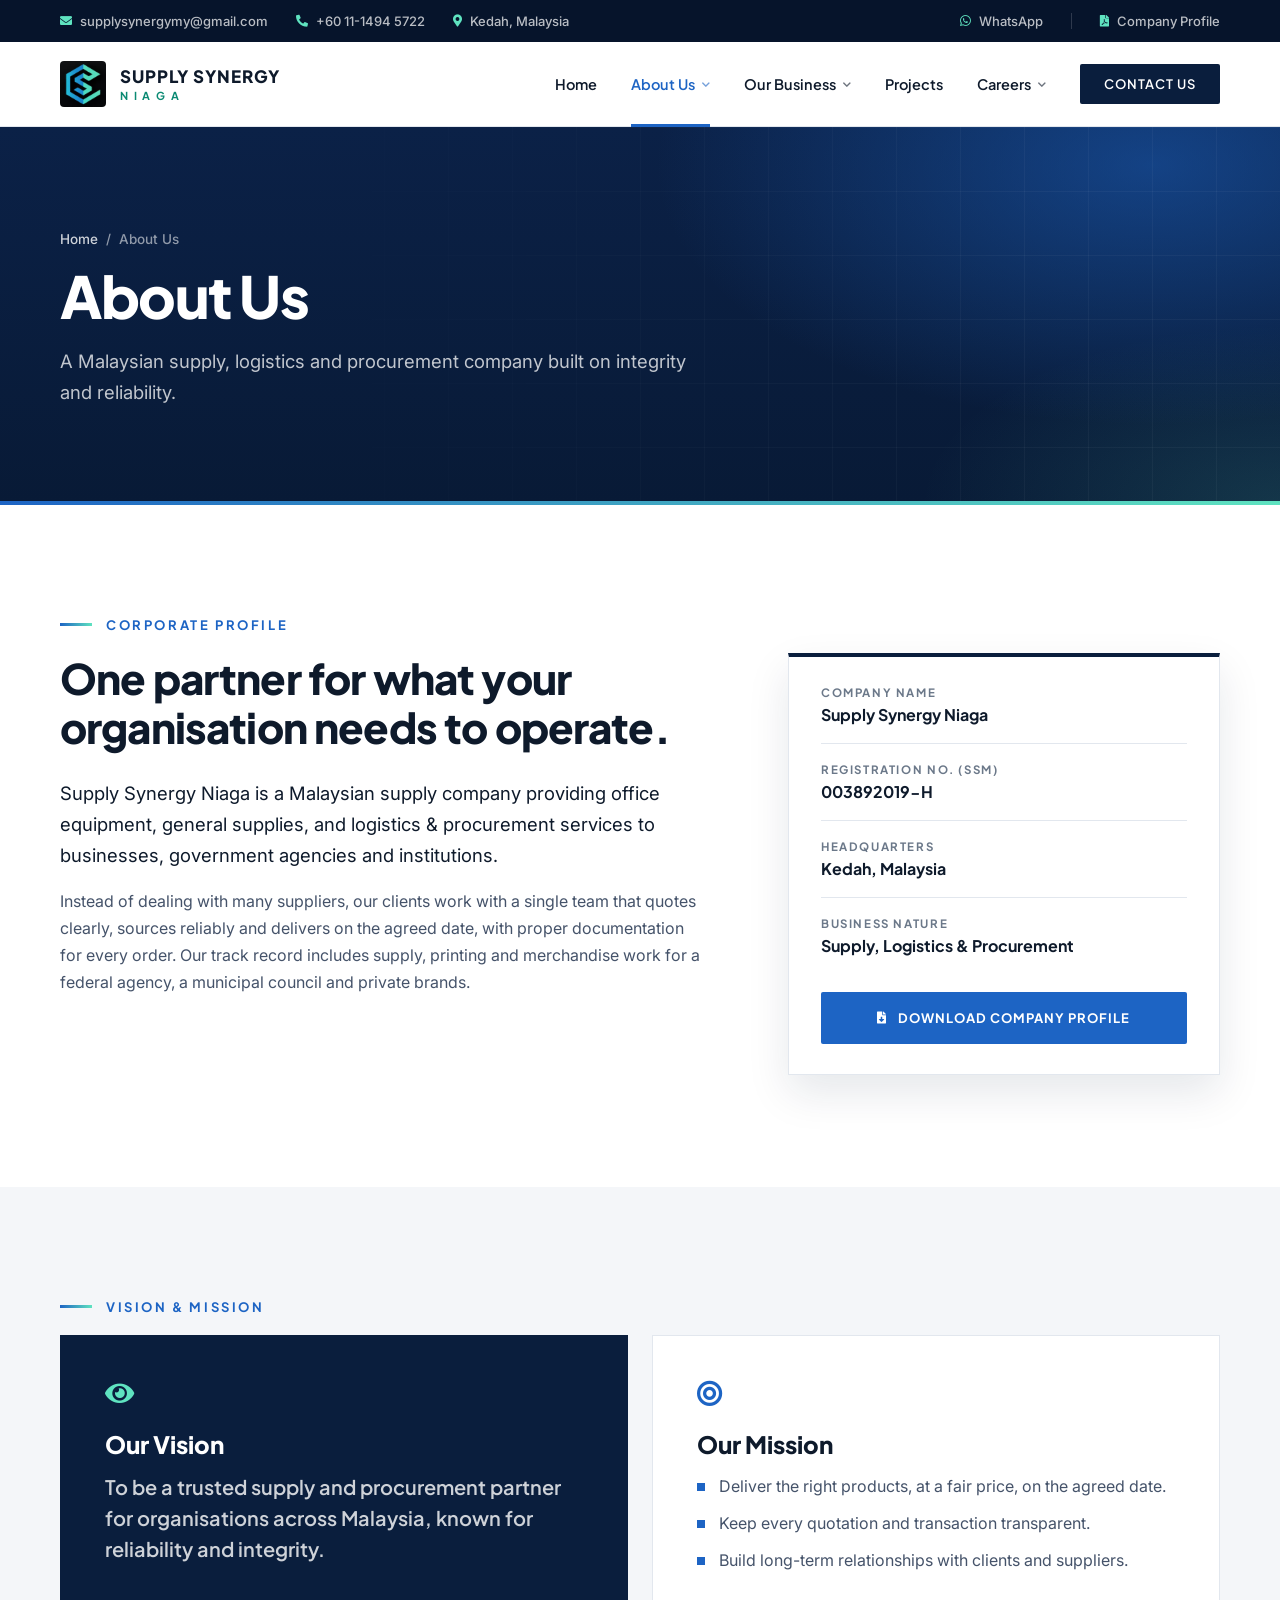
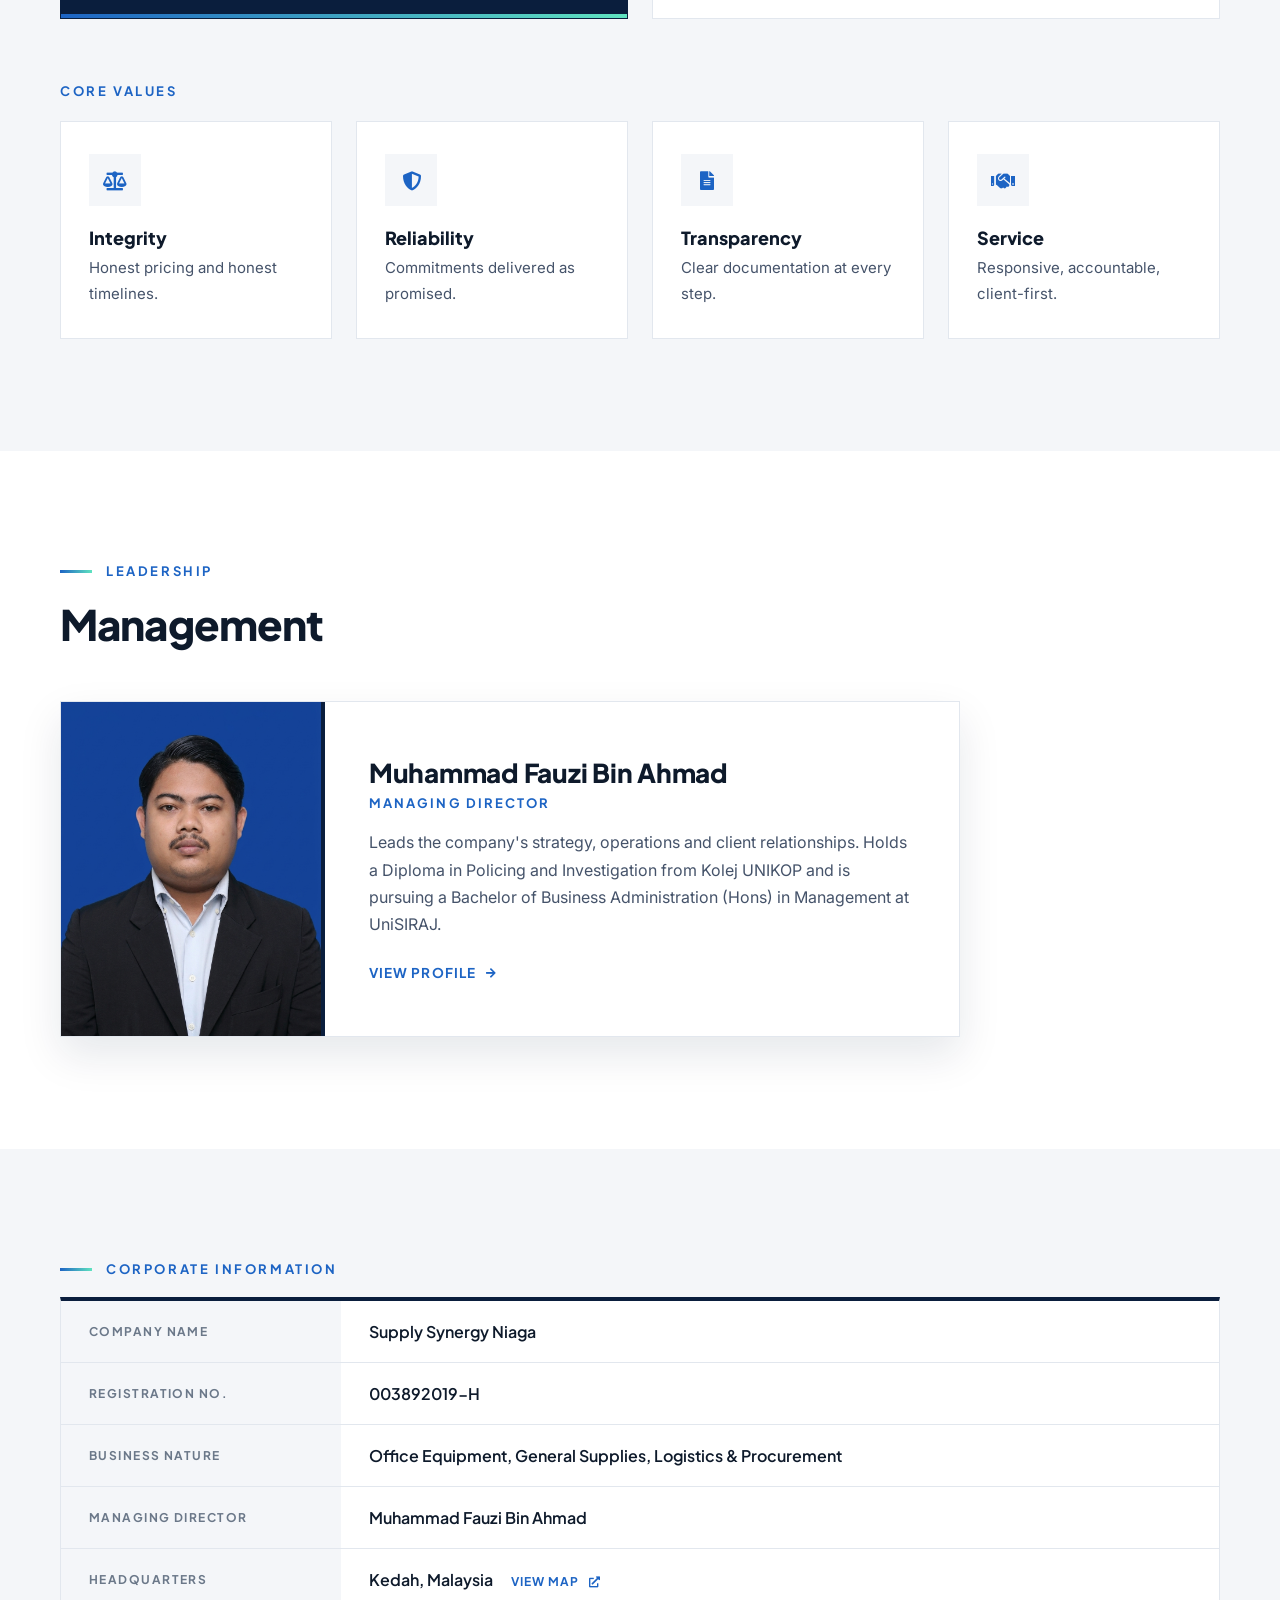
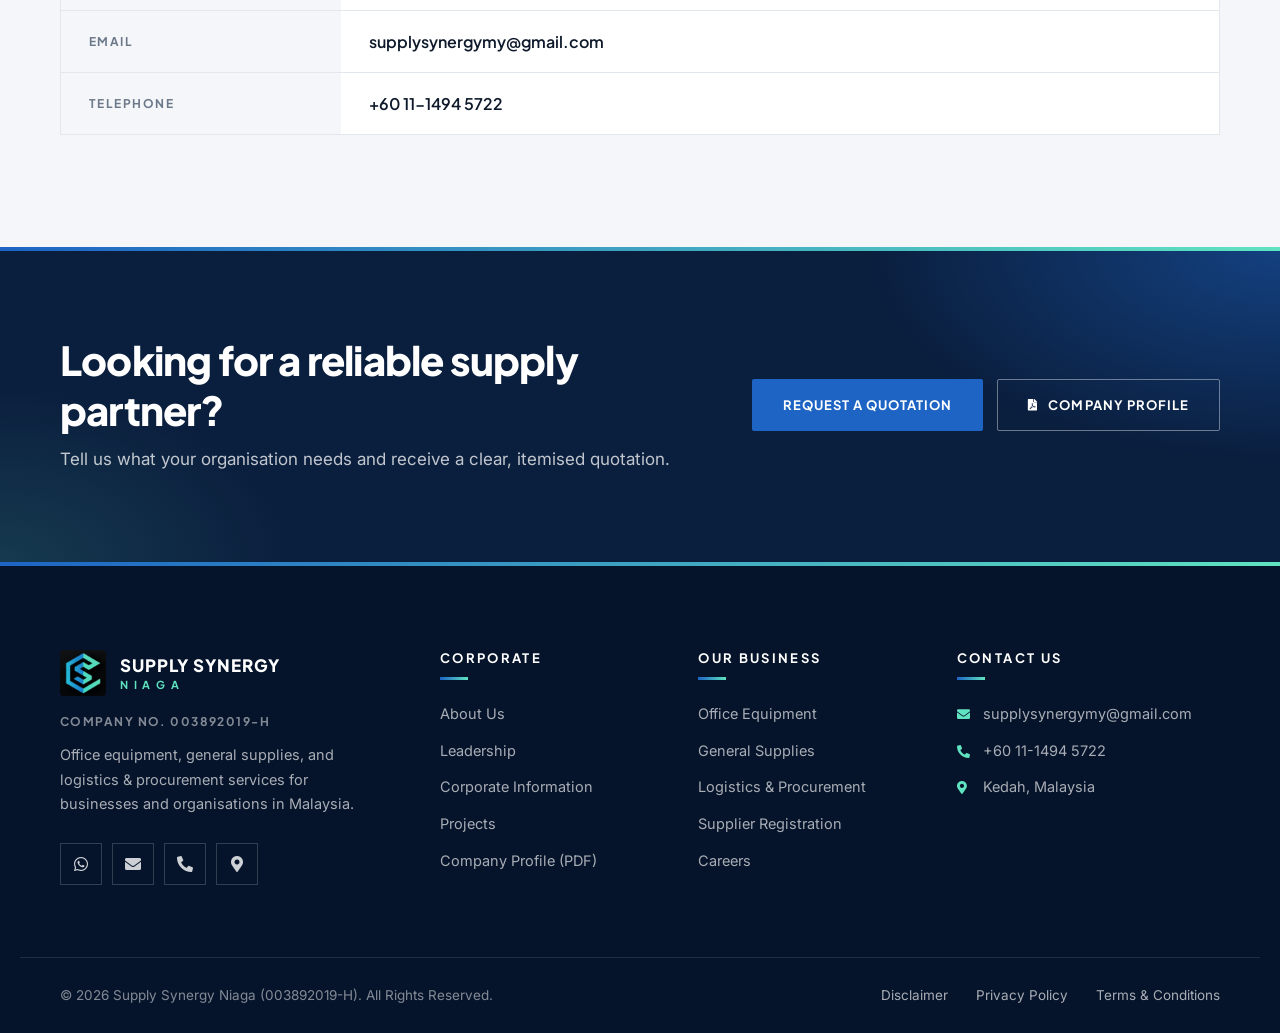
==== about.html @ 92035ee7 "Redesign website with corporate light theme" ====
<!DOCTYPE html>
<html lang="en">
<head>
    <meta charset="UTF-8">
    <meta name="viewport" content="width=device-width, initial-scale=1.0">
    <title>About Us — Supply Synergy Niaga</title>
    <meta name="description" content="Corporate profile, vision, mission, leadership and corporate information of Supply Synergy Niaga (003892019-H).">
    <link rel="preconnect" href="https://fonts.googleapis.com">
    <link rel="preconnect" href="https://fonts.gstatic.com" crossorigin>
    <link href="https://fonts.googleapis.com/css2?family=Plus+Jakarta+Sans:wght@500;600;700;800&family=Inter:wght@400;500;600&display=swap" rel="stylesheet">
    <link rel="stylesheet" href="https://cdnjs.cloudflare.com/ajax/libs/font-awesome/5.15.3/css/all.min.css">
    <link rel="stylesheet" href="style.css">
    <link rel="icon" type="image/png" href="image/sc-icon.png">
    <link rel="apple-touch-icon" href="image/sc-icon.png">
</head>
<body>

<!-- ═════════ TOP BAR ═════════ -->
<div class="topbar">
    <div class="wrap topbar-inner">
        <div class="tb-left">
            <a href="mailto:supplysynergymy@gmail.com"><i class="fas fa-envelope"></i>supplysynergymy@gmail.com</a>
            <a href="tel:+601114945722"><i class="fas fa-phone-alt"></i>+60 11-1494 5722</a>
            <span><i class="fas fa-map-marker-alt"></i>Kedah, Malaysia</span>
        </div>
        <div class="tb-right">
            <a href="https://wa.me/601114945722" target="_blank" rel="noopener"><i class="fab fa-whatsapp"></i>WhatsApp</a>
            <a href="company-profile.pdf" target="_blank"><i class="fas fa-file-pdf"></i>Company Profile</a>
        </div>
    </div>
</div>

<!-- ═════════ HEADER ═════════ -->
<header class="header" id="header">
    <span class="progress" id="progress" aria-hidden="true"></span>
    <div class="wrap header-inner">
        <a href="index.html" class="brand">
            <span class="biz-mark" aria-hidden="true"></span>
            <span class="brand-name">Supply Synergy <span class="biz-accent">Niaga</span></span>
        </a>
        <nav class="nav" id="nav">
            <a href="index.html" class="top">Home</a>
            <div class="dd">
                <a href="about.html" class="top current" aria-current="page">About Us <i class="fas fa-chevron-down dd-caret"></i></a>
                <div class="dd-menu">
                    <a href="about.html#profile">Corporate Profile</a>
                    <a href="about.html#vision">Vision &amp; Mission</a>
                    <a href="about.html#leadership">Leadership</a>
                    <a href="about.html#corporate-info">Corporate Information</a>
                </div>
            </div>
            <div class="dd">
                <a href="services.html" class="top">Our Business <i class="fas fa-chevron-down dd-caret"></i></a>
                <div class="dd-menu">
                    <a href="services.html#office-equipment">Office Equipment</a>
                    <a href="services.html#general-supplies">General Supplies</a>
                    <a href="services.html#logistics-procurement">Logistics &amp; Procurement</a>
                    <a href="services.html#industries">Industries We Serve</a>
                </div>
            </div>
            <a href="projects.html" class="top">Projects</a>
            <div class="dd">
                <a href="careers.html" class="top">Careers <i class="fas fa-chevron-down dd-caret"></i></a>
                <div class="dd-menu">
                    <a href="careers.html#careers">Join Our Team</a>
                    <a href="careers.html#suppliers">Supplier Registration</a>
                    <a href="careers.html#partnership">Business Partnership</a>
                </div>
            </div>
            <a href="contact.html" class="nav-cta">Contact Us</a>
            <span class="nav-indicator" id="navIndicator" aria-hidden="true"></span>
        </nav>
        <button class="menu" id="menu" aria-label="Open menu" aria-expanded="false">
            <span></span><span></span><span></span>
        </button>
    </div>
</header>
<main>
<section class="page-hero">
    <div class="wrap">
        <p class="crumbs"><a href="index.html">Home</a> &nbsp;/&nbsp; About Us</p>
        <h1>About Us</h1>
        <p class="ph-sub">A Malaysian supply, logistics and procurement company built on integrity and reliability.</p>
    </div>
</section>

<section class="section" id="profile">
    <div class="wrap">
        <div class="sec-head"><span class="sec-idx">01</span><span class="sec-name">Corporate Profile</span><span class="sec-line"></span></div>
        <div class="biz-about">
            <div>
                <h2 class="sec-title">One partner for what your organisation needs to operate.</h2>
                <p class="lead">Supply Synergy Niaga is a Malaysian supply company providing office equipment, general supplies, and logistics &amp; procurement services to businesses, government agencies and institutions.</p>
                <p>Instead of dealing with many suppliers, our clients work with a single team that quotes clearly, sources reliably and delivers on the agreed date, with proper documentation for every order. Our track record includes supply, printing and merchandise work for a federal agency, a municipal council and private brands.</p>
            </div>
            <aside class="biz-facts">
                <div><small>Company Name</small><strong>Supply Synergy Niaga</strong></div>
                <div><small>Registration No. (SSM)</small><strong>003892019-H</strong></div>
                <div><small>Headquarters</small><strong>Kedah, Malaysia</strong></div>
                <div><small>Business Nature</small><strong>Supply, Logistics &amp; Procurement</strong></div>
                <div><a href="company-profile.pdf" target="_blank" class="btn btn-primary biz-pdf"><i class="fas fa-file-download"></i> Download Company Profile</a></div>
            </aside>
        </div>
    </div>
</section>

<section class="section section-alt" id="vision">
    <div class="wrap">
        <div class="sec-head"><span class="sec-idx">02</span><span class="sec-name">Vision &amp; Mission</span><span class="sec-line"></span></div>
        <div class="vm" style="margin-top:0">
            <div class="vm-card vm-vision">
                <i class="fas fa-eye"></i>
                <h3>Our Vision</h3>
                <p>To be a trusted supply and procurement partner for organisations across Malaysia, known for reliability and integrity.</p>
            </div>
            <div class="vm-card">
                <i class="fas fa-bullseye"></i>
                <h3>Our Mission</h3>
                <ul>
                    <li>Deliver the right products, at a fair price, on the agreed date.</li>
                    <li>Keep every quotation and transaction transparent.</li>
                    <li>Build long-term relationships with clients and suppliers.</li>
                </ul>
            </div>
        </div>
        <p class="sub-head">Core Values</p>
        <div class="values">
            <div class="value"><i class="fas fa-balance-scale"></i><div><strong>Integrity</strong><span>Honest pricing and honest timelines.</span></div></div>
            <div class="value"><i class="fas fa-shield-alt"></i><div><strong>Reliability</strong><span>Commitments delivered as promised.</span></div></div>
            <div class="value"><i class="fas fa-file-alt"></i><div><strong>Transparency</strong><span>Clear documentation at every step.</span></div></div>
            <div class="value"><i class="fas fa-handshake"></i><div><strong>Service</strong><span>Responsive, accountable, client-first.</span></div></div>
        </div>
    </div>
</section>

<section class="section" id="leadership">
    <div class="wrap">
        <div class="sec-head"><span class="sec-idx">03</span><span class="sec-name">Leadership</span><span class="sec-line"></span></div>
        <h2 class="sec-title">Management</h2>
        <div class="leaders">
            <article class="leader">
                <div class="leader-photo"><img src="image/F.jpg" alt="Muhammad Fauzi Bin Ahmad"></div>
                <div class="leader-body">
                    <h3>Muhammad Fauzi Bin Ahmad</h3>
                    <p class="leader-role">Managing Director</p>
                    <p>Leads the company's strategy, operations and client relationships. Holds a Diploma in Policing and Investigation from Kolej UNIKOP and is pursuing a Bachelor of Business Administration (Hons) in Management at UniSIRAJ.</p>
                    <a href="../Portfolio%20Fauzi/index.html" class="text-link">View profile <i class="fas fa-arrow-right"></i></a>
                </div>
            </article>
        </div>
    </div>
</section>

<section class="section section-alt" id="corporate-info">
    <div class="wrap">
        <div class="sec-head"><span class="sec-idx">04</span><span class="sec-name">Corporate Information</span><span class="sec-line"></span></div>
        <div class="info-table">
            <div><span>Company Name</span><strong>Supply Synergy Niaga</strong></div>
            <div><span>Registration No.</span><strong>003892019-H</strong></div>
            <div><span>Business Nature</span><strong>Office Equipment, General Supplies, Logistics &amp; Procurement</strong></div>
            <div><span>Managing Director</span><strong>Muhammad Fauzi Bin Ahmad</strong></div>
            <div><span>Headquarters</span><strong>Kedah, Malaysia &nbsp;<a href="https://maps.app.goo.gl/RT6RMcLfSnPnwhN46" target="_blank" rel="noopener" class="text-link">View map <i class="fas fa-external-link-alt"></i></a></strong></div>
            <div><span>Email</span><strong><a href="mailto:supplysynergymy@gmail.com">supplysynergymy@gmail.com</a></strong></div>
            <div><span>Telephone</span><strong><a href="tel:+601114945722">+60 11-1494 5722</a></strong></div>
        </div>
    </div>
</section>

<section class="cta-band">
    <div class="wrap cta-inner">
        <div>
            <h2>Looking for a reliable supply partner?</h2>
            <p>Tell us what your organisation needs and receive a clear, itemised quotation.</p>
        </div>
        <div class="cta-actions">
            <a href="contact.html" class="btn btn-primary">Request a Quotation</a>
            <a href="company-profile.pdf" target="_blank" class="btn btn-outline"><i class="fas fa-file-pdf"></i> Company Profile</a>
        </div>
    </div>
</section>

</main>

<!-- ═════════ FOOTER ═════════ -->
<footer class="biz-footer">
    <div class="wrap bf-grid">
        <div class="bf-brand">
            <a href="index.html" class="brand">
                <span class="biz-mark" aria-hidden="true"></span>
                <span class="brand-name">Supply Synergy <span class="biz-accent">Niaga</span></span>
            </a>
            <p class="bf-reg">Company No. 003892019-H</p>
            <p>Office equipment, general supplies, and logistics &amp; procurement services for businesses and organisations in Malaysia.</p>
            <div class="bf-social">
                <a href="https://wa.me/601114945722" target="_blank" rel="noopener" aria-label="WhatsApp"><i class="fab fa-whatsapp"></i></a>
                <a href="mailto:supplysynergymy@gmail.com" aria-label="Email"><i class="fas fa-envelope"></i></a>
                <a href="tel:+601114945722" aria-label="Phone"><i class="fas fa-phone-alt"></i></a>
                <a href="https://maps.app.goo.gl/RT6RMcLfSnPnwhN46" target="_blank" rel="noopener" aria-label="Location"><i class="fas fa-map-marker-alt"></i></a>
            </div>
        </div>
        <div>
            <h4>Corporate</h4>
            <ul>
                <li><a href="about.html">About Us</a></li>
                <li><a href="about.html#leadership">Leadership</a></li>
                <li><a href="about.html#corporate-info">Corporate Information</a></li>
                <li><a href="projects.html">Projects</a></li>
                <li><a href="company-profile.pdf" target="_blank">Company Profile (PDF)</a></li>
            </ul>
        </div>
        <div>
            <h4>Our Business</h4>
            <ul>
                <li><a href="services.html#office-equipment">Office Equipment</a></li>
                <li><a href="services.html#general-supplies">General Supplies</a></li>
                <li><a href="services.html#logistics-procurement">Logistics &amp; Procurement</a></li>
                <li><a href="careers.html#suppliers">Supplier Registration</a></li>
                <li><a href="careers.html">Careers</a></li>
            </ul>
        </div>
        <div>
            <h4>Contact Us</h4>
            <ul class="bf-contact">
                <li><i class="fas fa-envelope"></i><a href="mailto:supplysynergymy@gmail.com">supplysynergymy@gmail.com</a></li>
                <li><i class="fas fa-phone-alt"></i><a href="tel:+601114945722">+60 11-1494 5722</a></li>
                <li><i class="fas fa-map-marker-alt"></i><a href="https://maps.app.goo.gl/RT6RMcLfSnPnwhN46" target="_blank" rel="noopener">Kedah, Malaysia</a></li>
            </ul>
        </div>
    </div>
    <div class="wrap bf-bottom">
        <span>&copy; 2026 Supply Synergy Niaga (003892019-H). All Rights Reserved.</span>
        <nav class="bf-legal" aria-label="Legal">
            <a href="disclaimer.html">Disclaimer</a>
            <a href="privacy-policy.html">Privacy Policy</a>
            <a href="terms.html">Terms &amp; Conditions</a>
        </nav>
    </div>
</footer>

<script src="script.js"></script>
</body>
</html>
---- style.css ----
/* Supply Synergy Niaga — corporate website
   Light corporate theme: white and deep navy, with the logo's blue and teal as accents. */

:root {
    --navy:    #0a1e3d;
    --navy-2:  #0f2a52;
    --navy-3:  #06142b;
    --blue:    #1d64c4;
    --blue-dk: #154f9e;
    --teal:    #0b8a73;
    --mint:    #5fe3c0;

    --ink:     #0e1a2b;
    --text:    #45536a;
    --muted:   #6b7889;
    --line:    #e2e7ee;
    --line-2:  #cfd7e2;
    --bg:      #ffffff;
    --bg-alt:  #f4f6f9;

    --bar: linear-gradient(90deg, var(--blue), var(--mint));
    --head: 'Plus Jakarta Sans', Arial, sans-serif;
    --body: 'Inter', Arial, sans-serif;
    --r: 4px;
    --shadow: 0 18px 40px rgba(10, 30, 61, .10);
    --ease: cubic-bezier(.2,.7,.2,1);
    --hh: 84px;
}

*, *::before, *::after { margin: 0; padding: 0; box-sizing: border-box; }
html { scroll-behavior: smooth; scroll-padding-top: calc(var(--hh) + 16px); }
body {
    background: var(--bg);
    color: var(--text);
    font: 400 16px/1.7 var(--body);
    -webkit-font-smoothing: antialiased;
    overflow-x: hidden;
}
a { color: inherit; text-decoration: none; }
img { display: block; max-width: 100%; }
ul, ol { list-style: none; }
h1, h2, h3, h4 { font-family: var(--head); color: var(--ink); line-height: 1.25; }

.wrap { max-width: 1240px; margin: 0 auto; padding: 0 40px; }

/* ═════════ BUTTONS ═════════ */
.btn {
    display: inline-flex; align-items: center; justify-content: center; gap: 10px;
    height: 52px; padding: 0 30px;
    border-radius: 2px; border: 1px solid transparent;
    font: 700 13px var(--head); letter-spacing: .08em; text-transform: uppercase;
    cursor: pointer;
    transition: background .2s, color .2s, border-color .2s;
}
.btn i { font-size: 12px; }
.btn-primary { background: var(--blue); color: #fff; }
.btn-primary:hover { background: var(--blue-dk); }
.btn-outline { border-color: var(--line-2); color: var(--ink); background: transparent; }
.btn-outline:hover { border-color: var(--navy); background: var(--navy); color: #fff; }
.hero .btn-outline, .cta-band .btn-outline {
    color: #fff; border-color: rgba(255,255,255,.4);
}
.hero .btn-outline:hover, .cta-band .btn-outline:hover { background: #fff; color: var(--navy); border-color: #fff; }

/* ═════════ TOP BAR ═════════ */
.topbar { background: var(--navy-3); font: 500 13px var(--body); color: rgba(255,255,255,.72); }
.topbar-inner { height: 42px; display: flex; align-items: center; justify-content: space-between; gap: 20px; }
.tb-left, .tb-right { display: flex; align-items: center; gap: 28px; }
.topbar a, .topbar span { display: inline-flex; align-items: center; gap: 8px; white-space: nowrap; transition: color .2s; }
.topbar i { color: var(--mint); font-size: 12px; }
.topbar a:hover { color: #fff; }
.tb-right a + a { padding-left: 28px; border-left: 1px solid rgba(255,255,255,.16); }

/* ═════════ HEADER ═════════ */
.header {
    position: sticky; top: 0; z-index: 50;
    background: #fff;
    border-bottom: 1px solid var(--line);
    transition: box-shadow .3s;
}
.header.ruled { box-shadow: 0 8px 30px rgba(10,30,61,.08); }
.progress { display: none; }
.header-inner { height: var(--hh); display: flex; align-items: center; justify-content: space-between; gap: 24px; }

.brand { display: flex; align-items: center; gap: 14px; }
.biz-mark {
    width: 46px; height: 46px; flex-shrink: 0; border-radius: 4px;
    background: #0b0d10 url('image/sc-icon.png') center / cover no-repeat;
}
.brand-name {
    display: flex; flex-direction: column;
    font: 800 17px/1.1 var(--head); letter-spacing: .06em; text-transform: uppercase; color: var(--ink);
}
.biz-accent {
    margin-top: 5px;
    font: 700 11px/1 var(--head); letter-spacing: .52em; color: var(--teal);
}

.nav { position: relative; align-self: stretch; display: flex; align-items: center; gap: 34px; }
.nav a { font: 600 14.5px var(--head); color: var(--ink); transition: color .2s; }
.nav a:hover, .nav a.active, .nav a.top.current { color: var(--blue); }
.nav a.nav-cta {
    padding: 12px 24px; border-radius: 2px;
    background: var(--navy); color: #fff;
    font-size: 13px; letter-spacing: .08em; text-transform: uppercase;
    transition: background .2s;
}
.nav a.nav-cta:hover { background: var(--blue); color: #fff; }
.nav-indicator {
    position: absolute; left: 0; bottom: -1px; height: 3px; width: 0;
    background: var(--blue);
    transition: transform .4s var(--ease), width .4s var(--ease), opacity .3s;
    opacity: 0;
}
.nav-indicator.show { opacity: 1; }

/* dropdowns */
.dd { position: relative; align-self: stretch; display: flex; align-items: center; }
.dd > a { display: inline-flex; align-items: center; gap: 7px; }
.dd-caret { font-size: 9px; opacity: .6; transition: transform .25s; }
.dd:hover .dd-caret, .dd:focus-within .dd-caret { transform: rotate(180deg); }
.dd-menu {
    position: absolute; top: 100%; left: -22px; min-width: 260px;
    padding: 10px 0;
    background: #fff; border: 1px solid var(--line); border-top: 3px solid var(--blue);
    box-shadow: var(--shadow);
    opacity: 0; visibility: hidden; transform: translateY(6px);
    transition: opacity .2s, transform .2s, visibility .2s;
    z-index: 60;
}
.dd:hover .dd-menu, .dd:focus-within .dd-menu { opacity: 1; visibility: visible; transform: none; }
.dd-menu a {
    display: block; padding: 11px 22px;
    font: 500 14px var(--body); color: var(--text); white-space: nowrap;
    border-left: 3px solid transparent;
    transition: background .2s, color .2s, border-color .2s;
}
.dd-menu a:hover { background: var(--bg-alt); color: var(--blue); border-left-color: var(--blue); }

.menu { display: none; width: 44px; height: 44px; background: none; border: 0; cursor: pointer; position: relative; }
.menu span { position: absolute; left: 10px; right: 10px; height: 2px; background: var(--ink); transition: transform .25s, opacity .25s, top .25s; }
.menu span:nth-child(1) { top: 15px; }
.menu span:nth-child(2) { top: 21px; }
.menu span:nth-child(3) { top: 27px; }
.menu[aria-expanded="true"] span:nth-child(1) { top: 21px; transform: rotate(45deg); }
.menu[aria-expanded="true"] span:nth-child(2) { opacity: 0; }
.menu[aria-expanded="true"] span:nth-child(3) { top: 21px; transform: rotate(-45deg); }

/* ═════════ HOME HERO ═════════ */
.hero {
    position: relative; overflow: hidden;
    padding: 120px 0 190px;
    background: var(--navy); color: #fff;
}
.hero-bg { position: absolute; inset: 0; pointer-events: none; }
.hero-bg::before {          /* light falling across the navy */
    content: ''; position: absolute; inset: 0;
    background:
        radial-gradient(900px 520px at 88% 18%, rgba(29,100,196,.55), transparent 62%),
        radial-gradient(700px 420px at 100% 100%, rgba(95,227,192,.16), transparent 60%),
        linear-gradient(180deg, #0b2147 0%, #081a36 100%);
}
.hero-bg::after {           /* fine grid */
    content: ''; position: absolute; inset: 0;
    background:
        linear-gradient(rgba(255,255,255,.045) 1px, transparent 1px) 0 0 / 64px 64px,
        linear-gradient(90deg, rgba(255,255,255,.045) 1px, transparent 1px) 0 0 / 64px 64px;
    -webkit-mask-image: linear-gradient(90deg, transparent 0%, #000 45%, #000 100%);
            mask-image: linear-gradient(90deg, transparent 0%, #000 45%, #000 100%);
}
.hero-hex { position: absolute; right: -120px; top: 50%; width: 640px; transform: translateY(-50%); opacity: .5; }
.hero-hex polygon { fill: none; vector-effect: non-scaling-stroke; }
.hero-streak {              /* diagonal accent lines, as in the logo banner */
    position: absolute; width: 1px; height: 520px;
    background: linear-gradient(180deg, transparent, var(--mint), transparent);
    transform: rotate(45deg); opacity: .55;
}
.hero-streak.s1 { left: 6%; top: -160px; }
.hero-streak.s2 { left: 9%; top: -200px; background: linear-gradient(180deg, transparent, #3d8be0, transparent); }

.hero-inner {
    position: relative; z-index: 2;
    display: grid; grid-template-columns: minmax(0, 1.3fr) minmax(0, .9fr); gap: 72px; align-items: center;
}
.hero-eyebrow {
    display: flex; align-items: center; gap: 14px;
    font: 700 13px var(--head); letter-spacing: .24em; text-transform: uppercase; color: var(--mint);
}
.hero-eyebrow::before { content: ''; width: 44px; height: 3px; background: var(--bar); }
.hero h1 {
    margin-top: 26px; color: #fff;
    font-size: clamp(40px, 5vw, 66px); font-weight: 800;
    line-height: 1.06; letter-spacing: -.025em;
}
.hero h1 span { color: var(--mint); }
.hero-lead { margin-top: 26px; max-width: 580px; font-size: 18.5px; line-height: 1.7; color: rgba(255,255,255,.78); }
.home-actions { display: flex; flex-wrap: wrap; gap: 14px; margin-top: 42px; }

.hero-panel {
    background: rgba(255,255,255,.06);
    border: 1px solid rgba(255,255,255,.14);
    backdrop-filter: blur(10px); -webkit-backdrop-filter: blur(10px);
    border-top: 3px solid var(--mint);
}
.hp-title {
    padding: 22px 28px; border-bottom: 1px solid rgba(255,255,255,.12);
    font: 700 12px var(--head); letter-spacing: .2em; text-transform: uppercase; color: rgba(255,255,255,.7);
}
.hp-item {
    display: grid; grid-template-columns: 48px minmax(0, 1fr) auto; gap: 18px; align-items: center;
    padding: 22px 28px;
    transition: background .25s;
}
.hp-item + .hp-item { border-top: 1px solid rgba(255,255,255,.1); }
.hp-item:hover { background: rgba(255,255,255,.06); }
.hp-icon { width: 48px; height: 48px; display: grid; place-items: center; background: rgba(95,227,192,.12); color: var(--mint); font-size: 18px; }
.hp-item strong { display: block; font: 700 16.5px var(--head); color: #fff; }
.hp-item small { display: block; margin-top: 2px; font-size: 13.5px; line-height: 1.5; color: rgba(255,255,255,.62); }
.hp-item > i { color: rgba(255,255,255,.45); font-size: 13px; transition: transform .25s, color .25s; }
.hp-item:hover > i { transform: translateX(4px); color: var(--mint); }

.hero-text > *, .hero-panel { opacity: 0; animation: rise .9s var(--ease) forwards; }
.hero-text > :nth-child(1) { animation-delay: .1s; }
.hero-text > :nth-child(2) { animation-delay: .2s; }
.hero-text > :nth-child(3) { animation-delay: .3s; }
.hero-text > :nth-child(4) { animation-delay: .4s; }
.hero-panel { animation-delay: .45s; }
@keyframes rise { from { opacity: 0; transform: translateY(22px); } to { opacity: 1; transform: none; } }

/* key facts, overlapping the hero */
.keyfacts { position: relative; z-index: 3; margin-top: -96px; }
.kf {
    display: grid; grid-template-columns: repeat(4, minmax(0, 1fr));
    background: #fff; box-shadow: 0 24px 60px rgba(10,30,61,.14);
    position: relative;
}
.kf::before { content: ''; position: absolute; left: 0; right: 0; top: 0; height: 4px; background: var(--bar); }
.kf div { padding: 36px 34px 32px; }
.kf div + div { border-left: 1px solid var(--line); }
.kf dt { display: flex; align-items: center; gap: 10px; font: 700 11.5px var(--head); letter-spacing: .16em; text-transform: uppercase; color: var(--muted); }
.kf dt i { font-size: 15px; color: var(--blue); }
.kf dd { margin-top: 10px; font: 800 20px/1.35 var(--head); color: var(--navy); }

/* ═════════ SECTIONS ═════════ */
.section { padding: 112px 0; }
.section-alt { background: var(--bg-alt); }

.sec-head { display: flex; align-items: center; gap: 14px; margin-bottom: 20px; }
.sec-idx, .sec-line { display: none; }
.sec-name, .eyebrow-sm {
    display: inline-flex; align-items: center; gap: 14px;
    font: 700 13px var(--head); letter-spacing: .2em; text-transform: uppercase; color: var(--blue);
}
.sec-name::before, .eyebrow-sm::before { content: ''; width: 32px; height: 3px; background: var(--bar); }
.sec-title {
    max-width: 800px;
    font-size: clamp(28px, 3.4vw, 42px); font-weight: 800; line-height: 1.18; letter-spacing: -.02em;
    margin-bottom: 52px;
}
.sec-sub { margin-top: -34px; margin-bottom: 52px; max-width: 700px; font-size: 17px; color: var(--text); }
.sec-row { display: flex; align-items: flex-end; justify-content: space-between; gap: 24px; margin-bottom: 52px; }
.sec-row .sec-title { margin-bottom: 0; }
.sec-row .text-link { white-space: nowrap; margin-top: 0; }
.center { text-align: center; }
.center .sec-head { justify-content: center; }
.center .sec-title, .center .sec-sub { margin-left: auto; margin-right: auto; }

.lead { font-size: 18.5px; line-height: 1.7; color: var(--ink); }
.text-link {
    display: inline-flex; align-items: center; gap: 10px; margin-top: 26px;
    font: 700 13.5px var(--head); letter-spacing: .08em; text-transform: uppercase; color: var(--blue);
}
.text-link i { font-size: 11px; transition: transform .25s; }
.text-link:hover i { transform: translateX(4px); }

/* ── home: who we are ── */
.intro { display: grid; grid-template-columns: minmax(0, 1.15fr) minmax(0, 1fr); gap: 80px; align-items: start; }
.intro .sec-title { margin-bottom: 26px; }
.intro p + p { margin-top: 16px; }
.pillars { display: grid; gap: 0; border-top: 1px solid var(--line); }
.pillar { display: grid; grid-template-columns: 56px minmax(0, 1fr); gap: 20px; padding: 26px 0; border-bottom: 1px solid var(--line); }
.pillar i {
    width: 56px; height: 56px; display: grid; place-items: center;
    background: var(--bg-alt); color: var(--blue); font-size: 20px;
    transition: background .25s, color .25s;
}
.pillar:hover i { background: var(--navy); color: var(--mint); }
.pillar strong { display: block; font: 700 18px var(--head); color: var(--ink); }
.pillar span { display: block; margin-top: 4px; font-size: 15px; }

/* ── home: business segments ── */
.segments { display: grid; grid-template-columns: repeat(3, minmax(0, 1fr)); gap: 24px; }
.segment {
    position: relative; display: flex; flex-direction: column;
    padding: 44px 38px 38px; background: #fff; border: 1px solid var(--line);
    transition: transform .3s var(--ease), box-shadow .3s, border-color .3s;
}
.segment::after {
    content: ''; position: absolute; left: -1px; right: -1px; bottom: -1px; height: 4px;
    background: var(--bar); transform: scaleX(0); transform-origin: left; transition: transform .4s var(--ease);
}
.segment:hover { transform: translateY(-6px); box-shadow: var(--shadow); border-color: transparent; }
.segment:hover::after { transform: scaleX(1); }
.seg-num { position: absolute; top: 34px; right: 36px; font: 800 44px var(--head); color: #e9eef5; line-height: 1; }
.segment > i {
    width: 64px; height: 64px; display: grid; place-items: center;
    background: var(--navy); color: var(--mint); font-size: 24px;
}
.segment h3 { margin-top: 30px; font-size: 22px; font-weight: 800; }
.segment p { margin-top: 12px; font-size: 15.5px; flex: 1; }
.seg-more {
    margin-top: 28px; padding-top: 22px; border-top: 1px solid var(--line);
    display: flex; align-items: center; justify-content: space-between;
    font: 700 13px var(--head); letter-spacing: .08em; text-transform: uppercase; color: var(--blue);
}
.seg-more i { font-size: 11px; transition: transform .25s; }
.segment:hover .seg-more i { transform: translateX(4px); }

/* ── partners strip ── */
.trusted { padding: 72px 0; background: #fff; border-top: 1px solid var(--line); border-bottom: 1px solid var(--line); }
.trusted-label {
    text-align: center;
    font: 700 13px var(--head); letter-spacing: .2em; text-transform: uppercase; color: var(--blue);
}
.trusted-label span {
    display: block; margin-top: 10px;
    font: 700 clamp(22px, 2.4vw, 28px)/1.3 var(--head); letter-spacing: -.01em; text-transform: none; color: var(--ink);
}
.marquee {
    margin-top: 40px; overflow: hidden;
    -webkit-mask-image: linear-gradient(90deg, transparent, #000 6%, #000 94%, transparent);
            mask-image: linear-gradient(90deg, transparent, #000 6%, #000 94%, transparent);
}
.marquee-track { display: flex; width: max-content; animation: marquee 44s linear infinite; }
.marquee:hover .marquee-track { animation-play-state: paused; }
.marquee-track li {
    flex: 0 0 220px; height: 104px; margin-right: 20px;
    background: #fff; border: 1px solid var(--line);
    display: grid; place-items: center; padding: 14px 26px;
}
.marquee-track img {
    max-width: 100%; max-height: 70px; object-fit: contain;
    filter: grayscale(1); opacity: .7; transition: filter .3s, opacity .3s;
}
.marquee-track li:hover img { filter: none; opacity: 1; }
@keyframes marquee { to { transform: translateX(-50%); } }

/* ── projects ── */
.projects { display: grid; grid-template-columns: repeat(4, minmax(0, 1fr)); gap: 24px; }
.project {
    display: flex; flex-direction: column;
    background: #fff; border: 1px solid var(--line);
    transition: transform .3s var(--ease), box-shadow .3s;
}
.project:hover { transform: translateY(-6px); box-shadow: var(--shadow); }
.project-img { position: relative; aspect-ratio: 16 / 10; overflow: hidden; background: #fff; border-bottom: 1px solid var(--line); }
.project-logo img {
    position: absolute; inset: 22px 30px; width: calc(100% - 60px); height: calc(100% - 44px);
    object-fit: contain; transition: transform .5s var(--ease);
}
.project:hover .project-logo img { transform: scale(1.05); }
.project-body { padding: 28px 28px 32px; flex: 1; }
.project-tag {
    display: inline-block; padding: 5px 10px;
    background: #e9f1fb; color: var(--blue);
    font: 700 11px var(--head); letter-spacing: .14em; text-transform: uppercase;
}
.project-body h3 { margin-top: 16px; font-size: 19px; font-weight: 800; }
.project-body p { margin-top: 10px; font-size: 15px; }
.project-body .project-client { margin-top: 8px; font: 600 13.5px/1.5 var(--head); color: var(--ink); }

/* ── process ── */
.process { margin-top: 64px; }
.process-title { font: 700 13px var(--head); letter-spacing: .2em; text-transform: uppercase; color: var(--blue); }
.process ol { margin-top: 30px; display: grid; grid-template-columns: repeat(5, minmax(0, 1fr)); counter-reset: step; border-top: 2px solid var(--line-2); }
.process li { counter-increment: step; position: relative; padding: 38px 20px 0 0; }
.process li::before {
    content: counter(step, decimal-leading-zero);
    position: absolute; top: -21px; left: 0;
    width: 40px; height: 40px;
    display: grid; place-items: center;
    background: var(--navy); color: #fff;
    font: 700 13px var(--head);
}
.process li:hover::before { background: var(--blue); }
.process b { display: block; font: 800 17px var(--head); color: var(--ink); }
.process span { display: block; margin-top: 4px; font-size: 14.5px; }
.process-on-home { margin-top: 0; }

/* ── call-to-action band ── */
.cta-band {
    position: relative; overflow: hidden;
    padding: 88px 0;
    background:
        radial-gradient(700px 360px at 100% 0%, rgba(29,100,196,.5), transparent 60%),
        radial-gradient(500px 300px at 0% 100%, rgba(95,227,192,.14), transparent 60%),
        var(--navy);
}
.cta-band::before { content: ''; position: absolute; left: 0; right: 0; top: 0; height: 4px; background: var(--bar); }
.cta-inner { position: relative; display: flex; align-items: center; justify-content: space-between; gap: 48px; }
.cta-inner h2 { color: #fff; font-size: clamp(28px, 3.2vw, 40px); font-weight: 800; letter-spacing: -.02em; }
.cta-inner p { margin-top: 10px; color: rgba(255,255,255,.75); font-size: 17px; }
.cta-actions { display: flex; gap: 14px; flex-wrap: wrap; flex-shrink: 0; }

/* ═════════ INNER PAGE BANNER ═════════ */
.page-hero {
    position: relative; overflow: hidden;
    padding: 104px 0 96px;
    background:
        radial-gradient(800px 420px at 90% 10%, rgba(29,100,196,.5), transparent 62%),
        radial-gradient(600px 300px at 100% 100%, rgba(95,227,192,.14), transparent 60%),
        linear-gradient(180deg, #0b2147, #081a36);
}
.page-hero::before {
    content: ''; position: absolute; inset: 0;
    background:
        linear-gradient(rgba(255,255,255,.04) 1px, transparent 1px) 0 0 / 64px 64px,
        linear-gradient(90deg, rgba(255,255,255,.04) 1px, transparent 1px) 0 0 / 64px 64px;
    -webkit-mask-image: linear-gradient(90deg, transparent 20%, #000 80%);
            mask-image: linear-gradient(90deg, transparent 20%, #000 80%);
}
.page-hero::after { content: ''; position: absolute; left: 0; right: 0; bottom: 0; height: 4px; background: var(--bar); }
.ph-bg { display: none; }
.page-hero .wrap { position: relative; z-index: 1; }
.crumbs { font: 500 13.5px var(--body); color: rgba(255,255,255,.55); }
.crumbs a { color: rgba(255,255,255,.8); transition: color .2s; }
.crumbs a:hover { color: var(--mint); }
.page-hero h1 { margin-top: 18px; color: #fff; font-size: clamp(36px, 4.8vw, 58px); font-weight: 800; letter-spacing: -.025em; line-height: 1.08; }
.page-hero .ph-sub { margin-top: 18px; max-width: 660px; font-size: 18.5px; color: rgba(255,255,255,.75); }

/* ═════════ ABOUT ═════════ */
.biz-about { display: grid; grid-template-columns: minmax(0, 1.5fr) minmax(0, 1fr); gap: 80px; align-items: start; }
.biz-about .sec-title { margin-bottom: 26px; }
.biz-about p + p { margin-top: 16px; }
.biz-facts { background: #fff; border: 1px solid var(--line); border-top: 4px solid var(--navy); padding: 10px 32px 30px; box-shadow: var(--shadow); }
.biz-facts div { padding: 18px 0; }
.biz-facts div + div { border-top: 1px solid var(--line); }
.biz-facts div:last-child { border-top: 0; padding-bottom: 0; }
.biz-facts small { display: block; font: 700 11.5px var(--head); letter-spacing: .14em; text-transform: uppercase; color: var(--muted); }
.biz-facts strong { display: block; margin-top: 4px; font: 700 16px var(--head); color: var(--ink); overflow-wrap: anywhere; }
.biz-pdf { width: 100%; }

.vm { display: grid; grid-template-columns: 1fr 1fr; gap: 24px; }
.vm-card { padding: 44px 44px; background: #fff; border: 1px solid var(--line); }
.vm-card > i { font-size: 26px; color: var(--blue); }
.vm-card h3 { margin-top: 18px; font-size: 24px; font-weight: 800; }
.vm-card p { margin-top: 12px; font-size: 17px; line-height: 1.7; }
.vm-card ul { margin-top: 14px; display: grid; gap: 10px; }
.vm-card li { position: relative; padding-left: 22px; font-size: 16px; }
.vm-card li::before { content: ''; position: absolute; left: 0; top: 10px; width: 8px; height: 8px; background: var(--blue); }
.vm-card.vm-vision { background: var(--navy); border-color: var(--navy); position: relative; overflow: hidden; }
.vm-card.vm-vision::after { content: ''; position: absolute; left: 0; right: 0; bottom: 0; height: 4px; background: var(--bar); }
.vm-vision > i { color: var(--mint); }
.vm-vision h3 { color: #fff; }
.vm-vision p { color: rgba(255,255,255,.8); font: 600 20px/1.55 var(--head); }

.sub-head { margin: 64px 0 22px; font: 700 13px var(--head); letter-spacing: .2em; text-transform: uppercase; color: var(--blue); }
.values { display: grid; grid-template-columns: repeat(4, minmax(0, 1fr)); gap: 24px; }
.value { padding: 32px 28px; background: #fff; border: 1px solid var(--line); transition: box-shadow .3s, transform .3s var(--ease); }
.value:hover { box-shadow: var(--shadow); transform: translateY(-4px); }
.value i { width: 52px; height: 52px; display: grid; place-items: center; background: var(--bg-alt); color: var(--blue); font-size: 19px; }
.value strong { display: block; margin-top: 20px; font: 800 18px var(--head); color: var(--ink); }
.value span { display: block; margin-top: 6px; font-size: 15px; }

.leaders { display: grid; grid-template-columns: minmax(0, 900px); }
.leader { display: grid; grid-template-columns: 260px minmax(0, 1fr); background: #fff; border: 1px solid var(--line); box-shadow: var(--shadow); }
.leader-photo { aspect-ratio: 35 / 45; overflow: hidden; background: var(--bg-alt); }
.leader-photo img { width: 100%; height: 100%; object-fit: cover; object-position: center top; }
.leader-body { padding: 40px 44px; display: flex; flex-direction: column; justify-content: center; border-left: 4px solid var(--navy); }
.leader-body h3 { font-size: 26px; font-weight: 800; letter-spacing: -.01em; }
.leader-role { margin-top: 6px; font: 700 13px var(--head); letter-spacing: .16em; text-transform: uppercase; color: var(--blue); }
.leader-body > p:not(.leader-role) { margin-top: 18px; font-size: 16px; }
.leader-body .text-link { align-self: flex-start; }

.info-table { background: #fff; border: 1px solid var(--line); border-top: 4px solid var(--navy); }
.info-table div { display: grid; grid-template-columns: 280px minmax(0, 1fr); border-bottom: 1px solid var(--line); }
.info-table div:last-child { border-bottom: 0; }
.info-table span { padding: 20px 28px; background: var(--bg-alt); font: 700 12px var(--head); letter-spacing: .12em; text-transform: uppercase; color: var(--muted); display: flex; align-items: center; }
.info-table strong { padding: 20px 28px; font: 600 16px var(--head); color: var(--ink); overflow-wrap: anywhere; }
.info-table strong a:hover { color: var(--blue); }
.info-table .text-link { margin: 0 0 0 12px; font-size: 12px; }

/* ═════════ SERVICES ═════════ */
.svc-detail { display: grid; grid-template-columns: 420px minmax(0, 1fr); gap: 80px; align-items: center; }
#general-supplies .svc-detail { grid-template-columns: minmax(0, 1fr) 420px; }
#general-supplies .svc-visual { order: 2; }
.svc-visual {
    position: relative; aspect-ratio: 1 / 1; overflow: hidden;
    display: grid; place-items: center;
    background:
        radial-gradient(circle at 75% 20%, rgba(29,100,196,.6), transparent 60%),
        radial-gradient(circle at 20% 90%, rgba(95,227,192,.22), transparent 55%),
        var(--navy);
}
.svc-visual::before {
    content: ''; position: absolute; inset: 0;
    background:
        linear-gradient(rgba(255,255,255,.05) 1px, transparent 1px) 0 0 / 48px 48px,
        linear-gradient(90deg, rgba(255,255,255,.05) 1px, transparent 1px) 0 0 / 48px 48px;
}
.svc-visual::after { content: ''; position: absolute; left: 0; right: 0; bottom: 0; height: 4px; background: var(--bar); }
.svc-visual i { position: relative; font-size: 104px; color: var(--mint); }
.svc-visual span { position: absolute; top: 26px; left: 32px; font: 800 56px var(--head); color: rgba(255,255,255,.14); }
.svc-detail .eyebrow-sm { margin-bottom: 16px; }
.svc-detail .sec-title { margin-bottom: 18px !important; }
.svc-detail p + p { margin-top: 14px; }

.scope { margin-top: 26px; display: grid; gap: 10px; }
.scope.two { grid-template-columns: 1fr 1fr; gap: 12px 28px; }
.scope li {
    position: relative; padding: 14px 16px 14px 46px;
    background: var(--bg-alt); font: 600 15px var(--head); color: var(--ink);
}
.section-alt .scope li { background: #fff; }
.scope li::before {
    content: '\f00c'; font-family: 'Font Awesome 5 Free'; font-weight: 900;
    position: absolute; left: 18px; top: 15px; font-size: 12px; color: var(--teal);
}

.industries { display: grid; grid-template-columns: repeat(4, minmax(0, 1fr)); gap: 24px; }
.industries div { padding: 34px 30px; background: #fff; border: 1px solid var(--line); transition: box-shadow .3s, transform .3s var(--ease); }
.industries div:hover { box-shadow: var(--shadow); transform: translateY(-4px); }
.industries i { font-size: 26px; color: var(--blue); }
.industries h3 { margin-top: 20px; font-size: 18px; font-weight: 800; }
.industries p { margin-top: 8px; font-size: 15px; }

/* ═════════ PROJECTS: PARTNER LOGOS ═════════ */
.logo-grid { display: grid; grid-template-columns: repeat(auto-fit, minmax(200px, 1fr)); gap: 24px; }
.logo-grid div {
    height: 150px; background: #fff; border: 1px solid var(--line);
    display: grid; place-items: center; padding: 22px 30px;
    transition: box-shadow .3s, transform .3s var(--ease);
}
.logo-grid div:hover { box-shadow: var(--shadow); transform: translateY(-4px); }
.logo-grid img { max-width: 100%; max-height: 100px; object-fit: contain; }

/* ═════════ CAREERS ═════════ */
.join { display: grid; grid-template-columns: repeat(3, minmax(0, 1fr)); gap: 24px; }
.join-card {
    position: relative; display: flex; flex-direction: column;
    padding: 44px 38px 38px; background: #fff; border: 1px solid var(--line);
    scroll-margin-top: 120px;
    transition: transform .3s var(--ease), box-shadow .3s;
}
.join-card::after {
    content: ''; position: absolute; left: -1px; right: -1px; bottom: -1px; height: 4px;
    background: var(--bar); transform: scaleX(0); transform-origin: left; transition: transform .4s var(--ease);
}
.join-card:hover { transform: translateY(-6px); box-shadow: var(--shadow); }
.join-card:hover::after, .join-card:target::after { transform: scaleX(1); }
.join-icon { width: 64px; height: 64px; display: grid; place-items: center; background: var(--navy); color: var(--mint); font-size: 23px; }
.join-card h3 { margin-top: 28px; font-size: 22px; font-weight: 800; }
.join-card p { margin-top: 12px; font-size: 15.5px; flex: 1; }
.join-link {
    margin-top: 28px; padding-top: 22px; border-top: 1px solid var(--line);
    display: flex; align-items: center; justify-content: space-between;
    font: 700 13px var(--head); letter-spacing: .08em; text-transform: uppercase; color: var(--blue);
}
.join-link i { font-size: 11px; transition: transform .25s; }
.join-link:hover i { transform: translateX(4px); }

.apply { display: grid; grid-template-columns: repeat(3, minmax(0, 1fr)); gap: 24px; margin-top: 8px; }
.apply div { padding: 34px 32px; background: #fff; border: 1px solid var(--line); border-top: 4px solid var(--navy); }
.apply b { font: 800 40px/1 var(--head); color: #dbe4f0; }
.apply h3 { margin-top: 18px; font-size: 19px; font-weight: 800; }
.apply p { margin-top: 8px; font-size: 15px; }
.apply a, .fine a { color: var(--blue); font-weight: 600; }
.fine { margin-top: 28px; font-size: 14px; color: var(--muted); }

/* ═════════ CONTACT ═════════ */
.contact-box {
    display: grid; grid-template-columns: minmax(0, 1fr) minmax(0, 1.35fr);
    background: #fff; border: 1px solid var(--line); box-shadow: var(--shadow);
}
.contact-info {
    position: relative; overflow: hidden;
    padding: 56px 48px;
    background:
        radial-gradient(500px 300px at 100% 0%, rgba(29,100,196,.5), transparent 60%),
        var(--navy);
    color: #fff;
}
.contact-info::after { content: ''; position: absolute; left: 0; right: 0; bottom: 0; height: 4px; background: var(--bar); }
.contact-info h2 { color: #fff; font-size: clamp(28px, 3vw, 36px); font-weight: 800; line-height: 1.2; letter-spacing: -.02em; }
.contact-info > p { margin-top: 14px; color: rgba(255,255,255,.75); }
.contact-list { margin-top: 40px; display: grid; gap: 24px; }
.contact-list li { display: flex; align-items: center; gap: 18px; }
.ci { width: 50px; height: 50px; flex-shrink: 0; display: grid; place-items: center; background: rgba(255,255,255,.08); border: 1px solid rgba(255,255,255,.14); color: var(--mint); font-size: 17px; }
.contact-list small { display: block; font: 700 11px var(--head); letter-spacing: .16em; text-transform: uppercase; color: rgba(255,255,255,.55); }
.contact-list a, .contact-list div > span { font-weight: 600; overflow-wrap: anywhere; }
.contact-list a:hover { color: var(--mint); }

.contact-form { padding: 56px 52px; display: grid; gap: 20px; }
.form-title { font: 800 24px var(--head); color: var(--ink); margin-bottom: 4px; }
.form-row { display: grid; grid-template-columns: repeat(2, minmax(0, 1fr)); gap: 20px; }
.contact-form label { display: grid; gap: 8px; font: 700 12px var(--head); letter-spacing: .1em; text-transform: uppercase; color: var(--ink); }
.contact-form input, .contact-form textarea, .contact-form select {
    width: 100%;
    background: #fff; border: 1px solid var(--line-2); border-radius: 2px;
    padding: 14px 16px;
    font: 400 15px var(--body); color: var(--ink);
    text-transform: none; letter-spacing: 0;
    outline: none; transition: border-color .2s, box-shadow .2s;
}
.contact-form select {
    background: #fff url("data:image/svg+xml,%3Csvg xmlns='http://www.w3.org/2000/svg' width='12' height='8'%3E%3Cpath d='M1 1l5 5 5-5' fill='none' stroke='%231d64c4' stroke-width='1.6'/%3E%3C/svg%3E") no-repeat right 16px center;
    appearance: none; -webkit-appearance: none; cursor: pointer;
}
.contact-form textarea { resize: vertical; min-height: 140px; }
.contact-form textarea::placeholder { color: #9aa5b4; }
.contact-form input:focus, .contact-form textarea:focus, .contact-form select:focus { border-color: var(--blue); box-shadow: 0 0 0 3px rgba(29,100,196,.14); }
.contact-form label.consent {
    display: flex; align-items: flex-start; gap: 12px;
    font: 400 14px/1.6 var(--body); letter-spacing: 0; text-transform: none; color: var(--text);
    cursor: pointer;
}
.contact-form label.consent input { width: 18px; height: 18px; flex-shrink: 0; margin-top: 2px; padding: 0; accent-color: var(--blue); cursor: pointer; }
.contact-form label.consent a { color: var(--blue); text-decoration: underline; }
.contact-form .btn { justify-self: start; margin-top: 6px; }
.hp { position: absolute; left: -9999px; }

.location {
    margin-top: 32px;
    display: grid; grid-template-columns: minmax(0, 1fr) minmax(0, 1.5fr);
    background: #fff; border: 1px solid var(--line);
}
.loc-info { padding: 48px 44px; display: flex; flex-direction: column; align-items: flex-start; }
.loc-info h3 { margin-top: 16px; font-size: 26px; font-weight: 800; line-height: 1.3; letter-spacing: -.01em; }
.loc-info ul { margin: 28px 0 32px; display: grid; gap: 18px; }
.loc-info li { display: flex; gap: 16px; align-items: flex-start; }
.loc-info li i { width: 42px; height: 42px; flex-shrink: 0; display: grid; place-items: center; background: var(--bg-alt); color: var(--blue); font-size: 15px; }
.loc-info li span { font-weight: 600; font-size: 15px; color: var(--ink); overflow-wrap: anywhere; }
.loc-info li small { display: block; font: 700 11px var(--head); letter-spacing: .14em; text-transform: uppercase; color: var(--muted); }
.map { position: relative; min-height: 420px; background: var(--bg-alt); }
.map iframe { position: absolute; inset: 0; width: 100%; height: 100%; border: 0; }

/* ═════════ LEGAL ═════════ */
.legal { padding: 80px 0 112px; }
.legal-grid { display: grid; grid-template-columns: 260px minmax(0, 1fr); gap: 72px; align-items: start; }
.legal-nav { position: sticky; top: calc(var(--hh) + 32px); display: grid; border: 1px solid var(--line); }
.legal-nav a { padding: 16px 20px; font: 600 14.5px var(--head); color: var(--text); border-left: 3px solid transparent; transition: background .2s, color .2s; }
.legal-nav a + a { border-top: 1px solid var(--line); }
.legal-nav a:hover { color: var(--blue); background: var(--bg-alt); }
.legal-nav a.current { color: var(--navy); background: var(--bg-alt); border-left-color: var(--blue); }
.legal-body { max-width: 780px; }
.legal-body h2 { margin-top: 44px; font-size: 22px; font-weight: 800; }
.legal-body h2:first-child { margin-top: 0; }
.legal-body p, .legal-body li { font-size: 16px; }
.legal-body p { margin-top: 12px; }
.legal-body ul { margin-top: 12px; display: grid; gap: 8px; }
.legal-body li { position: relative; padding-left: 22px; }
.legal-body li::before { content: ''; position: absolute; left: 0; top: 11px; width: 7px; height: 7px; background: var(--blue); }
.legal-body a { color: var(--blue); font-weight: 600; }
.legal-body strong { color: var(--ink); }
.legal-note { margin-top: 48px; padding: 20px 24px; border-left: 4px solid var(--blue); background: var(--bg-alt); font-size: 14.5px; }

/* ═════════ FOOTER ═════════ */
.biz-footer { position: relative; background: var(--navy-3); color: rgba(255,255,255,.65); padding: 88px 0 0; }
.biz-footer::before { content: ''; position: absolute; left: 0; right: 0; top: 0; height: 4px; background: var(--bar); }
.bf-grid { display: grid; grid-template-columns: 1.6fr 1fr 1fr 1.3fr; gap: 56px; }
.biz-footer .brand-name { color: #fff; }
.biz-footer .biz-accent { color: var(--mint); }
.bf-reg { margin-top: 18px; font: 700 12px var(--head); letter-spacing: .12em; text-transform: uppercase; color: rgba(255,255,255,.5); }
.bf-brand p:not(.bf-reg) { margin-top: 14px; font-size: 14.5px; max-width: 340px; }
.bf-social { display: flex; gap: 10px; margin-top: 26px; }
.bf-social a {
    width: 42px; height: 42px; display: grid; place-items: center;
    border: 1px solid rgba(255,255,255,.18); color: rgba(255,255,255,.8);
    transition: background .25s, color .25s, border-color .25s;
}
.bf-social a:hover { background: var(--blue); border-color: var(--blue); color: #fff; }
.biz-footer h4 {
    position: relative; padding-bottom: 14px; margin-bottom: 22px;
    font: 700 13px var(--head); letter-spacing: .18em; text-transform: uppercase; color: #fff;
}
.biz-footer h4::after { content: ''; position: absolute; left: 0; bottom: 0; width: 28px; height: 3px; background: var(--bar); }
.biz-footer ul { display: grid; gap: 12px; }
.biz-footer li { font-size: 14.5px; }
.biz-footer li a { transition: color .2s; }
.biz-footer li a:hover { color: #fff; }
.bf-contact li { display: flex; gap: 12px; align-items: baseline; overflow-wrap: anywhere; }
.bf-contact i { color: var(--mint); font-size: 13px; width: 14px; }
.bf-bottom {
    margin-top: 72px; padding-top: 26px; padding-bottom: 26px;
    border-top: 1px solid rgba(255,255,255,.1);
    display: flex; justify-content: space-between; gap: 16px; flex-wrap: wrap;
    font-size: 13.5px; color: rgba(255,255,255,.5);
}
.bf-legal { display: flex; gap: 28px; flex-wrap: wrap; }
.bf-legal a { color: rgba(255,255,255,.65); transition: color .2s; }
.bf-legal a:hover { color: #fff; }

/* ═════════ SCROLL REVEAL ═════════ */
.reveal { opacity: 0; transform: translateY(26px); transition: opacity .8s ease, transform .8s var(--ease); }
.reveal.in { opacity: 1; transform: none; }

/* ═════════ RESPONSIVE ═════════ */
@media (max-width: 1180px) {
    .nav { gap: 24px; }
    .nav a { font-size: 14px; }
    .tb-left span { display: none; }
    .projects { grid-template-columns: repeat(2, minmax(0, 1fr)); }
    .values, .industries { grid-template-columns: repeat(2, minmax(0, 1fr)); }
    .kf { grid-template-columns: repeat(2, minmax(0, 1fr)); }
    .kf div:nth-child(3) { border-left: 0; }
    .kf div:nth-child(n+3) { border-top: 1px solid var(--line); }
    .bf-grid { grid-template-columns: 1fr 1fr; }
    .svc-detail { grid-template-columns: 340px minmax(0, 1fr); gap: 56px; }
    #general-supplies .svc-detail { grid-template-columns: minmax(0, 1fr) 340px; }
}

@media (max-width: 960px) {
    :root { --hh: 70px; }
    .wrap { padding: 0 24px; }
    .topbar { display: none; }
    .menu { display: block; }
    .nav {
        position: fixed; top: var(--hh); left: 0; right: 0; bottom: 0;
        flex-direction: column; align-items: stretch; gap: 0;
        padding: 8px 24px 32px; background: #fff; overflow-y: auto;
        opacity: 0; pointer-events: none; transition: opacity .2s;
    }
    .nav.open { opacity: 1; pointer-events: auto; }
    .nav > a, .dd > a { padding: 18px 0; border-bottom: 1px solid var(--line); font-size: 17px; }
    .dd { display: block; }
    .dd > a { display: flex; width: 100%; justify-content: space-between; }
    .dd-caret { display: none; }
    .dd-menu { position: static; opacity: 1; visibility: visible; transform: none; min-width: 0; padding: 4px 0 10px; border: 0; box-shadow: none; }
    .dd-menu a { padding: 10px 16px; font-size: 15px; }
    .nav a.nav-cta { margin-top: 24px; text-align: center; padding: 16px; border-bottom: 0; }
    .nav-indicator { display: none; }

    .hero { padding: 72px 0 150px; }
    .hero-inner { grid-template-columns: 1fr; gap: 48px; }
    .hero-hex { width: 420px; right: -160px; top: 30%; }
    .section { padding: 84px 0; }
    .intro, .biz-about, .svc-detail, #general-supplies .svc-detail { grid-template-columns: 1fr; gap: 40px; }
    #general-supplies .svc-visual { order: 0; }
    .svc-visual { max-width: 320px; }
    .segments, .join, .vm, .apply { grid-template-columns: 1fr; }
    .segments, .join { max-width: 600px; }
    .sec-row { flex-direction: column; align-items: flex-start; }
    .cta-inner { flex-direction: column; align-items: flex-start; }
    .process ol { grid-template-columns: 1fr; border-top: 0; border-left: 2px solid var(--line-2); margin-left: 20px; }
    .process li { padding: 0 0 30px 40px; }
    .process li::before { top: 0; left: -21px; }
    .leader { grid-template-columns: 200px minmax(0, 1fr); }
    .leader-body { padding: 30px; }
    .info-table div { grid-template-columns: 1fr; }
    .info-table span { padding-bottom: 6px; background: none; }
    .info-table strong { padding-top: 0; }
    .contact-box, .location { grid-template-columns: 1fr; }
    .map { min-height: 320px; }
    .legal-grid { grid-template-columns: 1fr; gap: 32px; }
    .legal-nav { position: static; grid-auto-flow: column; overflow-x: auto; }
    .legal-nav a { white-space: nowrap; border-left: 0; border-bottom: 3px solid transparent; }
    .legal-nav a + a { border-top: 0; border-left: 1px solid var(--line); }
    .legal-nav a.current { border-bottom-color: var(--blue); }
    .page-hero { padding: 72px 0 64px; }
}

@media (max-width: 600px) {
    .wrap { padding: 0 16px; }
    .brand { gap: 10px; }
    .biz-mark { width: 40px; height: 40px; }
    .brand-name { font-size: 14.5px; }
    .biz-accent { font-size: 10px; letter-spacing: .45em; }
    .hero h1 { font-size: 38px; }
    .hero-lead { font-size: 17px; }
    .home-actions .btn, .cta-actions .btn { flex: 1 1 100%; }
    .hp-item { padding: 18px 20px; grid-template-columns: 42px minmax(0, 1fr) auto; gap: 14px; }
    .hp-icon { width: 42px; height: 42px; }
    .hp-title { padding: 18px 20px; }
    .kf { grid-template-columns: 1fr; }
    .kf div { padding: 24px 22px; }
    .kf div + div { border-left: 0; border-top: 1px solid var(--line); }
    .projects, .values, .industries, .logo-grid { grid-template-columns: 1fr; }
    .segment, .join-card { padding: 34px 26px 28px; }
    .scope.two { grid-template-columns: 1fr; }
    .vm-card { padding: 32px 26px; }
    .leader { grid-template-columns: 1fr; }
    .leader-photo { aspect-ratio: 4 / 4; }
    .leader-body { border-left: 0; border-top: 4px solid var(--navy); }
    .contact-info, .contact-form, .loc-info { padding: 34px 20px; }
    .form-row { grid-template-columns: 1fr; }
    .contact-form .btn { justify-self: stretch; }
    .marquee-track li { flex-basis: 170px; height: 88px; }
    .bf-grid { grid-template-columns: 1fr; gap: 40px; }
    .bf-bottom { flex-direction: column; }
}

@media (prefers-reduced-motion: reduce) {
    html { scroll-behavior: auto; }
    .hero-text > *, .hero-panel { opacity: 1; animation: none; }
    .marquee-track { animation: none; flex-wrap: wrap; width: auto; justify-content: center; }
    .marquee-track li[aria-hidden="true"] { display: none; }
    .reveal { opacity: 1; transform: none; transition: none; }
    .nav-indicator { transition: none; }
}
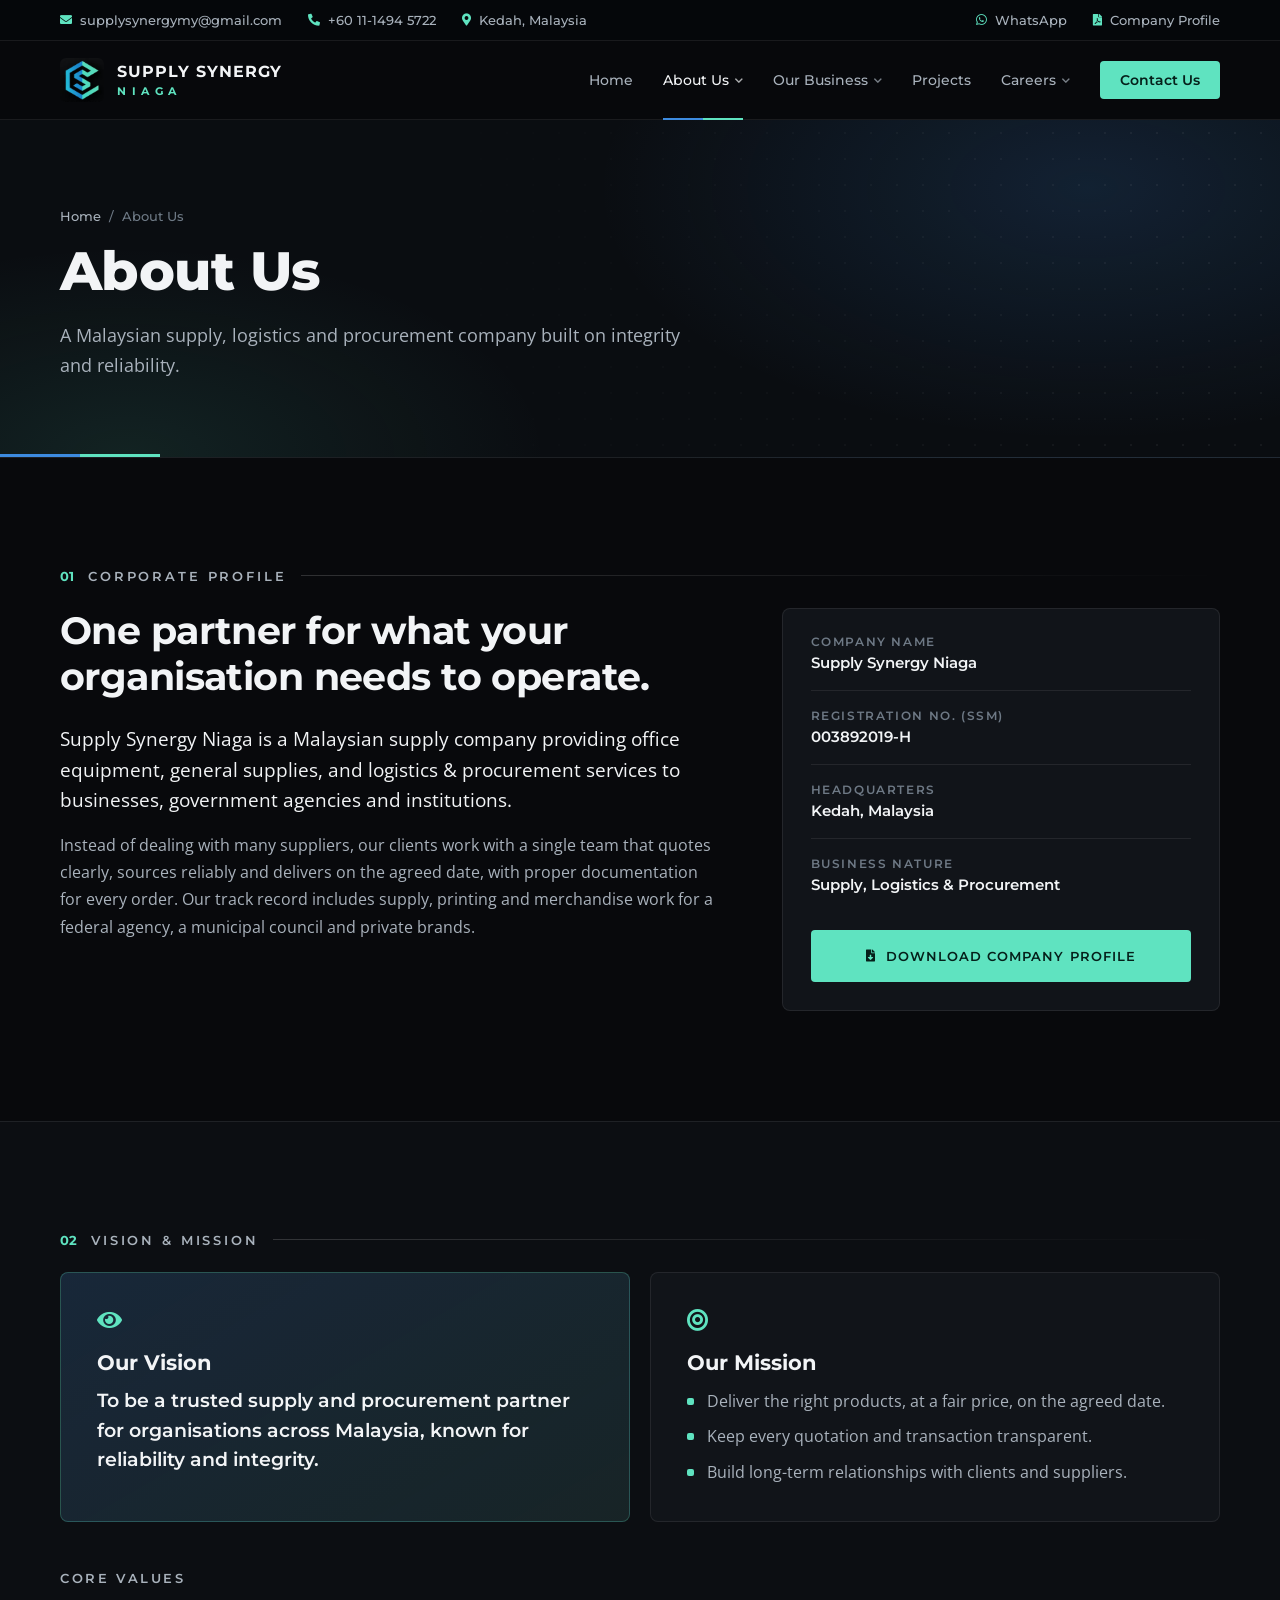
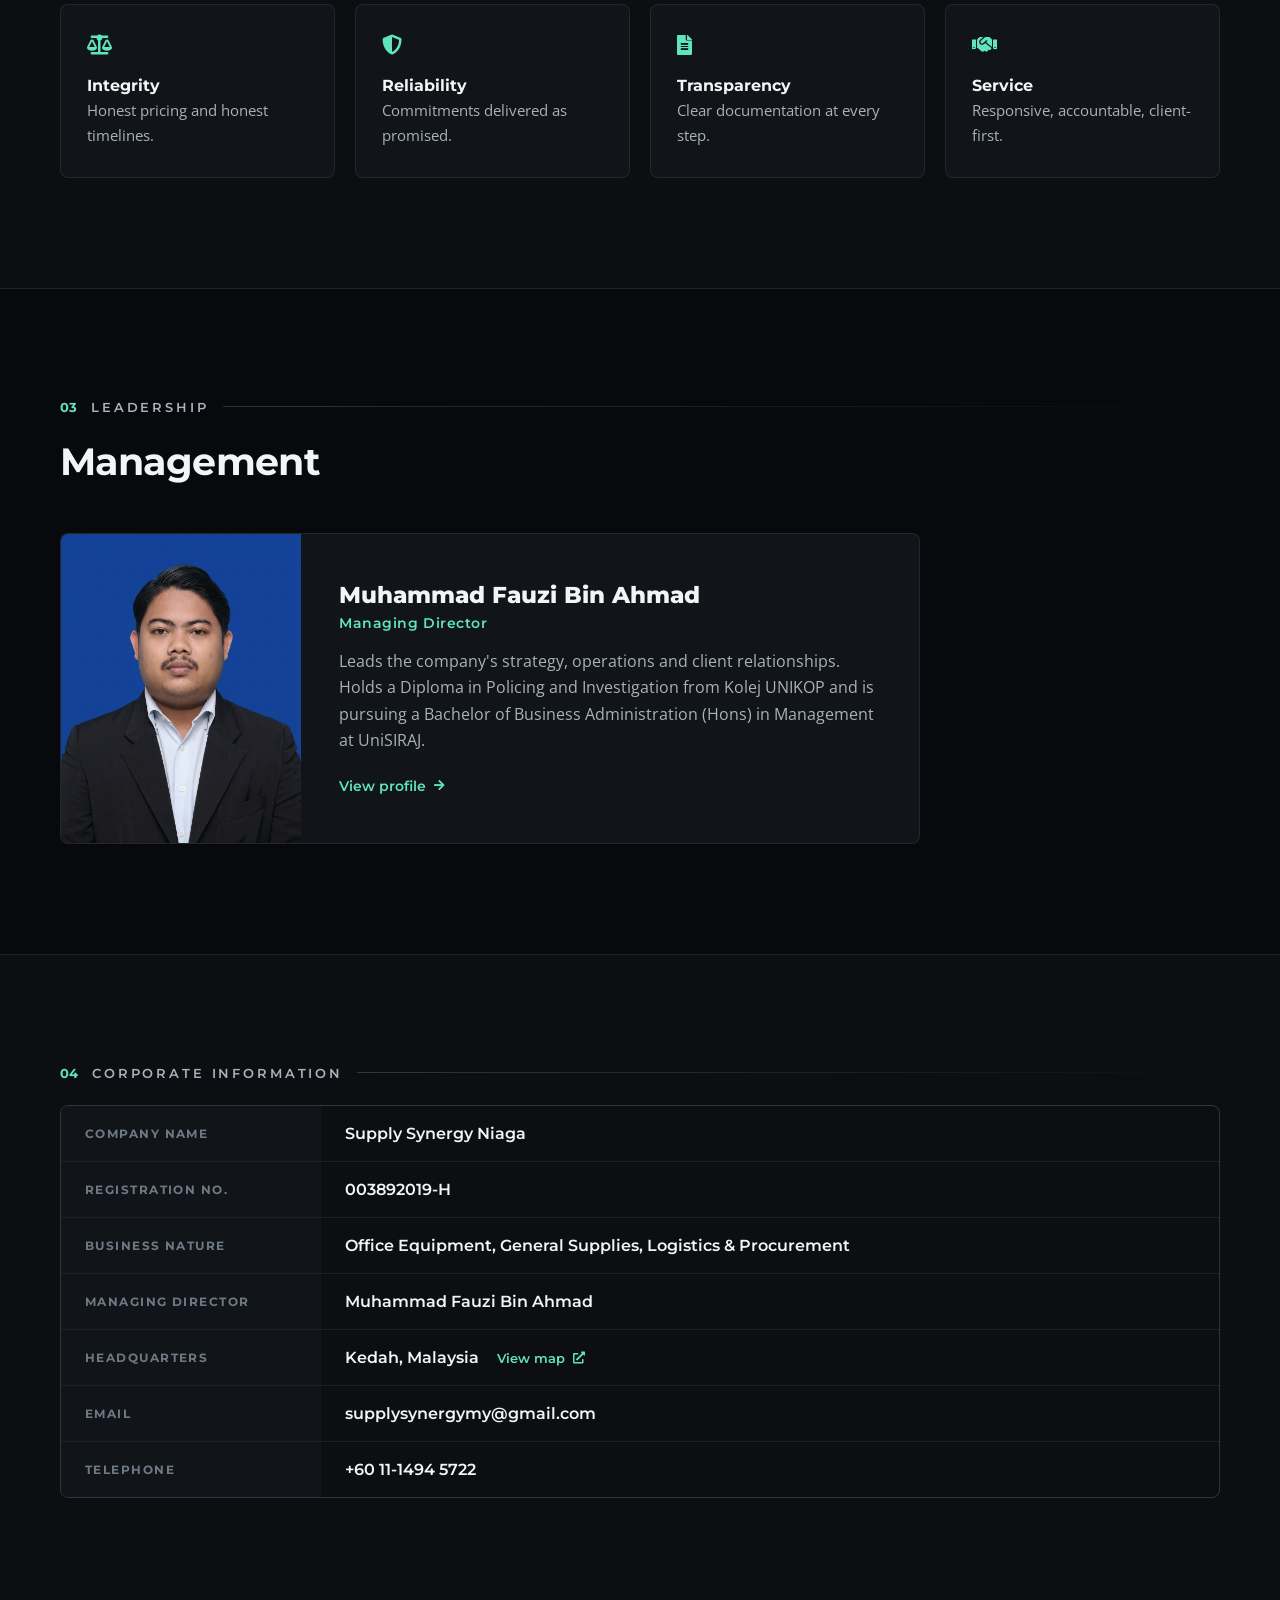
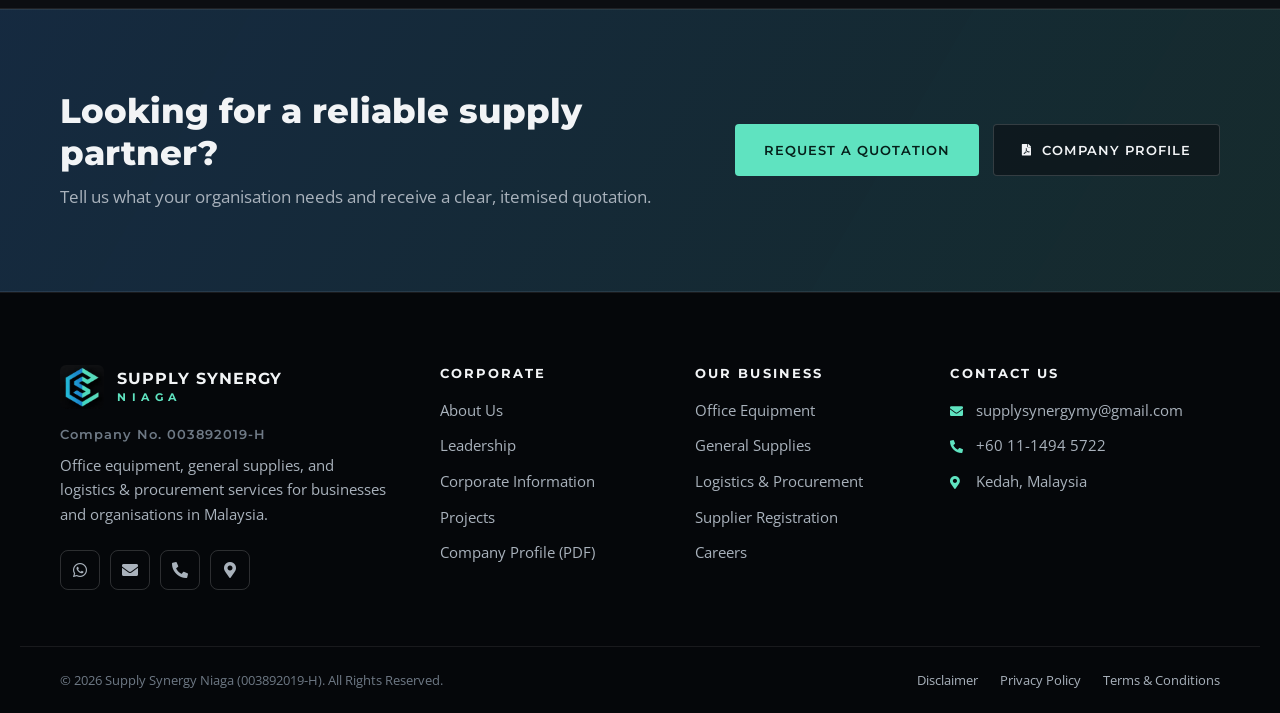
==== commit 73d92b21: "Dark corporate theme with moving government and private partner rows" ====
--- a/about.html
+++ b/about.html
@@ -7,7 +7,7 @@
     <meta name="description" content="Corporate profile, vision, mission, leadership and corporate information of Supply Synergy Niaga (003892019-H).">
     <link rel="preconnect" href="https://fonts.googleapis.com">
     <link rel="preconnect" href="https://fonts.gstatic.com" crossorigin>
-    <link href="https://fonts.googleapis.com/css2?family=Plus+Jakarta+Sans:wght@500;600;700;800&family=Inter:wght@400;500;600&display=swap" rel="stylesheet">
+    <link href="https://fonts.googleapis.com/css2?family=Montserrat:wght@500;600;700;800&family=Open+Sans:wght@400;500;600&display=swap" rel="stylesheet">
     <link rel="stylesheet" href="https://cdnjs.cloudflare.com/ajax/libs/font-awesome/5.15.3/css/all.min.css">
     <link rel="stylesheet" href="style.css">
     <link rel="icon" type="image/png" href="image/sc-icon.png">
--- a/style.css
+++ b/style.css
@@ -1,37 +1,34 @@
 /* Supply Synergy Niaga — corporate website
-   Light corporate theme: white and deep navy, with the logo's blue and teal as accents. */
+   Dark theme: colours and heading font follow the Supply Synergy Niaga logo. */
 
 :root {
-    --navy:    #0a1e3d;
-    --navy-2:  #0f2a52;
-    --navy-3:  #06142b;
-    --blue:    #1d64c4;
-    --blue-dk: #154f9e;
-    --teal:    #0b8a73;
-    --mint:    #5fe3c0;
-
-    --ink:     #0e1a2b;
-    --text:    #45536a;
-    --muted:   #6b7889;
-    --line:    #e2e7ee;
-    --line-2:  #cfd7e2;
-    --bg:      #ffffff;
-    --bg-alt:  #f4f6f9;
-
-    --bar: linear-gradient(90deg, var(--blue), var(--mint));
-    --head: 'Plus Jakarta Sans', Arial, sans-serif;
-    --body: 'Inter', Arial, sans-serif;
-    --r: 4px;
-    --shadow: 0 18px 40px rgba(10, 30, 61, .10);
+    --bg:     #08090c;
+    --bg-2:   #0c0e12;
+    --card:   #111419;
+    --card-2: #161a20;
+    --line:   rgba(255,255,255,.08);
+    --line-2: rgba(255,255,255,.16);
+
+    --text:   #f2f4f6;
+    --text-2: #a9b2bc;
+    --muted:  #6e7985;
+
+    --blue:   #3d8be0;
+    --mint:   #5fe3c0;
+    --bar: linear-gradient(90deg, var(--blue) 50%, var(--mint) 50%);
+
+    --head: 'Montserrat', Arial, sans-serif;
+    --body: 'Open Sans', Arial, sans-serif;
+    --r: 8px;
     --ease: cubic-bezier(.2,.7,.2,1);
-    --hh: 84px;
+    --hh: 78px;
 }
 
 *, *::before, *::after { margin: 0; padding: 0; box-sizing: border-box; }
 html { scroll-behavior: smooth; scroll-padding-top: calc(var(--hh) + 16px); }
 body {
     background: var(--bg);
-    color: var(--text);
+    color: var(--text-2);
     font: 400 16px/1.7 var(--body);
     -webkit-font-smoothing: antialiased;
     overflow-x: hidden;
@@ -39,656 +36,556 @@
 a { color: inherit; text-decoration: none; }
 img { display: block; max-width: 100%; }
 ul, ol { list-style: none; }
-h1, h2, h3, h4 { font-family: var(--head); color: var(--ink); line-height: 1.25; }
+h1, h2, h3, h4 { font-family: var(--head); color: var(--text); line-height: 1.25; }
 
 .wrap { max-width: 1240px; margin: 0 auto; padding: 0 40px; }
 
 /* ═════════ BUTTONS ═════════ */
 .btn {
     display: inline-flex; align-items: center; justify-content: center; gap: 10px;
-    height: 52px; padding: 0 30px;
-    border-radius: 2px; border: 1px solid transparent;
-    font: 700 13px var(--head); letter-spacing: .08em; text-transform: uppercase;
+    height: 52px; padding: 0 28px;
+    border-radius: 4px; border: 1px solid transparent;
+    font: 600 13px var(--head); letter-spacing: .08em; text-transform: uppercase;
     cursor: pointer;
     transition: background .2s, color .2s, border-color .2s;
 }
 .btn i { font-size: 12px; }
-.btn-primary { background: var(--blue); color: #fff; }
-.btn-primary:hover { background: var(--blue-dk); }
-.btn-outline { border-color: var(--line-2); color: var(--ink); background: transparent; }
-.btn-outline:hover { border-color: var(--navy); background: var(--navy); color: #fff; }
-.hero .btn-outline, .cta-band .btn-outline {
-    color: #fff; border-color: rgba(255,255,255,.4);
-}
-.hero .btn-outline:hover, .cta-band .btn-outline:hover { background: #fff; color: var(--navy); border-color: #fff; }
+.btn-primary { background: var(--mint); color: #05201a; }
+.btn-primary:hover { background: #84ecd0; }
+.btn-outline { border-color: var(--line-2); color: var(--text); background: rgba(8,9,12,.5); }
+.btn-outline:hover { border-color: var(--mint); color: var(--mint); }
 
 /* ═════════ TOP BAR ═════════ */
-.topbar { background: var(--navy-3); font: 500 13px var(--body); color: rgba(255,255,255,.72); }
-.topbar-inner { height: 42px; display: flex; align-items: center; justify-content: space-between; gap: 20px; }
-.tb-left, .tb-right { display: flex; align-items: center; gap: 28px; }
+.topbar { background: #05070a; border-bottom: 1px solid var(--line); font: 500 13px var(--head); color: var(--text-2); }
+.topbar-inner { height: 40px; display: flex; align-items: center; justify-content: space-between; gap: 20px; }
+.tb-left, .tb-right { display: flex; align-items: center; gap: 26px; }
 .topbar a, .topbar span { display: inline-flex; align-items: center; gap: 8px; white-space: nowrap; transition: color .2s; }
 .topbar i { color: var(--mint); font-size: 12px; }
-.topbar a:hover { color: #fff; }
-.tb-right a + a { padding-left: 28px; border-left: 1px solid rgba(255,255,255,.16); }
+.topbar a:hover { color: var(--text); }
 
 /* ═════════ HEADER ═════════ */
 .header {
     position: sticky; top: 0; z-index: 50;
-    background: #fff;
+    background: rgba(8,9,12,.92);
+    backdrop-filter: blur(12px); -webkit-backdrop-filter: blur(12px);
     border-bottom: 1px solid var(--line);
     transition: box-shadow .3s;
 }
-.header.ruled { box-shadow: 0 8px 30px rgba(10,30,61,.08); }
-.progress { display: none; }
+.header.ruled { box-shadow: 0 10px 30px rgba(0,0,0,.45); }
+.progress {
+    position: absolute; left: 0; bottom: -1px; height: 2px; width: 100%;
+    background: linear-gradient(90deg, var(--blue), var(--mint));
+    transform-origin: 0 50%; transform: scaleX(0);
+}
 .header-inner { height: var(--hh); display: flex; align-items: center; justify-content: space-between; gap: 24px; }
 
-.brand { display: flex; align-items: center; gap: 14px; }
+.brand { display: flex; align-items: center; gap: 13px; }
 .biz-mark {
-    width: 46px; height: 46px; flex-shrink: 0; border-radius: 4px;
+    width: 44px; height: 44px; flex-shrink: 0; border-radius: 6px;
     background: #0b0d10 url('image/sc-icon.png') center / cover no-repeat;
 }
 .brand-name {
     display: flex; flex-direction: column;
-    font: 800 17px/1.1 var(--head); letter-spacing: .06em; text-transform: uppercase; color: var(--ink);
-}
-.biz-accent {
-    margin-top: 5px;
-    font: 700 11px/1 var(--head); letter-spacing: .52em; color: var(--teal);
-}
-
-.nav { position: relative; align-self: stretch; display: flex; align-items: center; gap: 34px; }
-.nav a { font: 600 14.5px var(--head); color: var(--ink); transition: color .2s; }
-.nav a:hover, .nav a.active, .nav a.top.current { color: var(--blue); }
-.nav a.nav-cta {
-    padding: 12px 24px; border-radius: 2px;
-    background: var(--navy); color: #fff;
-    font-size: 13px; letter-spacing: .08em; text-transform: uppercase;
-    transition: background .2s;
-}
-.nav a.nav-cta:hover { background: var(--blue); color: #fff; }
+    font: 700 16px/1.1 var(--head); letter-spacing: .06em; text-transform: uppercase; color: var(--text);
+}
+.biz-accent { margin-top: 5px; font: 700 11px/1 var(--head); letter-spacing: .5em; color: var(--mint); }
+
+.nav { position: relative; align-self: stretch; display: flex; align-items: center; gap: 30px; }
+.nav a { font: 500 14px var(--head); color: var(--text-2); transition: color .2s; }
+.nav a:hover, .nav a.active, .nav a.top.current { color: var(--text); }
+.nav a.nav-cta { padding: 10px 20px; border-radius: 4px; background: var(--mint); color: #05201a; font-weight: 600; }
+.nav a.nav-cta:hover { background: #84ecd0; color: #05201a; }
 .nav-indicator {
-    position: absolute; left: 0; bottom: -1px; height: 3px; width: 0;
-    background: var(--blue);
+    position: absolute; left: 0; bottom: -1px; height: 2px; width: 0;
+    background: var(--bar);
     transition: transform .4s var(--ease), width .4s var(--ease), opacity .3s;
     opacity: 0;
 }
 .nav-indicator.show { opacity: 1; }
 
-/* dropdowns */
 .dd { position: relative; align-self: stretch; display: flex; align-items: center; }
-.dd > a { display: inline-flex; align-items: center; gap: 7px; }
-.dd-caret { font-size: 9px; opacity: .6; transition: transform .25s; }
+.dd > a { display: inline-flex; align-items: center; gap: 6px; }
+.dd-caret { font-size: 9px; opacity: .7; transition: transform .25s; }
 .dd:hover .dd-caret, .dd:focus-within .dd-caret { transform: rotate(180deg); }
 .dd-menu {
-    position: absolute; top: 100%; left: -22px; min-width: 260px;
-    padding: 10px 0;
-    background: #fff; border: 1px solid var(--line); border-top: 3px solid var(--blue);
-    box-shadow: var(--shadow);
+    position: absolute; top: 100%; left: -18px; min-width: 250px;
+    padding: 8px;
+    background: #0f1318; border: 1px solid var(--line-2); border-radius: 0 0 8px 8px;
+    box-shadow: 0 24px 60px rgba(0,0,0,.55);
     opacity: 0; visibility: hidden; transform: translateY(6px);
     transition: opacity .2s, transform .2s, visibility .2s;
     z-index: 60;
 }
 .dd:hover .dd-menu, .dd:focus-within .dd-menu { opacity: 1; visibility: visible; transform: none; }
-.dd-menu a {
-    display: block; padding: 11px 22px;
-    font: 500 14px var(--body); color: var(--text); white-space: nowrap;
-    border-left: 3px solid transparent;
-    transition: background .2s, color .2s, border-color .2s;
-}
-.dd-menu a:hover { background: var(--bg-alt); color: var(--blue); border-left-color: var(--blue); }
-
-.menu { display: none; width: 44px; height: 44px; background: none; border: 0; cursor: pointer; position: relative; }
-.menu span { position: absolute; left: 10px; right: 10px; height: 2px; background: var(--ink); transition: transform .25s, opacity .25s, top .25s; }
-.menu span:nth-child(1) { top: 15px; }
-.menu span:nth-child(2) { top: 21px; }
-.menu span:nth-child(3) { top: 27px; }
-.menu[aria-expanded="true"] span:nth-child(1) { top: 21px; transform: rotate(45deg); }
+.dd-menu a { display: block; padding: 10px 14px; border-radius: 4px; font: 500 14px var(--head); color: var(--text-2); white-space: nowrap; }
+.dd-menu a:hover { background: rgba(95,227,192,.08); color: var(--mint); }
+
+.menu { display: none; width: 40px; height: 40px; background: none; border: 0; cursor: pointer; position: relative; }
+.menu span { position: absolute; left: 9px; right: 9px; height: 2px; border-radius: 2px; background: var(--text); transition: transform .25s, opacity .25s, top .25s; }
+.menu span:nth-child(1) { top: 13px; }
+.menu span:nth-child(2) { top: 19px; }
+.menu span:nth-child(3) { top: 25px; }
+.menu[aria-expanded="true"] span:nth-child(1) { top: 19px; transform: rotate(45deg); }
 .menu[aria-expanded="true"] span:nth-child(2) { opacity: 0; }
-.menu[aria-expanded="true"] span:nth-child(3) { top: 21px; transform: rotate(-45deg); }
+.menu[aria-expanded="true"] span:nth-child(3) { top: 19px; transform: rotate(-45deg); }
 
 /* ═════════ HOME HERO ═════════ */
-.hero {
-    position: relative; overflow: hidden;
-    padding: 120px 0 190px;
-    background: var(--navy); color: #fff;
-}
+.hero { position: relative; overflow: hidden; padding: 110px 0 170px; }
 .hero-bg { position: absolute; inset: 0; pointer-events: none; }
-.hero-bg::before {          /* light falling across the navy */
+.hero-bg::before {          /* dot grid */
+    content: ''; position: absolute; inset: 0;
+    background: radial-gradient(circle, rgba(255,255,255,.055) 1px, transparent 1.3px) 0 0 / 26px 26px;
+    -webkit-mask-image: radial-gradient(ellipse 60% 70% at 25% 50%, #000 20%, transparent 75%);
+            mask-image: radial-gradient(ellipse 60% 70% at 25% 50%, #000 20%, transparent 75%);
+}
+.hero-bg::after {           /* soft brand light */
     content: ''; position: absolute; inset: 0;
     background:
-        radial-gradient(900px 520px at 88% 18%, rgba(29,100,196,.55), transparent 62%),
-        radial-gradient(700px 420px at 100% 100%, rgba(95,227,192,.16), transparent 60%),
-        linear-gradient(180deg, #0b2147 0%, #081a36 100%);
-}
-.hero-bg::after {           /* fine grid */
-    content: ''; position: absolute; inset: 0;
-    background:
-        linear-gradient(rgba(255,255,255,.045) 1px, transparent 1px) 0 0 / 64px 64px,
-        linear-gradient(90deg, rgba(255,255,255,.045) 1px, transparent 1px) 0 0 / 64px 64px;
-    -webkit-mask-image: linear-gradient(90deg, transparent 0%, #000 45%, #000 100%);
-            mask-image: linear-gradient(90deg, transparent 0%, #000 45%, #000 100%);
-}
-.hero-hex { position: absolute; right: -120px; top: 50%; width: 640px; transform: translateY(-50%); opacity: .5; }
-.hero-hex polygon { fill: none; vector-effect: non-scaling-stroke; }
-.hero-streak {              /* diagonal accent lines, as in the logo banner */
-    position: absolute; width: 1px; height: 520px;
-    background: linear-gradient(180deg, transparent, var(--mint), transparent);
-    transform: rotate(45deg); opacity: .55;
-}
-.hero-streak.s1 { left: 6%; top: -160px; }
-.hero-streak.s2 { left: 9%; top: -200px; background: linear-gradient(180deg, transparent, #3d8be0, transparent); }
+        radial-gradient(600px 420px at 78% 40%, rgba(61,139,224,.14), transparent 70%),
+        radial-gradient(500px 360px at 15% 30%, rgba(95,227,192,.07), transparent 70%);
+}
+.hex { position: absolute; fill: none; stroke-width: 2; }
+.hex polygon { vector-effect: non-scaling-stroke; }
+.h1 { width: 130px; left: 3%;  top: 8%;  stroke: rgba(61,139,224,.3);  animation: float-a 16s ease-in-out infinite; }
+.h2 { width: 60px;  left: 44%; top: 10%; stroke: rgba(95,227,192,.35); animation: float-b 12s ease-in-out infinite; }
+.h4 { width: 46px;  left: 38%; bottom: 22%; stroke: rgba(61,139,224,.45); animation: float-b 10s ease-in-out infinite; }
+.h5 { width: 90px;  left: -20px; bottom: 18%; stroke: rgba(95,227,192,.22); animation: float-a 14s ease-in-out infinite; }
+@keyframes float-a { 0%,100% { transform: translate(0,0) rotate(0); } 50% { transform: translate(18px,-26px) rotate(18deg); } }
+@keyframes float-b { 0%,100% { transform: translate(0,0) rotate(0); } 50% { transform: translate(-14px,20px) rotate(-24deg); } }
 
 .hero-inner {
     position: relative; z-index: 2;
-    display: grid; grid-template-columns: minmax(0, 1.3fr) minmax(0, .9fr); gap: 72px; align-items: center;
+    display: grid; grid-template-columns: minmax(0, 1fr) minmax(0, 1.05fr); gap: 64px; align-items: center;
 }
 .hero-eyebrow {
     display: flex; align-items: center; gap: 14px;
-    font: 700 13px var(--head); letter-spacing: .24em; text-transform: uppercase; color: var(--mint);
-}
-.hero-eyebrow::before { content: ''; width: 44px; height: 3px; background: var(--bar); }
+    font: 600 13px var(--head); letter-spacing: .24em; text-transform: uppercase; color: var(--mint);
+}
+.hero-eyebrow::before { content: ''; width: 40px; height: 2px; background: var(--bar); }
 .hero h1 {
-    margin-top: 26px; color: #fff;
-    font-size: clamp(40px, 5vw, 66px); font-weight: 800;
-    line-height: 1.06; letter-spacing: -.025em;
+    margin-top: 22px;
+    font-size: clamp(38px, 4.6vw, 60px); font-weight: 800;
+    line-height: 1.06; letter-spacing: -.02em;
 }
 .hero h1 span { color: var(--mint); }
-.hero-lead { margin-top: 26px; max-width: 580px; font-size: 18.5px; line-height: 1.7; color: rgba(255,255,255,.78); }
-.home-actions { display: flex; flex-wrap: wrap; gap: 14px; margin-top: 42px; }
-
-.hero-panel {
-    background: rgba(255,255,255,.06);
-    border: 1px solid rgba(255,255,255,.14);
-    backdrop-filter: blur(10px); -webkit-backdrop-filter: blur(10px);
-    border-top: 3px solid var(--mint);
-}
-.hp-title {
-    padding: 22px 28px; border-bottom: 1px solid rgba(255,255,255,.12);
-    font: 700 12px var(--head); letter-spacing: .2em; text-transform: uppercase; color: rgba(255,255,255,.7);
-}
-.hp-item {
-    display: grid; grid-template-columns: 48px minmax(0, 1fr) auto; gap: 18px; align-items: center;
-    padding: 22px 28px;
-    transition: background .25s;
-}
-.hp-item + .hp-item { border-top: 1px solid rgba(255,255,255,.1); }
-.hp-item:hover { background: rgba(255,255,255,.06); }
-.hp-icon { width: 48px; height: 48px; display: grid; place-items: center; background: rgba(95,227,192,.12); color: var(--mint); font-size: 18px; }
-.hp-item strong { display: block; font: 700 16.5px var(--head); color: #fff; }
-.hp-item small { display: block; margin-top: 2px; font-size: 13.5px; line-height: 1.5; color: rgba(255,255,255,.62); }
-.hp-item > i { color: rgba(255,255,255,.45); font-size: 13px; transition: transform .25s, color .25s; }
-.hp-item:hover > i { transform: translateX(4px); color: var(--mint); }
-
-.hero-text > *, .hero-panel { opacity: 0; animation: rise .9s var(--ease) forwards; }
+.hero-lead { margin-top: 24px; max-width: 540px; font-size: 17px; }
+.home-actions { display: flex; flex-wrap: wrap; gap: 14px; margin-top: 40px; }
+
+.hero-banner {
+    margin: 0; position: relative;
+    border-radius: 12px; padding: 1px;
+    background: linear-gradient(160deg, var(--blue), rgba(255,255,255,.08) 45%, var(--mint));
+    box-shadow: 0 40px 80px rgba(0,0,0,.55);
+}
+.hero-banner img { width: 100%; border-radius: 11px; aspect-ratio: 16 / 9; object-fit: cover; }
+
+.hero-text > *, .hero-banner { opacity: 0; animation: rise .9s var(--ease) forwards; }
 .hero-text > :nth-child(1) { animation-delay: .1s; }
 .hero-text > :nth-child(2) { animation-delay: .2s; }
 .hero-text > :nth-child(3) { animation-delay: .3s; }
 .hero-text > :nth-child(4) { animation-delay: .4s; }
-.hero-panel { animation-delay: .45s; }
+.hero-banner { animation-delay: .35s; }
 @keyframes rise { from { opacity: 0; transform: translateY(22px); } to { opacity: 1; transform: none; } }
 
-/* key facts, overlapping the hero */
-.keyfacts { position: relative; z-index: 3; margin-top: -96px; }
+/* key facts, overlapping the bottom of the hero */
+.keyfacts { position: relative; z-index: 3; margin-top: -90px; }
 .kf {
+    position: relative; overflow: hidden;
     display: grid; grid-template-columns: repeat(4, minmax(0, 1fr));
-    background: #fff; box-shadow: 0 24px 60px rgba(10,30,61,.14);
-    position: relative;
-}
-.kf::before { content: ''; position: absolute; left: 0; right: 0; top: 0; height: 4px; background: var(--bar); }
-.kf div { padding: 36px 34px 32px; }
+    background: var(--card); border: 1px solid var(--line-2); border-radius: var(--r);
+    box-shadow: 0 30px 60px rgba(0,0,0,.5);
+}
+.kf::before { content: ''; position: absolute; left: 0; top: 0; width: 160px; height: 3px; background: var(--bar); }
+.kf div { padding: 32px 30px 28px; }
 .kf div + div { border-left: 1px solid var(--line); }
-.kf dt { display: flex; align-items: center; gap: 10px; font: 700 11.5px var(--head); letter-spacing: .16em; text-transform: uppercase; color: var(--muted); }
-.kf dt i { font-size: 15px; color: var(--blue); }
-.kf dd { margin-top: 10px; font: 800 20px/1.35 var(--head); color: var(--navy); }
+.kf dt { display: flex; align-items: center; gap: 10px; font: 600 11.5px var(--head); letter-spacing: .16em; text-transform: uppercase; color: var(--muted); }
+.kf dt i { color: var(--mint); font-size: 13px; }
+.kf dd { margin-top: 8px; font: 700 18px/1.35 var(--head); color: var(--text); }
 
 /* ═════════ SECTIONS ═════════ */
-.section { padding: 112px 0; }
-.section-alt { background: var(--bg-alt); }
-
-.sec-head { display: flex; align-items: center; gap: 14px; margin-bottom: 20px; }
-.sec-idx, .sec-line { display: none; }
-.sec-name, .eyebrow-sm {
-    display: inline-flex; align-items: center; gap: 14px;
-    font: 700 13px var(--head); letter-spacing: .2em; text-transform: uppercase; color: var(--blue);
-}
-.sec-name::before, .eyebrow-sm::before { content: ''; width: 32px; height: 3px; background: var(--bar); }
+.section { padding: 110px 0; }
+.section-alt { background: var(--bg-2); border-top: 1px solid var(--line); border-bottom: 1px solid var(--line); }
+
+.sec-head { display: flex; align-items: center; gap: 14px; margin-bottom: 24px; }
+.sec-head::after { content: ''; flex: 1; height: 1px; background: linear-gradient(90deg, var(--line-2), transparent); }
+.sec-line { display: none; }
+.sec-idx { font: 700 13px var(--head); color: var(--mint); }
+.sec-idx:empty { display: none; }
+.sec-name { font: 600 13px var(--head); letter-spacing: .22em; text-transform: uppercase; color: var(--text-2); }
+.eyebrow-sm { display: block; font: 600 12px var(--head); letter-spacing: .2em; text-transform: uppercase; color: var(--mint); }
 .sec-title {
-    max-width: 800px;
-    font-size: clamp(28px, 3.4vw, 42px); font-weight: 800; line-height: 1.18; letter-spacing: -.02em;
-    margin-bottom: 52px;
-}
-.sec-sub { margin-top: -34px; margin-bottom: 52px; max-width: 700px; font-size: 17px; color: var(--text); }
-.sec-row { display: flex; align-items: flex-end; justify-content: space-between; gap: 24px; margin-bottom: 52px; }
+    max-width: 780px;
+    font-size: clamp(26px, 3.2vw, 38px); font-weight: 700; line-height: 1.22; letter-spacing: -.015em;
+    margin-bottom: 48px;
+}
+.sec-row { display: flex; align-items: flex-end; justify-content: space-between; gap: 24px; margin-bottom: 48px; }
+.sec-row > div { flex: 1; min-width: 0; }
 .sec-row .sec-title { margin-bottom: 0; }
 .sec-row .text-link { white-space: nowrap; margin-top: 0; }
-.center { text-align: center; }
-.center .sec-head { justify-content: center; }
-.center .sec-title, .center .sec-sub { margin-left: auto; margin-right: auto; }
-
-.lead { font-size: 18.5px; line-height: 1.7; color: var(--ink); }
-.text-link {
-    display: inline-flex; align-items: center; gap: 10px; margin-top: 26px;
-    font: 700 13.5px var(--head); letter-spacing: .08em; text-transform: uppercase; color: var(--blue);
-}
-.text-link i { font-size: 11px; transition: transform .25s; }
+
+.lead { font-size: 18.5px; line-height: 1.65; color: var(--text); }
+.text-link { display: inline-flex; align-items: center; gap: 8px; margin-top: 24px; font: 600 14px var(--head); color: var(--mint); }
+.text-link i { font-size: 12px; transition: transform .25s; }
 .text-link:hover i { transform: translateX(4px); }
 
+/* card hover, shared */
+.segment, .project, .value, .industries div, .join-card, .pm-card {
+    transition: transform .3s var(--ease), box-shadow .3s, border-color .3s;
+}
+.segment:hover, .project:hover, .value:hover, .industries div:hover, .join-card:hover {
+    transform: translateY(-5px);
+    border-color: rgba(95,227,192,.35);
+    box-shadow: 0 22px 50px rgba(0,0,0,.5);
+}
+
 /* ── home: who we are ── */
-.intro { display: grid; grid-template-columns: minmax(0, 1.15fr) minmax(0, 1fr); gap: 80px; align-items: start; }
-.intro .sec-title { margin-bottom: 26px; }
+.intro { display: grid; grid-template-columns: minmax(0, 1.15fr) minmax(0, 1fr); gap: 72px; align-items: start; }
+.intro .sec-title { margin-bottom: 24px; }
 .intro p + p { margin-top: 16px; }
-.pillars { display: grid; gap: 0; border-top: 1px solid var(--line); }
-.pillar { display: grid; grid-template-columns: 56px minmax(0, 1fr); gap: 20px; padding: 26px 0; border-bottom: 1px solid var(--line); }
+.pillars { background: var(--card); border: 1px solid var(--line); border-radius: var(--r); padding: 4px 28px; }
+.pillar { display: grid; grid-template-columns: 46px minmax(0, 1fr); gap: 18px; padding: 22px 0; }
+.pillar + .pillar { border-top: 1px solid var(--line); }
 .pillar i {
-    width: 56px; height: 56px; display: grid; place-items: center;
-    background: var(--bg-alt); color: var(--blue); font-size: 20px;
-    transition: background .25s, color .25s;
-}
-.pillar:hover i { background: var(--navy); color: var(--mint); }
-.pillar strong { display: block; font: 700 18px var(--head); color: var(--ink); }
-.pillar span { display: block; margin-top: 4px; font-size: 15px; }
+    width: 46px; height: 46px; display: grid; place-items: center; border-radius: 6px;
+    background: rgba(95,227,192,.08); border: 1px solid rgba(95,227,192,.2); color: var(--mint); font-size: 17px;
+}
+.pillar strong { display: block; font: 700 16px var(--head); color: var(--text); }
+.pillar span { display: block; margin-top: 3px; font-size: 14.5px; }
 
 /* ── home: business segments ── */
-.segments { display: grid; grid-template-columns: repeat(3, minmax(0, 1fr)); gap: 24px; }
+.segments { display: grid; grid-template-columns: repeat(3, minmax(0, 1fr)); gap: 20px; }
 .segment {
-    position: relative; display: flex; flex-direction: column;
-    padding: 44px 38px 38px; background: #fff; border: 1px solid var(--line);
-    transition: transform .3s var(--ease), box-shadow .3s, border-color .3s;
-}
-.segment::after {
-    content: ''; position: absolute; left: -1px; right: -1px; bottom: -1px; height: 4px;
+    position: relative; display: flex; flex-direction: column; overflow: hidden;
+    padding: 38px 32px 30px; background: var(--card); border: 1px solid var(--line); border-radius: var(--r);
+}
+.segment::before {
+    content: ''; position: absolute; left: 0; top: 0; right: 0; height: 3px;
     background: var(--bar); transform: scaleX(0); transform-origin: left; transition: transform .4s var(--ease);
 }
-.segment:hover { transform: translateY(-6px); box-shadow: var(--shadow); border-color: transparent; }
-.segment:hover::after { transform: scaleX(1); }
-.seg-num { position: absolute; top: 34px; right: 36px; font: 800 44px var(--head); color: #e9eef5; line-height: 1; }
-.segment > i {
-    width: 64px; height: 64px; display: grid; place-items: center;
-    background: var(--navy); color: var(--mint); font-size: 24px;
-}
-.segment h3 { margin-top: 30px; font-size: 22px; font-weight: 800; }
-.segment p { margin-top: 12px; font-size: 15.5px; flex: 1; }
-.seg-more {
-    margin-top: 28px; padding-top: 22px; border-top: 1px solid var(--line);
-    display: flex; align-items: center; justify-content: space-between;
-    font: 700 13px var(--head); letter-spacing: .08em; text-transform: uppercase; color: var(--blue);
-}
-.seg-more i { font-size: 11px; transition: transform .25s; }
+.segment:hover::before { transform: scaleX(1); }
+.seg-num { position: absolute; top: 26px; right: 28px; font: 800 38px var(--head); color: rgba(255,255,255,.06); }
+.segment > i { font-size: 28px; color: var(--mint); }
+.segment h3 { margin-top: 22px; font-size: 21px; font-weight: 700; }
+.segment p { margin-top: 10px; font-size: 15px; flex: 1; }
+.seg-more { margin-top: 24px; display: inline-flex; align-items: center; gap: 8px; font: 600 14px var(--head); color: var(--mint); }
+.seg-more i { font-size: 12px; transition: transform .25s; }
 .segment:hover .seg-more i { transform: translateX(4px); }
 
-/* ── partners strip ── */
-.trusted { padding: 72px 0; background: #fff; border-top: 1px solid var(--line); border-bottom: 1px solid var(--line); }
-.trusted-label {
-    text-align: center;
-    font: 700 13px var(--head); letter-spacing: .2em; text-transform: uppercase; color: var(--blue);
-}
-.trusted-label span {
-    display: block; margin-top: 10px;
-    font: 700 clamp(22px, 2.4vw, 28px)/1.3 var(--head); letter-spacing: -.01em; text-transform: none; color: var(--ink);
-}
-.marquee {
-    margin-top: 40px; overflow: hidden;
-    -webkit-mask-image: linear-gradient(90deg, transparent, #000 6%, #000 94%, transparent);
-            mask-image: linear-gradient(90deg, transparent, #000 6%, #000 94%, transparent);
-}
-.marquee-track { display: flex; width: max-content; animation: marquee 44s linear infinite; }
-.marquee:hover .marquee-track { animation-play-state: paused; }
-.marquee-track li {
-    flex: 0 0 220px; height: 104px; margin-right: 20px;
-    background: #fff; border: 1px solid var(--line);
-    display: grid; place-items: center; padding: 14px 26px;
-}
-.marquee-track img {
-    max-width: 100%; max-height: 70px; object-fit: contain;
-    filter: grayscale(1); opacity: .7; transition: filter .3s, opacity .3s;
-}
-.marquee-track li:hover img { filter: none; opacity: 1; }
-@keyframes marquee { to { transform: translateX(-50%); } }
+/* ── partners: moving rows, government and private ── */
+.partners { overflow: hidden; }
+.partners-head .sec-title { margin-bottom: 44px; }
+.pm-row + .pm-row { margin-top: 34px; }
+.pm-label {
+    display: flex; align-items: center; gap: 12px; margin-bottom: 16px;
+    font: 600 12.5px var(--head); letter-spacing: .2em; text-transform: uppercase; color: var(--text);
+}
+.pm-label i { color: var(--mint); }
+.pm-label::after { content: ''; flex: 1; max-width: 120px; height: 1px; background: var(--line-2); }
+.pm {
+    overflow: hidden; padding: 6px 0 12px;
+    -webkit-mask-image: linear-gradient(90deg, transparent, #000 7%, #000 93%, transparent);
+            mask-image: linear-gradient(90deg, transparent, #000 7%, #000 93%, transparent);
+}
+.pm-track { display: flex; flex-wrap: wrap; justify-content: center; gap: 18px; padding: 0 24px; }
+.pm-track.run {
+    flex-wrap: nowrap; justify-content: flex-start; gap: 0; padding: 0;
+    width: max-content; animation: pm-scroll 40s linear infinite;
+}
+.pm-rev .pm-track.run { animation-direction: reverse; }
+.pm:hover .pm-track { animation-play-state: paused; }
+@keyframes pm-scroll { to { transform: translateX(-50%); } }
+.pm-card {
+    flex: 0 0 auto; width: 370px;
+    display: flex; align-items: center; gap: 18px;
+    padding: 14px 22px 14px 14px;
+    background: var(--card); border: 1px solid var(--line); border-radius: var(--r);
+}
+.pm-track.run .pm-card { margin-right: 18px; }
+.pm-card:hover { border-color: rgba(95,227,192,.35); transform: translateY(-3px); }
+.pm-logo {
+    width: 80px; height: 80px; flex-shrink: 0; border-radius: 6px;
+    display: grid; place-items: center; padding: 8px; background: #fff;
+}
+.pm-logo img { max-width: 100%; max-height: 100%; object-fit: contain; }
+.pm-text strong { display: block; font: 700 15px/1.35 var(--head); color: var(--text); }
+.pm-text small { display: block; margin-top: 5px; font: 600 11.5px var(--head); letter-spacing: .14em; text-transform: uppercase; color: var(--blue); }
+.pm-private .pm-text small { color: var(--mint); }
 
 /* ── projects ── */
-.projects { display: grid; grid-template-columns: repeat(4, minmax(0, 1fr)); gap: 24px; }
-.project {
-    display: flex; flex-direction: column;
-    background: #fff; border: 1px solid var(--line);
-    transition: transform .3s var(--ease), box-shadow .3s;
-}
-.project:hover { transform: translateY(-6px); box-shadow: var(--shadow); }
-.project-img { position: relative; aspect-ratio: 16 / 10; overflow: hidden; background: #fff; border-bottom: 1px solid var(--line); }
+.projects { display: grid; grid-template-columns: repeat(4, minmax(0, 1fr)); gap: 20px; }
+.project { display: flex; flex-direction: column; overflow: hidden; background: var(--card); border: 1px solid var(--line); border-radius: var(--r); }
+.project-img { position: relative; aspect-ratio: 16 / 10; overflow: hidden; background: #fff; }
 .project-logo img {
-    position: absolute; inset: 22px 30px; width: calc(100% - 60px); height: calc(100% - 44px);
+    position: absolute; inset: 18px 24px; width: calc(100% - 48px); height: calc(100% - 36px);
     object-fit: contain; transition: transform .5s var(--ease);
 }
-.project:hover .project-logo img { transform: scale(1.05); }
-.project-body { padding: 28px 28px 32px; flex: 1; }
-.project-tag {
-    display: inline-block; padding: 5px 10px;
-    background: #e9f1fb; color: var(--blue);
-    font: 700 11px var(--head); letter-spacing: .14em; text-transform: uppercase;
-}
-.project-body h3 { margin-top: 16px; font-size: 19px; font-weight: 800; }
+.project:hover .project-logo img { transform: scale(1.04); }
+.project-body { padding: 24px 24px 28px; flex: 1; }
+.project-tag { font: 600 11.5px var(--head); letter-spacing: .14em; text-transform: uppercase; color: var(--mint); }
+.project-body h3 { margin-top: 8px; font-size: 18px; font-weight: 700; }
 .project-body p { margin-top: 10px; font-size: 15px; }
-.project-body .project-client { margin-top: 8px; font: 600 13.5px/1.5 var(--head); color: var(--ink); }
+.project-body .project-client { margin-top: 6px; font: 600 13.5px/1.5 var(--head); color: var(--text); }
 
 /* ── process ── */
-.process { margin-top: 64px; }
-.process-title { font: 700 13px var(--head); letter-spacing: .2em; text-transform: uppercase; color: var(--blue); }
+.process { margin-top: 56px; }
+.process-title { font: 600 13px var(--head); letter-spacing: .2em; text-transform: uppercase; color: var(--text-2); }
 .process ol { margin-top: 30px; display: grid; grid-template-columns: repeat(5, minmax(0, 1fr)); counter-reset: step; border-top: 2px solid var(--line-2); }
-.process li { counter-increment: step; position: relative; padding: 38px 20px 0 0; }
+.process li { counter-increment: step; position: relative; padding: 30px 18px 0 0; }
 .process li::before {
     content: counter(step, decimal-leading-zero);
-    position: absolute; top: -21px; left: 0;
-    width: 40px; height: 40px;
+    position: absolute; top: -16px; left: 0;
+    width: 30px; height: 30px; border-radius: 50%;
     display: grid; place-items: center;
-    background: var(--navy); color: #fff;
-    font: 700 13px var(--head);
-}
-.process li:hover::before { background: var(--blue); }
-.process b { display: block; font: 800 17px var(--head); color: var(--ink); }
-.process span { display: block; margin-top: 4px; font-size: 14.5px; }
+    background: var(--bg-2); border: 2px solid var(--mint);
+    font: 700 11px var(--head); color: var(--mint);
+}
+.process b { display: block; font: 700 16px var(--head); color: var(--text); }
+.process span { display: block; margin-top: 3px; font-size: 14px; }
 .process-on-home { margin-top: 0; }
 
 /* ── call-to-action band ── */
 .cta-band {
-    position: relative; overflow: hidden;
-    padding: 88px 0;
-    background:
-        radial-gradient(700px 360px at 100% 0%, rgba(29,100,196,.5), transparent 60%),
-        radial-gradient(500px 300px at 0% 100%, rgba(95,227,192,.14), transparent 60%),
-        var(--navy);
-}
-.cta-band::before { content: ''; position: absolute; left: 0; right: 0; top: 0; height: 4px; background: var(--bar); }
-.cta-inner { position: relative; display: flex; align-items: center; justify-content: space-between; gap: 48px; }
-.cta-inner h2 { color: #fff; font-size: clamp(28px, 3.2vw, 40px); font-weight: 800; letter-spacing: -.02em; }
-.cta-inner p { margin-top: 10px; color: rgba(255,255,255,.75); font-size: 17px; }
+    position: relative;
+    padding: 80px 0;
+    background: linear-gradient(120deg, rgba(61,139,224,.2), rgba(95,227,192,.12)), #0b1118;
+    border-top: 1px solid var(--line); border-bottom: 1px solid var(--line);
+}
+.cta-inner { display: flex; align-items: center; justify-content: space-between; gap: 40px; }
+.cta-inner h2 { font-size: clamp(26px, 3vw, 34px); font-weight: 800; }
+.cta-inner p { margin-top: 8px; font-size: 16.5px; }
 .cta-actions { display: flex; gap: 14px; flex-wrap: wrap; flex-shrink: 0; }
 
 /* ═════════ INNER PAGE BANNER ═════════ */
 .page-hero {
     position: relative; overflow: hidden;
-    padding: 104px 0 96px;
+    padding: 88px 0 76px;
     background:
-        radial-gradient(800px 420px at 90% 10%, rgba(29,100,196,.5), transparent 62%),
-        radial-gradient(600px 300px at 100% 100%, rgba(95,227,192,.14), transparent 60%),
-        linear-gradient(180deg, #0b2147, #081a36);
+        radial-gradient(700px 360px at 85% 20%, rgba(61,139,224,.16), transparent 70%),
+        radial-gradient(600px 300px at 10% 100%, rgba(95,227,192,.10), transparent 70%),
+        #0a0d11;
+    border-bottom: 1px solid var(--line);
 }
 .page-hero::before {
     content: ''; position: absolute; inset: 0;
-    background:
-        linear-gradient(rgba(255,255,255,.04) 1px, transparent 1px) 0 0 / 64px 64px,
-        linear-gradient(90deg, rgba(255,255,255,.04) 1px, transparent 1px) 0 0 / 64px 64px;
-    -webkit-mask-image: linear-gradient(90deg, transparent 20%, #000 80%);
-            mask-image: linear-gradient(90deg, transparent 20%, #000 80%);
-}
-.page-hero::after { content: ''; position: absolute; left: 0; right: 0; bottom: 0; height: 4px; background: var(--bar); }
+    background: radial-gradient(circle, rgba(255,255,255,.05) 1px, transparent 1.3px) 0 0 / 26px 26px;
+    -webkit-mask-image: linear-gradient(90deg, transparent 30%, #000 90%);
+            mask-image: linear-gradient(90deg, transparent 30%, #000 90%);
+}
+.page-hero::after { content: ''; position: absolute; left: 0; bottom: 0; width: 160px; height: 3px; background: var(--bar); }
 .ph-bg { display: none; }
 .page-hero .wrap { position: relative; z-index: 1; }
-.crumbs { font: 500 13.5px var(--body); color: rgba(255,255,255,.55); }
-.crumbs a { color: rgba(255,255,255,.8); transition: color .2s; }
+.crumbs { font: 500 13px var(--head); color: var(--muted); }
+.crumbs a { color: var(--text-2); transition: color .2s; }
 .crumbs a:hover { color: var(--mint); }
-.page-hero h1 { margin-top: 18px; color: #fff; font-size: clamp(36px, 4.8vw, 58px); font-weight: 800; letter-spacing: -.025em; line-height: 1.08; }
-.page-hero .ph-sub { margin-top: 18px; max-width: 660px; font-size: 18.5px; color: rgba(255,255,255,.75); }
+.page-hero h1 { margin-top: 14px; font-size: clamp(34px, 4.6vw, 54px); font-weight: 800; letter-spacing: -.01em; }
+.page-hero .ph-sub { margin-top: 14px; max-width: 640px; font-size: 18px; }
 
 /* ═════════ ABOUT ═════════ */
-.biz-about { display: grid; grid-template-columns: minmax(0, 1.5fr) minmax(0, 1fr); gap: 80px; align-items: start; }
-.biz-about .sec-title { margin-bottom: 26px; }
+.biz-about { display: grid; grid-template-columns: minmax(0, 1.5fr) minmax(0, 1fr); gap: 64px; align-items: start; }
+.biz-about .sec-title { margin-bottom: 24px; }
 .biz-about p + p { margin-top: 16px; }
-.biz-facts { background: #fff; border: 1px solid var(--line); border-top: 4px solid var(--navy); padding: 10px 32px 30px; box-shadow: var(--shadow); }
+.biz-facts { background: var(--card); border: 1px solid var(--line); border-radius: var(--r); padding: 8px 28px 28px; }
 .biz-facts div { padding: 18px 0; }
 .biz-facts div + div { border-top: 1px solid var(--line); }
 .biz-facts div:last-child { border-top: 0; padding-bottom: 0; }
-.biz-facts small { display: block; font: 700 11.5px var(--head); letter-spacing: .14em; text-transform: uppercase; color: var(--muted); }
-.biz-facts strong { display: block; margin-top: 4px; font: 700 16px var(--head); color: var(--ink); overflow-wrap: anywhere; }
+.biz-facts small { display: block; font: 600 11.5px var(--head); letter-spacing: .14em; text-transform: uppercase; color: var(--muted); }
+.biz-facts strong { display: block; margin-top: 4px; font: 600 15px var(--head); color: var(--text); overflow-wrap: anywhere; }
 .biz-pdf { width: 100%; }
 
-.vm { display: grid; grid-template-columns: 1fr 1fr; gap: 24px; }
-.vm-card { padding: 44px 44px; background: #fff; border: 1px solid var(--line); }
-.vm-card > i { font-size: 26px; color: var(--blue); }
-.vm-card h3 { margin-top: 18px; font-size: 24px; font-weight: 800; }
-.vm-card p { margin-top: 12px; font-size: 17px; line-height: 1.7; }
-.vm-card ul { margin-top: 14px; display: grid; gap: 10px; }
-.vm-card li { position: relative; padding-left: 22px; font-size: 16px; }
-.vm-card li::before { content: ''; position: absolute; left: 0; top: 10px; width: 8px; height: 8px; background: var(--blue); }
-.vm-card.vm-vision { background: var(--navy); border-color: var(--navy); position: relative; overflow: hidden; }
-.vm-card.vm-vision::after { content: ''; position: absolute; left: 0; right: 0; bottom: 0; height: 4px; background: var(--bar); }
-.vm-vision > i { color: var(--mint); }
-.vm-vision h3 { color: #fff; }
-.vm-vision p { color: rgba(255,255,255,.8); font: 600 20px/1.55 var(--head); }
-
-.sub-head { margin: 64px 0 22px; font: 700 13px var(--head); letter-spacing: .2em; text-transform: uppercase; color: var(--blue); }
-.values { display: grid; grid-template-columns: repeat(4, minmax(0, 1fr)); gap: 24px; }
-.value { padding: 32px 28px; background: #fff; border: 1px solid var(--line); transition: box-shadow .3s, transform .3s var(--ease); }
-.value:hover { box-shadow: var(--shadow); transform: translateY(-4px); }
-.value i { width: 52px; height: 52px; display: grid; place-items: center; background: var(--bg-alt); color: var(--blue); font-size: 19px; }
-.value strong { display: block; margin-top: 20px; font: 800 18px var(--head); color: var(--ink); }
-.value span { display: block; margin-top: 6px; font-size: 15px; }
-
-.leaders { display: grid; grid-template-columns: minmax(0, 900px); }
-.leader { display: grid; grid-template-columns: 260px minmax(0, 1fr); background: #fff; border: 1px solid var(--line); box-shadow: var(--shadow); }
-.leader-photo { aspect-ratio: 35 / 45; overflow: hidden; background: var(--bg-alt); }
+.vm { display: grid; grid-template-columns: 1fr 1fr; gap: 20px; }
+.vm-card { padding: 36px 36px; background: var(--card); border: 1px solid var(--line); border-radius: var(--r); }
+.vm-card.vm-vision { background: linear-gradient(150deg, rgba(61,139,224,.16), rgba(95,227,192,.08)), var(--card); border-color: rgba(95,227,192,.25); }
+.vm-card > i { font-size: 22px; color: var(--mint); }
+.vm-card h3 { margin-top: 14px; font-size: 21px; font-weight: 700; }
+.vm-card p { margin-top: 10px; font-size: 16.5px; }
+.vm-vision p { color: var(--text); font: 600 19px/1.55 var(--head); }
+.vm-card ul { margin-top: 12px; display: grid; gap: 9px; }
+.vm-card li { position: relative; padding-left: 20px; font-size: 15.5px; }
+.vm-card li::before { content: ''; position: absolute; left: 0; top: 10px; width: 7px; height: 7px; border-radius: 2px; background: var(--mint); }
+
+.sub-head { margin: 48px 0 18px; font: 600 13px var(--head); letter-spacing: .2em; text-transform: uppercase; color: var(--text-2); }
+.values { display: grid; grid-template-columns: repeat(4, minmax(0, 1fr)); gap: 20px; }
+.value { padding: 28px 26px; background: var(--card); border: 1px solid var(--line); border-radius: var(--r); }
+.value i { font-size: 20px; color: var(--mint); }
+.value strong { display: block; margin-top: 16px; font: 700 16px var(--head); color: var(--text); }
+.value span { display: block; margin-top: 4px; font-size: 14.5px; }
+
+.leaders { display: grid; grid-template-columns: minmax(0, 860px); }
+.leader { display: grid; grid-template-columns: 240px minmax(0, 1fr); overflow: hidden; background: var(--card); border: 1px solid var(--line); border-radius: var(--r); }
+.leader-photo { aspect-ratio: 35 / 45; overflow: hidden; }
 .leader-photo img { width: 100%; height: 100%; object-fit: cover; object-position: center top; }
-.leader-body { padding: 40px 44px; display: flex; flex-direction: column; justify-content: center; border-left: 4px solid var(--navy); }
-.leader-body h3 { font-size: 26px; font-weight: 800; letter-spacing: -.01em; }
-.leader-role { margin-top: 6px; font: 700 13px var(--head); letter-spacing: .16em; text-transform: uppercase; color: var(--blue); }
-.leader-body > p:not(.leader-role) { margin-top: 18px; font-size: 16px; }
+.leader-body { padding: 34px 38px; display: flex; flex-direction: column; justify-content: center; }
+.leader-body h3 { font-size: 23px; font-weight: 800; }
+.leader-role { margin-top: 4px; font: 600 14px var(--head); color: var(--mint); letter-spacing: .04em; }
+.leader-body > p:not(.leader-role) { margin-top: 16px; font-size: 15.5px; }
 .leader-body .text-link { align-self: flex-start; }
 
-.info-table { background: #fff; border: 1px solid var(--line); border-top: 4px solid var(--navy); }
-.info-table div { display: grid; grid-template-columns: 280px minmax(0, 1fr); border-bottom: 1px solid var(--line); }
+.info-table { overflow: hidden; border: 1px solid var(--line-2); border-radius: var(--r); }
+.info-table div { display: grid; grid-template-columns: 260px minmax(0, 1fr); border-bottom: 1px solid var(--line); }
 .info-table div:last-child { border-bottom: 0; }
-.info-table span { padding: 20px 28px; background: var(--bg-alt); font: 700 12px var(--head); letter-spacing: .12em; text-transform: uppercase; color: var(--muted); display: flex; align-items: center; }
-.info-table strong { padding: 20px 28px; font: 600 16px var(--head); color: var(--ink); overflow-wrap: anywhere; }
-.info-table strong a:hover { color: var(--blue); }
-.info-table .text-link { margin: 0 0 0 12px; font-size: 12px; }
+.info-table span { padding: 18px 24px; background: var(--card); font: 700 12px var(--head); letter-spacing: .12em; text-transform: uppercase; color: var(--muted); display: flex; align-items: center; }
+.info-table strong { padding: 18px 24px; font: 600 15.5px var(--head); color: var(--text); overflow-wrap: anywhere; }
+.info-table strong a:hover { color: var(--mint); }
+.info-table .text-link { margin: 0 0 0 10px; font-size: 13px; }
 
 /* ═════════ SERVICES ═════════ */
-.svc-detail { display: grid; grid-template-columns: 420px minmax(0, 1fr); gap: 80px; align-items: center; }
-#general-supplies .svc-detail { grid-template-columns: minmax(0, 1fr) 420px; }
+.svc-detail { display: grid; grid-template-columns: 380px minmax(0, 1fr); gap: 72px; align-items: center; }
+#general-supplies .svc-detail { grid-template-columns: minmax(0, 1fr) 380px; }
 #general-supplies .svc-visual { order: 2; }
 .svc-visual {
-    position: relative; aspect-ratio: 1 / 1; overflow: hidden;
+    position: relative; aspect-ratio: 1 / 1; overflow: hidden; border-radius: 12px;
     display: grid; place-items: center;
-    background:
-        radial-gradient(circle at 75% 20%, rgba(29,100,196,.6), transparent 60%),
-        radial-gradient(circle at 20% 90%, rgba(95,227,192,.22), transparent 55%),
-        var(--navy);
-}
-.svc-visual::before {
-    content: ''; position: absolute; inset: 0;
-    background:
-        linear-gradient(rgba(255,255,255,.05) 1px, transparent 1px) 0 0 / 48px 48px,
-        linear-gradient(90deg, rgba(255,255,255,.05) 1px, transparent 1px) 0 0 / 48px 48px;
-}
-.svc-visual::after { content: ''; position: absolute; left: 0; right: 0; bottom: 0; height: 4px; background: var(--bar); }
-.svc-visual i { position: relative; font-size: 104px; color: var(--mint); }
-.svc-visual span { position: absolute; top: 26px; left: 32px; font: 800 56px var(--head); color: rgba(255,255,255,.14); }
-.svc-detail .eyebrow-sm { margin-bottom: 16px; }
+    background: radial-gradient(circle at 30% 30%, rgba(61,139,224,.30), transparent 60%), radial-gradient(circle at 75% 80%, rgba(95,227,192,.22), transparent 60%), #0e1318;
+    border: 1px solid var(--line-2);
+}
+.svc-visual i { font-size: 92px; color: var(--mint); opacity: .9; }
+.svc-visual span { position: absolute; top: 22px; left: 26px; font: 800 44px var(--head); color: rgba(255,255,255,.12); }
+.svc-detail .eyebrow-sm { margin-bottom: 12px; }
 .svc-detail .sec-title { margin-bottom: 18px !important; }
-.svc-detail p + p { margin-top: 14px; }
-
-.scope { margin-top: 26px; display: grid; gap: 10px; }
-.scope.two { grid-template-columns: 1fr 1fr; gap: 12px 28px; }
-.scope li {
-    position: relative; padding: 14px 16px 14px 46px;
-    background: var(--bg-alt); font: 600 15px var(--head); color: var(--ink);
-}
-.section-alt .scope li { background: #fff; }
-.scope li::before {
-    content: '\f00c'; font-family: 'Font Awesome 5 Free'; font-weight: 900;
-    position: absolute; left: 18px; top: 15px; font-size: 12px; color: var(--teal);
-}
-
-.industries { display: grid; grid-template-columns: repeat(4, minmax(0, 1fr)); gap: 24px; }
-.industries div { padding: 34px 30px; background: #fff; border: 1px solid var(--line); transition: box-shadow .3s, transform .3s var(--ease); }
-.industries div:hover { box-shadow: var(--shadow); transform: translateY(-4px); }
-.industries i { font-size: 26px; color: var(--blue); }
-.industries h3 { margin-top: 20px; font-size: 18px; font-weight: 800; }
-.industries p { margin-top: 8px; font-size: 15px; }
-
-/* ═════════ PROJECTS: PARTNER LOGOS ═════════ */
-.logo-grid { display: grid; grid-template-columns: repeat(auto-fit, minmax(200px, 1fr)); gap: 24px; }
-.logo-grid div {
-    height: 150px; background: #fff; border: 1px solid var(--line);
-    display: grid; place-items: center; padding: 22px 30px;
-    transition: box-shadow .3s, transform .3s var(--ease);
-}
-.logo-grid div:hover { box-shadow: var(--shadow); transform: translateY(-4px); }
-.logo-grid img { max-width: 100%; max-height: 100px; object-fit: contain; }
+.svc-detail p + p { margin-top: 12px; }
+
+.scope { margin-top: 18px; padding-top: 16px; border-top: 1px dashed var(--line-2); display: grid; gap: 8px; }
+.scope.two { grid-template-columns: 1fr 1fr; gap: 10px 24px; margin-top: 24px; }
+.scope li { position: relative; padding-left: 22px; font-size: 15px; color: var(--text); }
+.scope li::before { content: '\f00c'; font-family: 'Font Awesome 5 Free'; font-weight: 900; position: absolute; left: 0; top: 2px; font-size: 11px; color: var(--mint); }
+
+.industries { display: grid; grid-template-columns: repeat(4, minmax(0, 1fr)); gap: 20px; }
+.industries div { padding: 28px 26px; background: var(--card); border: 1px solid var(--line); border-radius: var(--r); }
+.industries i { font-size: 24px; color: var(--mint); }
+.industries h3 { margin-top: 16px; font-size: 17px; font-weight: 700; }
+.industries p { margin-top: 8px; font-size: 14.5px; }
 
 /* ═════════ CAREERS ═════════ */
-.join { display: grid; grid-template-columns: repeat(3, minmax(0, 1fr)); gap: 24px; }
+.join { display: grid; grid-template-columns: repeat(3, minmax(0, 1fr)); gap: 20px; }
 .join-card {
-    position: relative; display: flex; flex-direction: column;
-    padding: 44px 38px 38px; background: #fff; border: 1px solid var(--line);
-    scroll-margin-top: 120px;
-    transition: transform .3s var(--ease), box-shadow .3s;
-}
-.join-card::after {
-    content: ''; position: absolute; left: -1px; right: -1px; bottom: -1px; height: 4px;
-    background: var(--bar); transform: scaleX(0); transform-origin: left; transition: transform .4s var(--ease);
-}
-.join-card:hover { transform: translateY(-6px); box-shadow: var(--shadow); }
-.join-card:hover::after, .join-card:target::after { transform: scaleX(1); }
-.join-icon { width: 64px; height: 64px; display: grid; place-items: center; background: var(--navy); color: var(--mint); font-size: 23px; }
-.join-card h3 { margin-top: 28px; font-size: 22px; font-weight: 800; }
-.join-card p { margin-top: 12px; font-size: 15.5px; flex: 1; }
-.join-link {
-    margin-top: 28px; padding-top: 22px; border-top: 1px solid var(--line);
-    display: flex; align-items: center; justify-content: space-between;
-    font: 700 13px var(--head); letter-spacing: .08em; text-transform: uppercase; color: var(--blue);
-}
-.join-link i { font-size: 11px; transition: transform .25s; }
+    display: flex; flex-direction: column; scroll-margin-top: 120px;
+    padding: 34px 30px; background: var(--card); border: 1px solid var(--line); border-radius: var(--r);
+}
+.join-icon { width: 54px; height: 54px; display: grid; place-items: center; border-radius: 8px; background: rgba(95,227,192,.09); border: 1px solid rgba(95,227,192,.25); color: var(--mint); font-size: 21px; }
+.join-card h3 { margin-top: 22px; font-size: 20px; font-weight: 700; }
+.join-card p { margin-top: 10px; font-size: 15px; flex: 1; }
+.join-link { margin-top: 22px; display: inline-flex; align-items: center; gap: 10px; font: 600 14px var(--head); color: var(--mint); }
+.join-link i { transition: transform .25s; }
 .join-link:hover i { transform: translateX(4px); }
 
-.apply { display: grid; grid-template-columns: repeat(3, minmax(0, 1fr)); gap: 24px; margin-top: 8px; }
-.apply div { padding: 34px 32px; background: #fff; border: 1px solid var(--line); border-top: 4px solid var(--navy); }
-.apply b { font: 800 40px/1 var(--head); color: #dbe4f0; }
-.apply h3 { margin-top: 18px; font-size: 19px; font-weight: 800; }
+.apply { display: grid; grid-template-columns: repeat(3, minmax(0, 1fr)); gap: 20px; margin-top: 8px; }
+.apply div { padding: 28px; background: var(--card); border: 1px solid var(--line); border-radius: var(--r); }
+.apply b { font: 800 30px var(--head); color: var(--mint); }
+.apply h3 { margin-top: 10px; font-size: 18px; font-weight: 700; }
 .apply p { margin-top: 8px; font-size: 15px; }
-.apply a, .fine a { color: var(--blue); font-weight: 600; }
-.fine { margin-top: 28px; font-size: 14px; color: var(--muted); }
+.apply a, .fine a { color: var(--mint); }
+.fine { margin-top: 24px; font-size: 13.5px; color: var(--muted); }
 
 /* ═════════ CONTACT ═════════ */
 .contact-box {
-    display: grid; grid-template-columns: minmax(0, 1fr) minmax(0, 1.35fr);
-    background: #fff; border: 1px solid var(--line); box-shadow: var(--shadow);
+    display: grid; grid-template-columns: minmax(0, 1fr) minmax(0, 1.3fr);
+    border: 1px solid var(--line-2); border-radius: var(--r); overflow: hidden; background: var(--card);
 }
 .contact-info {
-    position: relative; overflow: hidden;
-    padding: 56px 48px;
+    padding: 48px 44px;
     background:
-        radial-gradient(500px 300px at 100% 0%, rgba(29,100,196,.5), transparent 60%),
-        var(--navy);
-    color: #fff;
-}
-.contact-info::after { content: ''; position: absolute; left: 0; right: 0; bottom: 0; height: 4px; background: var(--bar); }
-.contact-info h2 { color: #fff; font-size: clamp(28px, 3vw, 36px); font-weight: 800; line-height: 1.2; letter-spacing: -.02em; }
-.contact-info > p { margin-top: 14px; color: rgba(255,255,255,.75); }
-.contact-list { margin-top: 40px; display: grid; gap: 24px; }
-.contact-list li { display: flex; align-items: center; gap: 18px; }
-.ci { width: 50px; height: 50px; flex-shrink: 0; display: grid; place-items: center; background: rgba(255,255,255,.08); border: 1px solid rgba(255,255,255,.14); color: var(--mint); font-size: 17px; }
-.contact-list small { display: block; font: 700 11px var(--head); letter-spacing: .16em; text-transform: uppercase; color: rgba(255,255,255,.55); }
-.contact-list a, .contact-list div > span { font-weight: 600; overflow-wrap: anywhere; }
+        radial-gradient(circle at 0% 0%, rgba(61,139,224,.22), transparent 60%),
+        radial-gradient(circle at 100% 100%, rgba(95,227,192,.16), transparent 60%),
+        #0e1318;
+    border-right: 1px solid var(--line);
+}
+.contact-info h2 { font-size: clamp(26px, 3vw, 34px); font-weight: 800; line-height: 1.2; }
+.contact-info > p { margin-top: 12px; }
+.contact-list { margin-top: 36px; display: grid; gap: 22px; }
+.contact-list li { display: flex; align-items: center; gap: 16px; }
+.ci { width: 46px; height: 46px; flex-shrink: 0; display: grid; place-items: center; border-radius: 8px; background: rgba(255,255,255,.06); border: 1px solid rgba(255,255,255,.12); color: var(--mint); font-size: 17px; }
+.contact-list small { display: block; font: 600 11.5px var(--head); letter-spacing: .14em; text-transform: uppercase; color: #8aa0b0; }
+.contact-list a, .contact-list div > span { font-weight: 600; color: var(--text); overflow-wrap: anywhere; }
 .contact-list a:hover { color: var(--mint); }
 
-.contact-form { padding: 56px 52px; display: grid; gap: 20px; }
-.form-title { font: 800 24px var(--head); color: var(--ink); margin-bottom: 4px; }
-.form-row { display: grid; grid-template-columns: repeat(2, minmax(0, 1fr)); gap: 20px; }
-.contact-form label { display: grid; gap: 8px; font: 700 12px var(--head); letter-spacing: .1em; text-transform: uppercase; color: var(--ink); }
+.contact-form { padding: 48px 44px; display: grid; gap: 18px; }
+.form-title { font: 700 20px var(--head); color: var(--text); margin-bottom: 4px; }
+.form-row { display: grid; grid-template-columns: repeat(2, minmax(0, 1fr)); gap: 18px; }
+.contact-form label { display: grid; gap: 8px; font: 600 12px var(--head); letter-spacing: .08em; text-transform: uppercase; color: var(--text-2); }
 .contact-form input, .contact-form textarea, .contact-form select {
     width: 100%;
-    background: #fff; border: 1px solid var(--line-2); border-radius: 2px;
-    padding: 14px 16px;
-    font: 400 15px var(--body); color: var(--ink);
+    background: var(--bg); border: 1px solid var(--line-2); border-radius: 4px;
+    padding: 13px 15px;
+    font: 400 15px var(--body); color: var(--text);
     text-transform: none; letter-spacing: 0;
     outline: none; transition: border-color .2s, box-shadow .2s;
 }
 .contact-form select {
-    background: #fff url("data:image/svg+xml,%3Csvg xmlns='http://www.w3.org/2000/svg' width='12' height='8'%3E%3Cpath d='M1 1l5 5 5-5' fill='none' stroke='%231d64c4' stroke-width='1.6'/%3E%3C/svg%3E") no-repeat right 16px center;
+    background: var(--bg) url("data:image/svg+xml,%3Csvg xmlns='http://www.w3.org/2000/svg' width='12' height='8'%3E%3Cpath d='M1 1l5 5 5-5' fill='none' stroke='%235fe3c0' stroke-width='1.5'/%3E%3C/svg%3E") no-repeat right 15px center;
     appearance: none; -webkit-appearance: none; cursor: pointer;
 }
-.contact-form textarea { resize: vertical; min-height: 140px; }
-.contact-form textarea::placeholder { color: #9aa5b4; }
-.contact-form input:focus, .contact-form textarea:focus, .contact-form select:focus { border-color: var(--blue); box-shadow: 0 0 0 3px rgba(29,100,196,.14); }
+.contact-form select option { background: var(--bg); }
+.contact-form textarea { resize: vertical; min-height: 130px; }
+.contact-form textarea::placeholder { color: #4b545e; }
+.contact-form input:focus, .contact-form textarea:focus, .contact-form select:focus { border-color: var(--mint); box-shadow: 0 0 0 3px rgba(95,227,192,.12); }
 .contact-form label.consent {
     display: flex; align-items: flex-start; gap: 12px;
-    font: 400 14px/1.6 var(--body); letter-spacing: 0; text-transform: none; color: var(--text);
+    font: 400 13.5px/1.6 var(--body); letter-spacing: 0; text-transform: none; color: var(--text-2);
     cursor: pointer;
 }
-.contact-form label.consent input { width: 18px; height: 18px; flex-shrink: 0; margin-top: 2px; padding: 0; accent-color: var(--blue); cursor: pointer; }
-.contact-form label.consent a { color: var(--blue); text-decoration: underline; }
-.contact-form .btn { justify-self: start; margin-top: 6px; }
+.contact-form label.consent input { width: 18px; height: 18px; flex-shrink: 0; margin-top: 2px; padding: 0; accent-color: var(--mint); cursor: pointer; }
+.contact-form label.consent a { color: var(--mint); text-decoration: underline; }
+.contact-form .btn { justify-self: start; margin-top: 4px; }
 .hp { position: absolute; left: -9999px; }
 
 .location {
-    margin-top: 32px;
+    margin-top: 28px;
     display: grid; grid-template-columns: minmax(0, 1fr) minmax(0, 1.5fr);
-    background: #fff; border: 1px solid var(--line);
-}
-.loc-info { padding: 48px 44px; display: flex; flex-direction: column; align-items: flex-start; }
-.loc-info h3 { margin-top: 16px; font-size: 26px; font-weight: 800; line-height: 1.3; letter-spacing: -.01em; }
-.loc-info ul { margin: 28px 0 32px; display: grid; gap: 18px; }
-.loc-info li { display: flex; gap: 16px; align-items: flex-start; }
-.loc-info li i { width: 42px; height: 42px; flex-shrink: 0; display: grid; place-items: center; background: var(--bg-alt); color: var(--blue); font-size: 15px; }
-.loc-info li span { font-weight: 600; font-size: 15px; color: var(--ink); overflow-wrap: anywhere; }
-.loc-info li small { display: block; font: 700 11px var(--head); letter-spacing: .14em; text-transform: uppercase; color: var(--muted); }
-.map { position: relative; min-height: 420px; background: var(--bg-alt); }
-.map iframe { position: absolute; inset: 0; width: 100%; height: 100%; border: 0; }
+    background: var(--card); border: 1px solid var(--line-2); border-radius: var(--r); overflow: hidden;
+}
+.loc-info { padding: 40px; display: flex; flex-direction: column; align-items: flex-start; }
+.loc-info h3 { margin-top: 10px; font-size: 24px; font-weight: 700; line-height: 1.3; }
+.loc-info ul { margin: 24px 0 28px; display: grid; gap: 16px; }
+.loc-info li { display: flex; gap: 14px; align-items: flex-start; }
+.loc-info li i { width: 36px; height: 36px; flex-shrink: 0; display: grid; place-items: center; border-radius: 8px; background: rgba(95,227,192,.08); border: 1px solid rgba(95,227,192,.2); color: var(--mint); font-size: 14px; }
+.loc-info li span { font-weight: 600; font-size: 15px; color: var(--text); overflow-wrap: anywhere; }
+.loc-info li small { display: block; font: 600 11px var(--head); letter-spacing: .14em; text-transform: uppercase; color: var(--muted); }
+.map { position: relative; min-height: 380px; background: #0e1116; }
+.map iframe { position: absolute; inset: 0; width: 100%; height: 100%; border: 0; filter: grayscale(.25) contrast(1.05); }
 
 /* ═════════ LEGAL ═════════ */
-.legal { padding: 80px 0 112px; }
-.legal-grid { display: grid; grid-template-columns: 260px minmax(0, 1fr); gap: 72px; align-items: start; }
-.legal-nav { position: sticky; top: calc(var(--hh) + 32px); display: grid; border: 1px solid var(--line); }
-.legal-nav a { padding: 16px 20px; font: 600 14.5px var(--head); color: var(--text); border-left: 3px solid transparent; transition: background .2s, color .2s; }
-.legal-nav a + a { border-top: 1px solid var(--line); }
-.legal-nav a:hover { color: var(--blue); background: var(--bg-alt); }
-.legal-nav a.current { color: var(--navy); background: var(--bg-alt); border-left-color: var(--blue); }
-.legal-body { max-width: 780px; }
-.legal-body h2 { margin-top: 44px; font-size: 22px; font-weight: 800; }
+.legal { padding: 56px 0 96px; }
+.legal-grid { display: grid; grid-template-columns: 240px minmax(0, 1fr); gap: 64px; align-items: start; }
+.legal-nav { position: sticky; top: calc(var(--hh) + 24px); display: grid; gap: 4px; }
+.legal-nav a { padding: 10px 14px; border-radius: 6px; font: 600 14px var(--head); color: var(--text-2); border-left: 2px solid transparent; }
+.legal-nav a:hover { color: var(--text); background: var(--card); }
+.legal-nav a.current { color: var(--mint); background: var(--card); border-left-color: var(--mint); }
+.legal-body { max-width: 760px; }
+.legal-body h2 { margin-top: 40px; font-size: 21px; font-weight: 700; }
 .legal-body h2:first-child { margin-top: 0; }
-.legal-body p, .legal-body li { font-size: 16px; }
+.legal-body p, .legal-body li { font-size: 15.5px; }
 .legal-body p { margin-top: 12px; }
 .legal-body ul { margin-top: 12px; display: grid; gap: 8px; }
-.legal-body li { position: relative; padding-left: 22px; }
-.legal-body li::before { content: ''; position: absolute; left: 0; top: 11px; width: 7px; height: 7px; background: var(--blue); }
-.legal-body a { color: var(--blue); font-weight: 600; }
-.legal-body strong { color: var(--ink); }
-.legal-note { margin-top: 48px; padding: 20px 24px; border-left: 4px solid var(--blue); background: var(--bg-alt); font-size: 14.5px; }
+.legal-body li { position: relative; padding-left: 20px; }
+.legal-body li::before { content: ''; position: absolute; left: 0; top: 11px; width: 6px; height: 6px; border-radius: 50%; background: var(--mint); }
+.legal-body a { color: var(--mint); }
+.legal-body strong { color: var(--text); }
+.legal-note { margin-top: 44px; padding: 18px 22px; border-left: 3px solid var(--mint); background: var(--card); border-radius: 0 8px 8px 0; font-size: 14.5px; }
 
 /* ═════════ FOOTER ═════════ */
-.biz-footer { position: relative; background: var(--navy-3); color: rgba(255,255,255,.65); padding: 88px 0 0; }
-.biz-footer::before { content: ''; position: absolute; left: 0; right: 0; top: 0; height: 4px; background: var(--bar); }
-.bf-grid { display: grid; grid-template-columns: 1.6fr 1fr 1fr 1.3fr; gap: 56px; }
-.biz-footer .brand-name { color: #fff; }
-.biz-footer .biz-accent { color: var(--mint); }
-.bf-reg { margin-top: 18px; font: 700 12px var(--head); letter-spacing: .12em; text-transform: uppercase; color: rgba(255,255,255,.5); }
-.bf-brand p:not(.bf-reg) { margin-top: 14px; font-size: 14.5px; max-width: 340px; }
-.bf-social { display: flex; gap: 10px; margin-top: 26px; }
-.bf-social a {
-    width: 42px; height: 42px; display: grid; place-items: center;
-    border: 1px solid rgba(255,255,255,.18); color: rgba(255,255,255,.8);
-    transition: background .25s, color .25s, border-color .25s;
-}
-.bf-social a:hover { background: var(--blue); border-color: var(--blue); color: #fff; }
-.biz-footer h4 {
-    position: relative; padding-bottom: 14px; margin-bottom: 22px;
-    font: 700 13px var(--head); letter-spacing: .18em; text-transform: uppercase; color: #fff;
-}
-.biz-footer h4::after { content: ''; position: absolute; left: 0; bottom: 0; width: 28px; height: 3px; background: var(--bar); }
-.biz-footer ul { display: grid; gap: 12px; }
+.biz-footer { background: #05070a; border-top: 1px solid var(--line); padding: 72px 0 0; }
+.bf-grid { display: grid; grid-template-columns: 1.6fr 1fr 1fr 1.3fr; gap: 48px; }
+.bf-reg { margin-top: 18px; font: 600 12.5px var(--head); letter-spacing: .08em; color: var(--muted); }
+.bf-brand p:not(.bf-reg) { margin-top: 12px; font-size: 14.5px; max-width: 340px; }
+.bf-social { display: flex; gap: 10px; margin-top: 22px; }
+.bf-social a { width: 40px; height: 40px; border-radius: 8px; display: grid; place-items: center; border: 1px solid var(--line-2); color: var(--text-2); transition: all .25s; }
+.bf-social a:hover { color: #05201a; background: var(--mint); border-color: var(--mint); }
+.biz-footer h4 { font: 700 13px var(--head); letter-spacing: .16em; text-transform: uppercase; margin-bottom: 18px; }
+.biz-footer ul { display: grid; gap: 11px; }
 .biz-footer li { font-size: 14.5px; }
 .biz-footer li a { transition: color .2s; }
-.biz-footer li a:hover { color: #fff; }
+.biz-footer li a:hover { color: var(--mint); }
 .bf-contact li { display: flex; gap: 12px; align-items: baseline; overflow-wrap: anywhere; }
 .bf-contact i { color: var(--mint); font-size: 13px; width: 14px; }
 .bf-bottom {
-    margin-top: 72px; padding-top: 26px; padding-bottom: 26px;
-    border-top: 1px solid rgba(255,255,255,.1);
+    margin-top: 56px; padding-top: 22px; padding-bottom: 22px;
+    border-top: 1px solid var(--line);
     display: flex; justify-content: space-between; gap: 16px; flex-wrap: wrap;
-    font-size: 13.5px; color: rgba(255,255,255,.5);
-}
-.bf-legal { display: flex; gap: 28px; flex-wrap: wrap; }
-.bf-legal a { color: rgba(255,255,255,.65); transition: color .2s; }
-.bf-legal a:hover { color: #fff; }
+    font-size: 13px; color: var(--muted);
+}
+.bf-legal { display: flex; gap: 22px; flex-wrap: wrap; }
+.bf-legal a { color: var(--text-2); transition: color .2s; }
+.bf-legal a:hover { color: var(--mint); }
 
 /* ═════════ SCROLL REVEAL ═════════ */
 .reveal { opacity: 0; transform: translateY(26px); transition: opacity .8s ease, transform .8s var(--ease); }
@@ -696,8 +593,8 @@
 
 /* ═════════ RESPONSIVE ═════════ */
 @media (max-width: 1180px) {
-    .nav { gap: 24px; }
-    .nav a { font-size: 14px; }
+    .nav { gap: 22px; }
+    .nav a { font-size: 13.5px; }
     .tb-left span { display: none; }
     .projects { grid-template-columns: repeat(2, minmax(0, 1fr)); }
     .values, .industries { grid-template-columns: repeat(2, minmax(0, 1fr)); }
@@ -705,8 +602,8 @@
     .kf div:nth-child(3) { border-left: 0; }
     .kf div:nth-child(n+3) { border-top: 1px solid var(--line); }
     .bf-grid { grid-template-columns: 1fr 1fr; }
-    .svc-detail { grid-template-columns: 340px minmax(0, 1fr); gap: 56px; }
-    #general-supplies .svc-detail { grid-template-columns: minmax(0, 1fr) 340px; }
+    .svc-detail { grid-template-columns: 320px minmax(0, 1fr); gap: 56px; }
+    #general-supplies .svc-detail { grid-template-columns: minmax(0, 1fr) 320px; }
 }
 
 @media (max-width: 960px) {
@@ -717,83 +614,78 @@
     .nav {
         position: fixed; top: var(--hh); left: 0; right: 0; bottom: 0;
         flex-direction: column; align-items: stretch; gap: 0;
-        padding: 8px 24px 32px; background: #fff; overflow-y: auto;
+        padding: 8px 24px 32px; background: var(--bg); overflow-y: auto;
         opacity: 0; pointer-events: none; transition: opacity .2s;
     }
     .nav.open { opacity: 1; pointer-events: auto; }
-    .nav > a, .dd > a { padding: 18px 0; border-bottom: 1px solid var(--line); font-size: 17px; }
+    .nav > a, .dd > a { padding: 18px 0; border-bottom: 1px solid var(--line); font-size: 17px; color: var(--text); }
     .dd { display: block; }
     .dd > a { display: flex; width: 100%; justify-content: space-between; }
     .dd-caret { display: none; }
-    .dd-menu { position: static; opacity: 1; visibility: visible; transform: none; min-width: 0; padding: 4px 0 10px; border: 0; box-shadow: none; }
-    .dd-menu a { padding: 10px 16px; font-size: 15px; }
-    .nav a.nav-cta { margin-top: 24px; text-align: center; padding: 16px; border-bottom: 0; }
+    .dd-menu { position: static; opacity: 1; visibility: visible; transform: none; min-width: 0; padding: 4px 0 10px 14px; background: none; border: 0; box-shadow: none; }
+    .dd-menu a { padding: 10px 0; font-size: 15px; }
+    .nav a.nav-cta { margin-top: 24px; text-align: center; padding: 15px; border-bottom: 0; }
     .nav-indicator { display: none; }
 
-    .hero { padding: 72px 0 150px; }
+    .hero { padding: 56px 0 140px; }
     .hero-inner { grid-template-columns: 1fr; gap: 48px; }
-    .hero-hex { width: 420px; right: -160px; top: 30%; }
+    .h2, .h4 { display: none; }
     .section { padding: 84px 0; }
-    .intro, .biz-about, .svc-detail, #general-supplies .svc-detail { grid-template-columns: 1fr; gap: 40px; }
+    .intro, .biz-about, .svc-detail, #general-supplies .svc-detail { grid-template-columns: 1fr; gap: 36px; }
     #general-supplies .svc-visual { order: 0; }
-    .svc-visual { max-width: 320px; }
+    .svc-visual { max-width: 280px; }
     .segments, .join, .vm, .apply { grid-template-columns: 1fr; }
     .segments, .join { max-width: 600px; }
     .sec-row { flex-direction: column; align-items: flex-start; }
     .cta-inner { flex-direction: column; align-items: flex-start; }
-    .process ol { grid-template-columns: 1fr; border-top: 0; border-left: 2px solid var(--line-2); margin-left: 20px; }
-    .process li { padding: 0 0 30px 40px; }
-    .process li::before { top: 0; left: -21px; }
-    .leader { grid-template-columns: 200px minmax(0, 1fr); }
-    .leader-body { padding: 30px; }
+    .process ol { grid-template-columns: 1fr; border-top: 0; border-left: 2px solid var(--line-2); margin-left: 15px; }
+    .process li { padding: 0 0 28px 32px; }
+    .process li::before { top: 0; left: -16px; }
+    .leader { grid-template-columns: 180px minmax(0, 1fr); }
+    .leader-body { padding: 26px; }
     .info-table div { grid-template-columns: 1fr; }
-    .info-table span { padding-bottom: 6px; background: none; }
+    .info-table span { padding-bottom: 4px; background: none; }
     .info-table strong { padding-top: 0; }
     .contact-box, .location { grid-template-columns: 1fr; }
-    .map { min-height: 320px; }
-    .legal-grid { grid-template-columns: 1fr; gap: 32px; }
+    .contact-info { border-right: 0; border-bottom: 1px solid var(--line); }
+    .map { min-height: 300px; }
+    .legal-grid { grid-template-columns: 1fr; gap: 28px; }
     .legal-nav { position: static; grid-auto-flow: column; overflow-x: auto; }
-    .legal-nav a { white-space: nowrap; border-left: 0; border-bottom: 3px solid transparent; }
-    .legal-nav a + a { border-top: 0; border-left: 1px solid var(--line); }
-    .legal-nav a.current { border-bottom-color: var(--blue); }
-    .page-hero { padding: 72px 0 64px; }
+    .legal-nav a { white-space: nowrap; border-left: 0; border-bottom: 2px solid transparent; }
+    .legal-nav a.current { border-bottom-color: var(--mint); }
+    .page-hero { padding: 56px 0 48px; }
 }
 
 @media (max-width: 600px) {
     .wrap { padding: 0 16px; }
     .brand { gap: 10px; }
     .biz-mark { width: 40px; height: 40px; }
-    .brand-name { font-size: 14.5px; }
-    .biz-accent { font-size: 10px; letter-spacing: .45em; }
-    .hero h1 { font-size: 38px; }
-    .hero-lead { font-size: 17px; }
+    .brand-name { font-size: 14px; }
+    .biz-accent { font-size: 10px; letter-spacing: .42em; }
     .home-actions .btn, .cta-actions .btn { flex: 1 1 100%; }
-    .hp-item { padding: 18px 20px; grid-template-columns: 42px minmax(0, 1fr) auto; gap: 14px; }
-    .hp-icon { width: 42px; height: 42px; }
-    .hp-title { padding: 18px 20px; }
     .kf { grid-template-columns: 1fr; }
-    .kf div { padding: 24px 22px; }
+    .kf div { padding: 22px 20px; }
     .kf div + div { border-left: 0; border-top: 1px solid var(--line); }
-    .projects, .values, .industries, .logo-grid { grid-template-columns: 1fr; }
-    .segment, .join-card { padding: 34px 26px 28px; }
+    .projects, .values, .industries { grid-template-columns: 1fr; }
     .scope.two { grid-template-columns: 1fr; }
-    .vm-card { padding: 32px 26px; }
+    .vm-card { padding: 28px 22px; }
+    .pillars { padding: 4px 18px; }
     .leader { grid-template-columns: 1fr; }
-    .leader-photo { aspect-ratio: 4 / 4; }
-    .leader-body { border-left: 0; border-top: 4px solid var(--navy); }
-    .contact-info, .contact-form, .loc-info { padding: 34px 20px; }
+    .leader-photo { aspect-ratio: 1 / 1; }
+    .contact-info, .contact-form, .loc-info { padding: 30px 20px; }
     .form-row { grid-template-columns: 1fr; }
     .contact-form .btn { justify-self: stretch; }
-    .marquee-track li { flex-basis: 170px; height: 88px; }
-    .bf-grid { grid-template-columns: 1fr; gap: 40px; }
+    .pm-card { width: 290px; padding: 12px 16px 12px 12px; gap: 14px; }
+    .pm-logo { width: 64px; height: 64px; }
+    .pm-text strong { font-size: 14px; }
+    .bf-grid { grid-template-columns: 1fr; gap: 32px; }
     .bf-bottom { flex-direction: column; }
 }
 
 @media (prefers-reduced-motion: reduce) {
     html { scroll-behavior: auto; }
-    .hero-text > *, .hero-panel { opacity: 1; animation: none; }
-    .marquee-track { animation: none; flex-wrap: wrap; width: auto; justify-content: center; }
-    .marquee-track li[aria-hidden="true"] { display: none; }
+    .hero-text > *, .hero-banner { opacity: 1; animation: none; }
+    .hex, .pm-track { animation: none !important; }
     .reveal { opacity: 1; transform: none; transition: none; }
     .nav-indicator { transition: none; }
 }
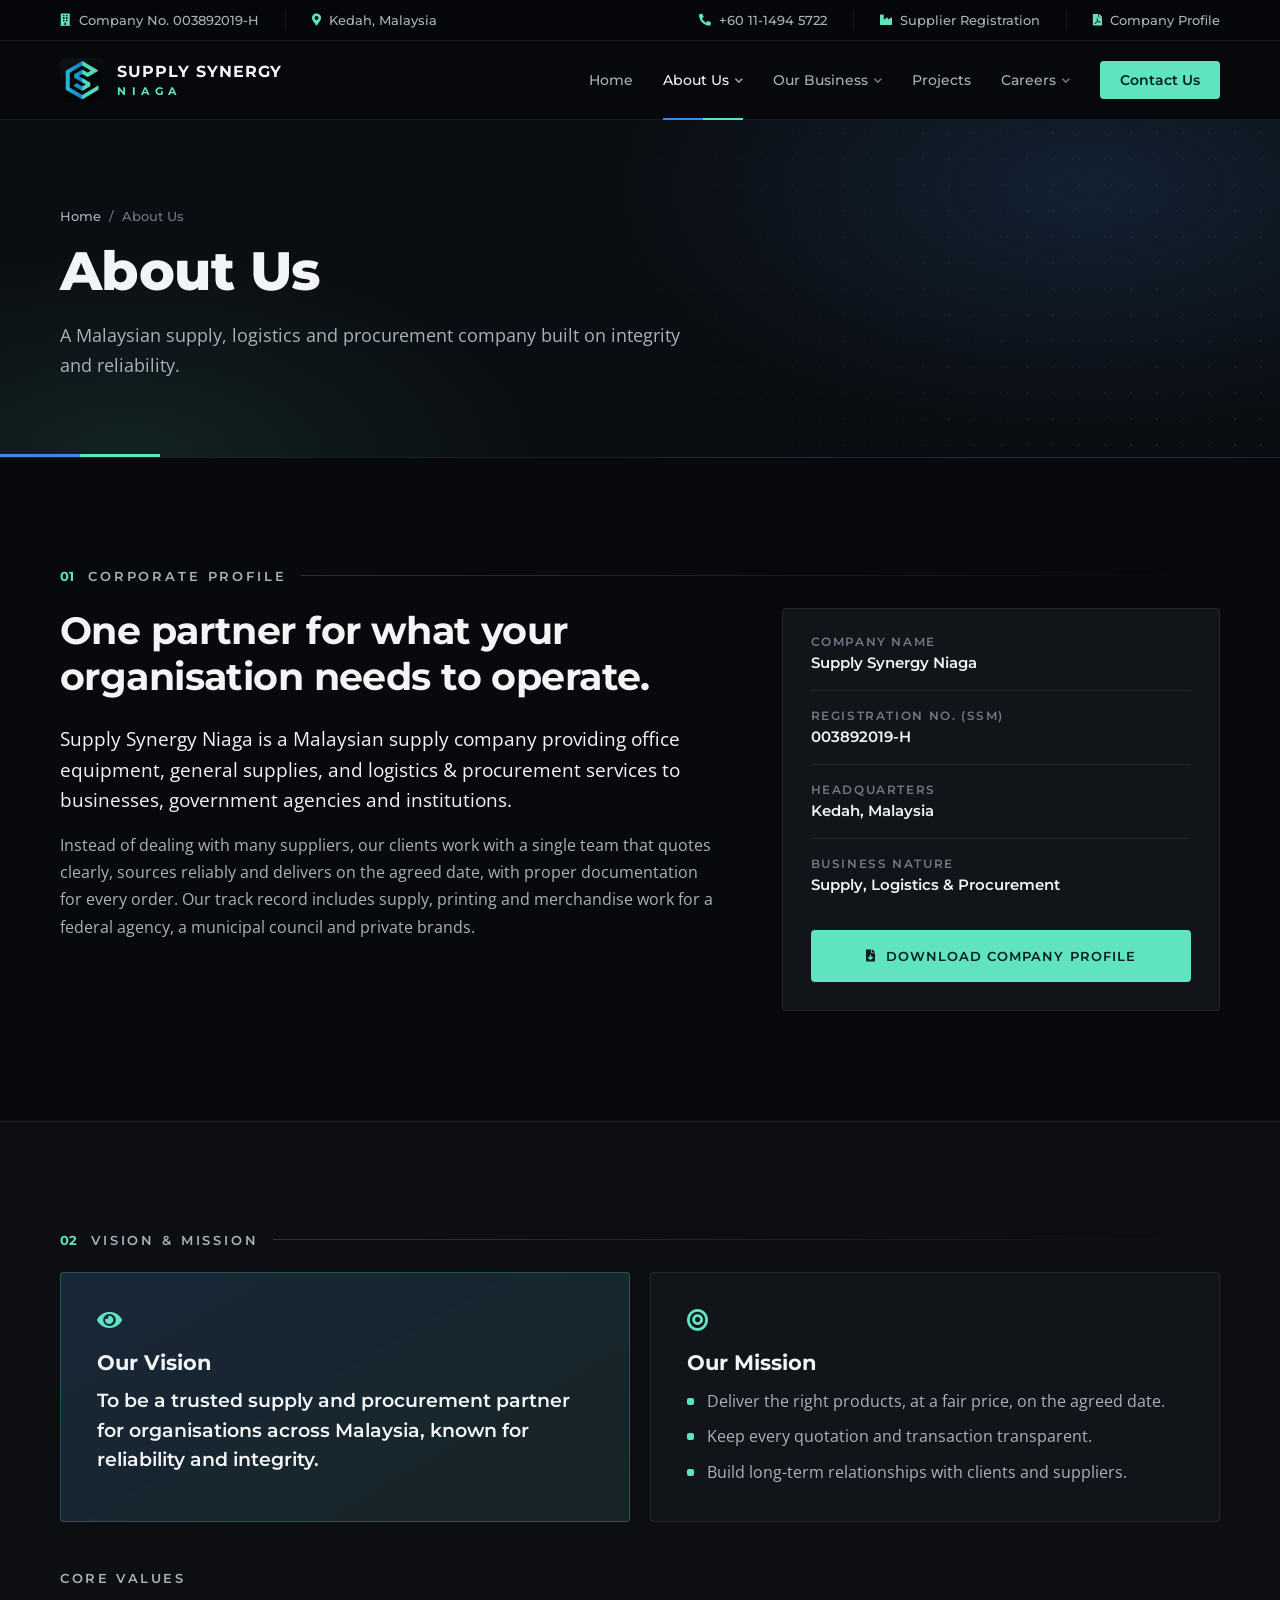
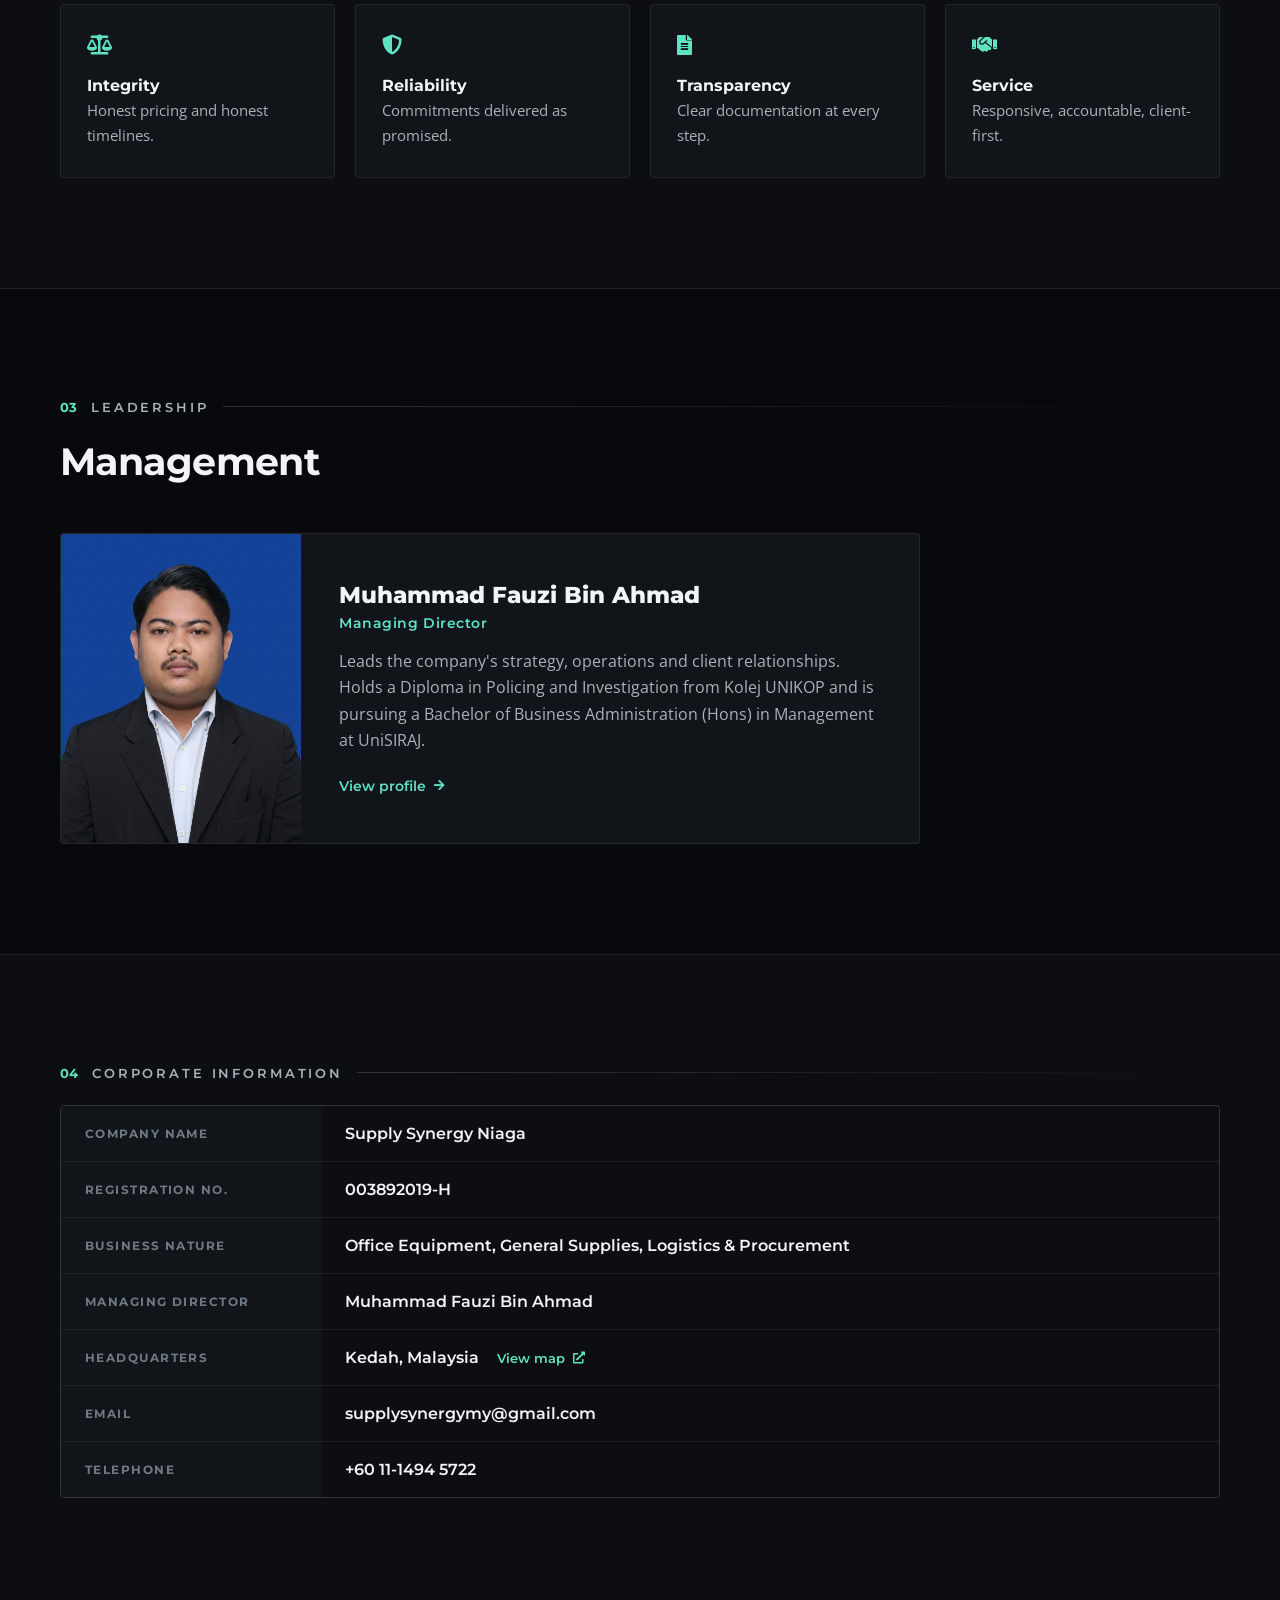
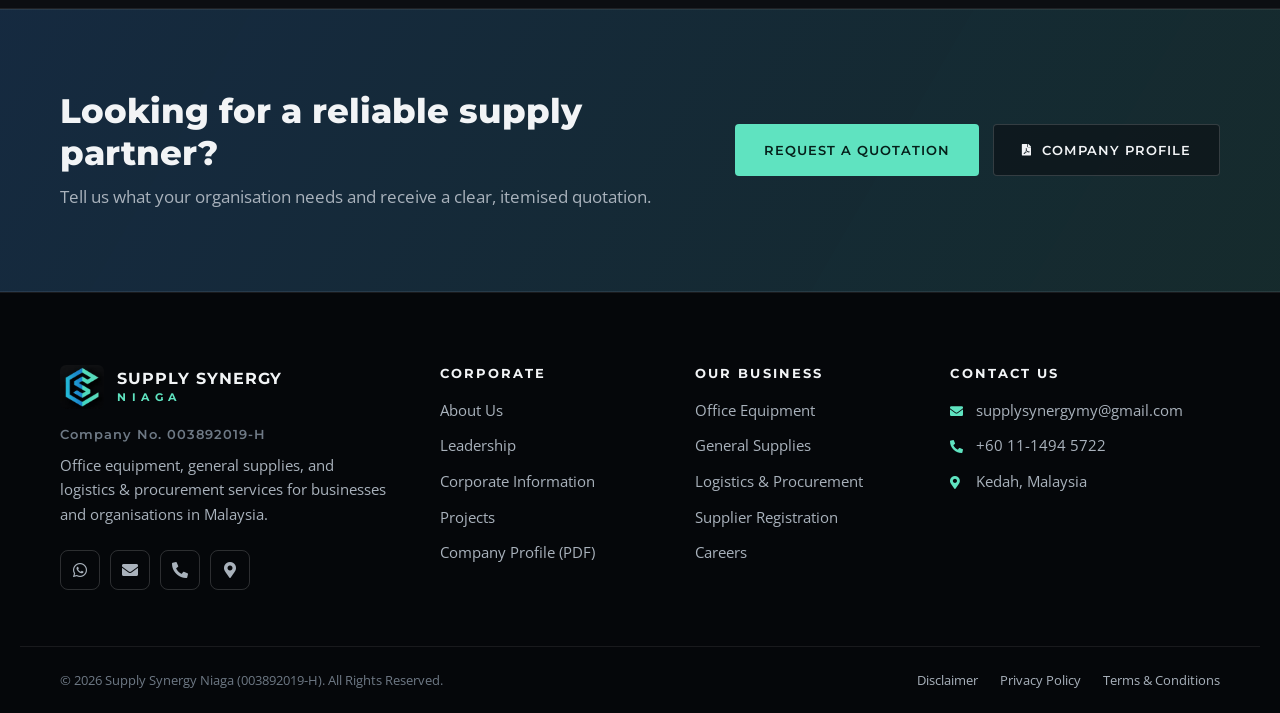
==== commit e6f6d442: "Corporate redesign: mega menu, at-a-glance strip, leadership and resources sections" ====
--- a/about.html
+++ b/about.html
@@ -19,12 +19,12 @@
 <div class="topbar">
     <div class="wrap topbar-inner">
         <div class="tb-left">
-            <a href="mailto:supplysynergymy@gmail.com"><i class="fas fa-envelope"></i>supplysynergymy@gmail.com</a>
+            <span><i class="fas fa-building"></i>Company No. 003892019-H</span>
+            <span><i class="fas fa-map-marker-alt"></i>Kedah, Malaysia</span>
+        </div>
+        <div class="tb-right">
             <a href="tel:+601114945722"><i class="fas fa-phone-alt"></i>+60 11-1494 5722</a>
-            <span><i class="fas fa-map-marker-alt"></i>Kedah, Malaysia</span>
-        </div>
-        <div class="tb-right">
-            <a href="https://wa.me/601114945722" target="_blank" rel="noopener"><i class="fab fa-whatsapp"></i>WhatsApp</a>
+            <a href="careers.html#suppliers"><i class="fas fa-industry"></i>Supplier Registration</a>
             <a href="company-profile.pdf" target="_blank"><i class="fas fa-file-pdf"></i>Company Profile</a>
         </div>
     </div>
@@ -42,29 +42,50 @@
             <a href="index.html" class="top">Home</a>
             <div class="dd">
                 <a href="about.html" class="top current" aria-current="page">About Us <i class="fas fa-chevron-down dd-caret"></i></a>
-                <div class="dd-menu">
-                    <a href="about.html#profile">Corporate Profile</a>
-                    <a href="about.html#vision">Vision &amp; Mission</a>
-                    <a href="about.html#leadership">Leadership</a>
-                    <a href="about.html#corporate-info">Corporate Information</a>
+                <div class="dd-menu mega">
+                    <div class="mega-intro">
+                        <p class="mega-title">About Us</p>
+                        <p>A Malaysian supply, logistics and procurement company built on integrity and reliability.</p>
+                        <a href="about.html" class="text-link">Overview <i class="fas fa-arrow-right"></i></a>
+                    </div>
+                    <div class="mega-links">
+                        <a href="about.html#profile"><strong>Corporate Profile</strong><span>Who we are and what we do</span></a>
+                        <a href="about.html#vision"><strong>Vision &amp; Mission</strong><span>Our direction and core values</span></a>
+                        <a href="about.html#leadership"><strong>Leadership</strong><span>The team that leads the company</span></a>
+                        <a href="about.html#corporate-info"><strong>Corporate Information</strong><span>Registration and company details</span></a>
+                    </div>
                 </div>
             </div>
             <div class="dd">
                 <a href="services.html" class="top">Our Business <i class="fas fa-chevron-down dd-caret"></i></a>
-                <div class="dd-menu">
-                    <a href="services.html#office-equipment">Office Equipment</a>
-                    <a href="services.html#general-supplies">General Supplies</a>
-                    <a href="services.html#logistics-procurement">Logistics &amp; Procurement</a>
-                    <a href="services.html#industries">Industries We Serve</a>
+                <div class="dd-menu mega">
+                    <div class="mega-intro">
+                        <p class="mega-title">Our Business</p>
+                        <p>Three lines of business, delivered as one service by a single accountable team.</p>
+                        <a href="services.html" class="text-link">Overview <i class="fas fa-arrow-right"></i></a>
+                    </div>
+                    <div class="mega-links">
+                        <a href="services.html#office-equipment"><strong>Office Equipment</strong><span>Furniture, machines and devices</span></a>
+                        <a href="services.html#general-supplies"><strong>General Supplies</strong><span>Consumables, printing and merchandise</span></a>
+                        <a href="services.html#logistics-procurement"><strong>Logistics &amp; Procurement</strong><span>Sourcing, purchasing and delivery</span></a>
+                        <a href="services.html#industries"><strong>Industries We Serve</strong><span>Government, councils and private sector</span></a>
+                    </div>
                 </div>
             </div>
             <a href="projects.html" class="top">Projects</a>
             <div class="dd">
                 <a href="careers.html" class="top">Careers <i class="fas fa-chevron-down dd-caret"></i></a>
-                <div class="dd-menu">
-                    <a href="careers.html#careers">Join Our Team</a>
-                    <a href="careers.html#suppliers">Supplier Registration</a>
-                    <a href="careers.html#partnership">Business Partnership</a>
+                <div class="dd-menu mega">
+                    <div class="mega-intro">
+                        <p class="mega-title">Careers</p>
+                        <p>We welcome talented people, reliable suppliers and like-minded businesses to grow with us.</p>
+                        <a href="careers.html" class="text-link">Overview <i class="fas fa-arrow-right"></i></a>
+                    </div>
+                    <div class="mega-links">
+                        <a href="careers.html#careers"><strong>Join Our Team</strong><span>Send us your resume</span></a>
+                        <a href="careers.html#suppliers"><strong>Supplier Registration</strong><span>Register as a supplier</span></a>
+                        <a href="careers.html#partnership"><strong>Business Partnership</strong><span>Joint tenders and co-supply</span></a>
+                    </div>
                 </div>
             </div>
             <a href="contact.html" class="nav-cta">Contact Us</a>
--- a/style.css
+++ b/style.css
@@ -19,7 +19,7 @@
 
     --head: 'Montserrat', Arial, sans-serif;
     --body: 'Open Sans', Arial, sans-serif;
-    --r: 8px;
+    --r: 4px;
     --ease: cubic-bezier(.2,.7,.2,1);
     --hh: 78px;
 }
@@ -62,6 +62,7 @@
 .topbar a, .topbar span { display: inline-flex; align-items: center; gap: 8px; white-space: nowrap; transition: color .2s; }
 .topbar i { color: var(--mint); font-size: 12px; }
 .topbar a:hover { color: var(--text); }
+.tb-right a + a, .tb-left span + span { padding-left: 26px; border-left: 1px solid var(--line); }
 
 /* ═════════ HEADER ═════════ */
 .header {
@@ -103,22 +104,34 @@
 }
 .nav-indicator.show { opacity: 1; }
 
-.dd { position: relative; align-self: stretch; display: flex; align-items: center; }
+/* mega menu: full-width panel under the header */
+.header-inner { position: relative; }
+.nav { position: static; }
+.dd { position: static; align-self: stretch; display: flex; align-items: center; }
 .dd > a { display: inline-flex; align-items: center; gap: 6px; }
 .dd-caret { font-size: 9px; opacity: .7; transition: transform .25s; }
 .dd:hover .dd-caret, .dd:focus-within .dd-caret { transform: rotate(180deg); }
 .dd-menu {
-    position: absolute; top: 100%; left: -18px; min-width: 250px;
-    padding: 8px;
-    background: #0f1318; border: 1px solid var(--line-2); border-radius: 0 0 8px 8px;
-    box-shadow: 0 24px 60px rgba(0,0,0,.55);
+    position: absolute; top: 100%; left: 40px; right: 40px;
+    display: grid; grid-template-columns: 320px minmax(0, 1fr);
+    background: #0d1015; border: 1px solid var(--line-2); border-top: 0;
+    box-shadow: 0 30px 60px rgba(0,0,0,.6);
     opacity: 0; visibility: hidden; transform: translateY(6px);
     transition: opacity .2s, transform .2s, visibility .2s;
     z-index: 60;
 }
+.dd-menu::before { content: ''; position: absolute; left: 0; top: 0; width: 160px; height: 2px; background: var(--bar); }
 .dd:hover .dd-menu, .dd:focus-within .dd-menu { opacity: 1; visibility: visible; transform: none; }
-.dd-menu a { display: block; padding: 10px 14px; border-radius: 4px; font: 500 14px var(--head); color: var(--text-2); white-space: nowrap; }
-.dd-menu a:hover { background: rgba(95,227,192,.08); color: var(--mint); }
+.mega-intro { padding: 36px 36px 34px; border-right: 1px solid var(--line); background: var(--bg-2); }
+.mega-title { font: 700 22px var(--head); color: var(--text); }
+.mega-intro p:not(.mega-title) { margin-top: 10px; font-size: 14.5px; line-height: 1.65; }
+.mega-intro .text-link { margin-top: 18px; }
+.mega-links { padding: 24px; display: grid; grid-template-columns: repeat(2, minmax(0, 1fr)); gap: 4px; align-content: start; }
+.mega-links a { display: block; padding: 16px 18px; border-left: 2px solid transparent; transition: background .2s, border-color .2s; }
+.mega-links a:hover { background: rgba(255,255,255,.03); border-left-color: var(--mint); }
+.mega-links strong { display: block; font: 600 15px var(--head); color: var(--text); }
+.mega-links span { display: block; margin-top: 3px; font: 400 13.5px var(--body); color: var(--muted); }
+.mega-links a:hover strong { color: var(--mint); }
 
 .menu { display: none; width: 40px; height: 40px; background: none; border: 0; cursor: pointer; position: relative; }
 .menu span { position: absolute; left: 9px; right: 9px; height: 2px; border-radius: 2px; background: var(--text); transition: transform .25s, opacity .25s, top .25s; }
@@ -130,7 +143,7 @@
 .menu[aria-expanded="true"] span:nth-child(3) { top: 19px; transform: rotate(-45deg); }
 
 /* ═════════ HOME HERO ═════════ */
-.hero { position: relative; overflow: hidden; padding: 110px 0 170px; }
+.hero { position: relative; overflow: hidden; padding: 104px 0 0; border-bottom: 1px solid var(--line); }
 .hero-bg { position: absolute; inset: 0; pointer-events: none; }
 .hero-bg::before {          /* dot grid */
     content: ''; position: absolute; inset: 0;
@@ -187,20 +200,18 @@
 .hero-banner { animation-delay: .35s; }
 @keyframes rise { from { opacity: 0; transform: translateY(22px); } to { opacity: 1; transform: none; } }
 
-/* key facts, overlapping the bottom of the hero */
-.keyfacts { position: relative; z-index: 3; margin-top: -90px; }
-.kf {
-    position: relative; overflow: hidden;
-    display: grid; grid-template-columns: repeat(4, minmax(0, 1fr));
-    background: var(--card); border: 1px solid var(--line-2); border-radius: var(--r);
-    box-shadow: 0 30px 60px rgba(0,0,0,.5);
-}
-.kf::before { content: ''; position: absolute; left: 0; top: 0; width: 160px; height: 3px; background: var(--bar); }
-.kf div { padding: 32px 30px 28px; }
-.kf div + div { border-left: 1px solid var(--line); }
-.kf dt { display: flex; align-items: center; gap: 10px; font: 600 11.5px var(--head); letter-spacing: .16em; text-transform: uppercase; color: var(--muted); }
-.kf dt i { color: var(--mint); font-size: 13px; }
-.kf dd { margin-top: 8px; font: 700 18px/1.35 var(--head); color: var(--text); }
+/* at a glance: strip along the bottom of the hero */
+.glance { position: relative; z-index: 2; margin-top: 96px; border-top: 1px solid var(--line-2); background: rgba(12,14,18,.75); }
+.glance-inner { display: grid; grid-template-columns: 170px minmax(0, 1fr); align-items: stretch; }
+.glance-label {
+    position: relative; padding: 30px 0;
+    font: 700 13px/1.5 var(--head); letter-spacing: .2em; text-transform: uppercase; color: var(--mint);
+}
+.glance-label::before { content: ''; position: absolute; left: 0; top: -1px; width: 60px; height: 2px; background: var(--bar); }
+.glance-grid { display: grid; grid-template-columns: repeat(4, minmax(0, 1fr)); }
+.glance-grid div { padding: 28px 28px; border-left: 1px solid var(--line); }
+.glance-grid dt { font: 600 11.5px var(--head); letter-spacing: .16em; text-transform: uppercase; color: var(--muted); }
+.glance-grid dd { margin-top: 6px; font: 700 18px/1.35 var(--head); color: var(--text); }
 
 /* ═════════ SECTIONS ═════════ */
 .section { padding: 110px 0; }
@@ -229,47 +240,82 @@
 .text-link:hover i { transform: translateX(4px); }
 
 /* card hover, shared */
-.segment, .project, .value, .industries div, .join-card, .pm-card {
+.project, .value, .industries div, .join-card, .pm-card {
     transition: transform .3s var(--ease), box-shadow .3s, border-color .3s;
 }
-.segment:hover, .project:hover, .value:hover, .industries div:hover, .join-card:hover {
+.project:hover, .value:hover, .industries div:hover, .join-card:hover {
     transform: translateY(-5px);
     border-color: rgba(95,227,192,.35);
     box-shadow: 0 22px 50px rgba(0,0,0,.5);
 }
 
-/* ── home: who we are ── */
-.intro { display: grid; grid-template-columns: minmax(0, 1.15fr) minmax(0, 1fr); gap: 72px; align-items: start; }
-.intro .sec-title { margin-bottom: 24px; }
-.intro p + p { margin-top: 16px; }
-.pillars { background: var(--card); border: 1px solid var(--line); border-radius: var(--r); padding: 4px 28px; }
-.pillar { display: grid; grid-template-columns: 46px minmax(0, 1fr); gap: 18px; padding: 22px 0; }
-.pillar + .pillar { border-top: 1px solid var(--line); }
-.pillar i {
-    width: 46px; height: 46px; display: grid; place-items: center; border-radius: 6px;
-    background: rgba(95,227,192,.08); border: 1px solid rgba(95,227,192,.2); color: var(--mint); font-size: 17px;
-}
-.pillar strong { display: block; font: 700 16px var(--head); color: var(--text); }
-.pillar span { display: block; margin-top: 3px; font-size: 14.5px; }
-
-/* ── home: business segments ── */
-.segments { display: grid; grid-template-columns: repeat(3, minmax(0, 1fr)); gap: 20px; }
-.segment {
-    position: relative; display: flex; flex-direction: column; overflow: hidden;
-    padding: 38px 32px 30px; background: var(--card); border: 1px solid var(--line); border-radius: var(--r);
-}
-.segment::before {
-    content: ''; position: absolute; left: 0; top: 0; right: 0; height: 3px;
+/* editorial section opening: title left, intro right */
+.sec-intro {
+    display: grid; grid-template-columns: minmax(0, 1.2fr) minmax(0, 1fr); gap: 72px; align-items: end;
+    padding-bottom: 40px; margin-bottom: 48px; border-bottom: 1px solid var(--line);
+}
+.sec-intro .sec-title { margin-bottom: 0; }
+.sec-intro .lead { font-size: 17.5px; }
+.sec-intro .text-link { margin-top: 18px; }
+
+/* ── home: values row ── */
+.values-row { display: grid; grid-template-columns: repeat(4, minmax(0, 1fr)); }
+.values-row div { padding: 6px 32px 6px 0; }
+.values-row div + div { padding-left: 32px; border-left: 1px solid var(--line); }
+.values-row span { font: 700 13px var(--head); color: var(--mint); }
+.values-row strong { display: block; margin-top: 14px; font: 700 20px var(--head); color: var(--text); }
+.values-row p { margin-top: 6px; font-size: 15px; }
+
+/* ── home: business divisions ── */
+.divisions { display: grid; grid-template-columns: repeat(3, minmax(0, 1fr)); border: 1px solid var(--line-2); background: var(--card); }
+.division {
+    position: relative; display: flex; flex-direction: column;
+    padding: 40px 36px 34px;
+    transition: background .3s;
+}
+.division + .division { border-left: 1px solid var(--line-2); }
+.division::before {
+    content: ''; position: absolute; left: 0; top: -1px; right: 0; height: 2px;
     background: var(--bar); transform: scaleX(0); transform-origin: left; transition: transform .4s var(--ease);
 }
-.segment:hover::before { transform: scaleX(1); }
-.seg-num { position: absolute; top: 26px; right: 28px; font: 800 38px var(--head); color: rgba(255,255,255,.06); }
-.segment > i { font-size: 28px; color: var(--mint); }
-.segment h3 { margin-top: 22px; font-size: 21px; font-weight: 700; }
-.segment p { margin-top: 10px; font-size: 15px; flex: 1; }
-.seg-more { margin-top: 24px; display: inline-flex; align-items: center; gap: 8px; font: 600 14px var(--head); color: var(--mint); }
-.seg-more i { font-size: 12px; transition: transform .25s; }
-.segment:hover .seg-more i { transform: translateX(4px); }
+.division:hover { background: var(--card-2); }
+.division:hover::before { transform: scaleX(1); }
+.div-num { font: 700 13px var(--head); color: var(--muted); }
+.division > i { margin-top: 26px; font-size: 30px; color: var(--mint); }
+.division h3 { margin-top: 22px; font-size: 22px; font-weight: 700; }
+.division p { margin-top: 10px; font-size: 15px; }
+.division ul { margin-top: 20px; padding-top: 18px; border-top: 1px solid var(--line); display: grid; gap: 8px; flex: 1; align-content: start; }
+.division li { position: relative; padding-left: 18px; font-size: 14.5px; color: var(--text); }
+.division li::before { content: ''; position: absolute; left: 0; top: 10px; width: 8px; height: 1px; background: var(--mint); }
+.div-more { margin-top: 28px; display: inline-flex; align-items: center; gap: 8px; font: 600 13px var(--head); letter-spacing: .08em; text-transform: uppercase; color: var(--mint); }
+.div-more i { font-size: 11px; transition: transform .25s; }
+.division:hover .div-more i { transform: translateX(4px); }
+
+/* ── home: leadership feature ── */
+.leader-feature { display: grid; grid-template-columns: 380px minmax(0, 1fr); gap: 80px; align-items: center; }
+.lf-photo { position: relative; aspect-ratio: 4 / 5; overflow: hidden; border: 1px solid var(--line-2); }
+.lf-photo img { width: 100%; height: 100%; object-fit: cover; object-position: center top; }
+.lf-photo::after { content: ''; position: absolute; left: 0; bottom: 0; width: 100%; height: 3px; background: var(--bar); }
+.lf-body .sec-title { margin-bottom: 30px; }
+.lf-name { font: 700 22px var(--head); color: var(--text); }
+.lf-role { margin-top: 2px; font: 600 12.5px var(--head); letter-spacing: .16em; text-transform: uppercase; color: var(--mint); }
+.lf-body p:not(.lf-name):not(.lf-role) { margin-top: 18px; max-width: 620px; }
+
+/* ── home: corporate resources ── */
+.docs { border-top: 1px solid var(--line-2); }
+.docs a {
+    display: grid; grid-template-columns: 44px minmax(0, 1fr) 90px 140px; gap: 24px; align-items: center;
+    padding: 24px 12px; border-bottom: 1px solid var(--line);
+    transition: background .2s;
+}
+.docs a:hover { background: rgba(255,255,255,.025); }
+.docs a > i { font-size: 22px; color: var(--mint); text-align: center; }
+.doc-name strong { display: block; font: 700 17px var(--head); color: var(--text); }
+.doc-name small { display: block; margin-top: 2px; font-size: 14px; color: var(--muted); }
+.doc-type { font: 600 11.5px var(--head); letter-spacing: .16em; text-transform: uppercase; color: var(--text-2); }
+.doc-act { justify-self: end; display: inline-flex; align-items: center; gap: 10px; font: 600 13px var(--head); letter-spacing: .08em; text-transform: uppercase; color: var(--mint); }
+.doc-act i { font-size: 12px; transition: transform .25s; }
+.docs a:hover .doc-act i { transform: translateX(3px); }
 
 /* ── partners: moving rows, government and private ── */
 .partners { overflow: hidden; }
@@ -598,9 +644,13 @@
     .tb-left span { display: none; }
     .projects { grid-template-columns: repeat(2, minmax(0, 1fr)); }
     .values, .industries { grid-template-columns: repeat(2, minmax(0, 1fr)); }
-    .kf { grid-template-columns: repeat(2, minmax(0, 1fr)); }
-    .kf div:nth-child(3) { border-left: 0; }
-    .kf div:nth-child(n+3) { border-top: 1px solid var(--line); }
+    .glance-inner { grid-template-columns: 1fr; }
+    .glance-label { padding: 24px 0 0; }
+    .glance-label br { display: none; }
+    .glance-grid div:first-child { border-left: 0; padding-left: 0; }
+    .mega-links { grid-template-columns: 1fr 1fr; }
+    .dd-menu { grid-template-columns: 260px minmax(0, 1fr); }
+    .leader-feature { grid-template-columns: 300px minmax(0, 1fr); gap: 56px; }
     .bf-grid { grid-template-columns: 1fr 1fr; }
     .svc-detail { grid-template-columns: 320px minmax(0, 1fr); gap: 56px; }
     #general-supplies .svc-detail { grid-template-columns: minmax(0, 1fr) 320px; }
@@ -622,20 +672,38 @@
     .dd { display: block; }
     .dd > a { display: flex; width: 100%; justify-content: space-between; }
     .dd-caret { display: none; }
-    .dd-menu { position: static; opacity: 1; visibility: visible; transform: none; min-width: 0; padding: 4px 0 10px 14px; background: none; border: 0; box-shadow: none; }
-    .dd-menu a { padding: 10px 0; font-size: 15px; }
+    .dd-menu { position: static; display: block; opacity: 1; visibility: visible; transform: none; padding: 4px 0 10px 14px; background: none; border: 0; box-shadow: none; }
+    .dd-menu::before, .mega-intro, .mega-links span { display: none; }
+    .mega-links { display: block; padding: 0; }
+    .mega-links a { padding: 10px 0; border-left: 0; }
+    .mega-links a:hover { background: none; }
+    .mega-links strong { font-size: 15px; font-weight: 500; color: var(--text-2); }
     .nav a.nav-cta { margin-top: 24px; text-align: center; padding: 15px; border-bottom: 0; }
     .nav-indicator { display: none; }
 
-    .hero { padding: 56px 0 140px; }
+    .hero { padding: 56px 0 0; }
+    .glance { margin-top: 56px; }
+    .glance-grid { grid-template-columns: 1fr 1fr; }
+    .glance-grid div { padding: 20px 20px 20px 0; border-left: 0; }
+    .glance-grid div:nth-child(even) { padding-left: 20px; border-left: 1px solid var(--line); }
+    .glance-grid div:nth-child(n+3) { border-top: 1px solid var(--line); }
+    .sec-intro { grid-template-columns: 1fr; gap: 20px; align-items: start; padding-bottom: 32px; margin-bottom: 36px; }
+    .values-row { grid-template-columns: 1fr 1fr; gap: 28px 0; }
+    .values-row div:nth-child(3) { padding-left: 0; border-left: 0; }
+    .divisions { grid-template-columns: 1fr; }
+    .division + .division { border-left: 0; border-top: 1px solid var(--line-2); }
+    .leader-feature { grid-template-columns: 1fr; gap: 36px; }
+    .lf-photo { max-width: 320px; }
+    .docs a { grid-template-columns: 36px minmax(0, 1fr) auto; gap: 16px; }
+    .doc-type { display: none; }
     .hero-inner { grid-template-columns: 1fr; gap: 48px; }
     .h2, .h4 { display: none; }
     .section { padding: 84px 0; }
-    .intro, .biz-about, .svc-detail, #general-supplies .svc-detail { grid-template-columns: 1fr; gap: 36px; }
+    .biz-about, .svc-detail, #general-supplies .svc-detail { grid-template-columns: 1fr; gap: 36px; }
     #general-supplies .svc-visual { order: 0; }
     .svc-visual { max-width: 280px; }
-    .segments, .join, .vm, .apply { grid-template-columns: 1fr; }
-    .segments, .join { max-width: 600px; }
+    .join, .vm, .apply { grid-template-columns: 1fr; }
+    .join { max-width: 600px; }
     .sec-row { flex-direction: column; align-items: flex-start; }
     .cta-inner { flex-direction: column; align-items: flex-start; }
     .process ol { grid-template-columns: 1fr; border-top: 0; border-left: 2px solid var(--line-2); margin-left: 15px; }
@@ -663,13 +731,15 @@
     .brand-name { font-size: 14px; }
     .biz-accent { font-size: 10px; letter-spacing: .42em; }
     .home-actions .btn, .cta-actions .btn { flex: 1 1 100%; }
-    .kf { grid-template-columns: 1fr; }
-    .kf div { padding: 22px 20px; }
-    .kf div + div { border-left: 0; border-top: 1px solid var(--line); }
+    .values-row { grid-template-columns: 1fr; }
+    .values-row div, .values-row div + div { padding: 0 0 22px; border-left: 0; border-bottom: 1px solid var(--line); }
+    .division { padding: 32px 22px 28px; }
+    .docs a { padding: 20px 4px; }
+    .doc-act { font-size: 0; gap: 0; }
+    .doc-act i { font-size: 14px; }
     .projects, .values, .industries { grid-template-columns: 1fr; }
     .scope.two { grid-template-columns: 1fr; }
     .vm-card { padding: 28px 22px; }
-    .pillars { padding: 4px 18px; }
     .leader { grid-template-columns: 1fr; }
     .leader-photo { aspect-ratio: 1 / 1; }
     .contact-info, .contact-form, .loc-info { padding: 30px 20px; }
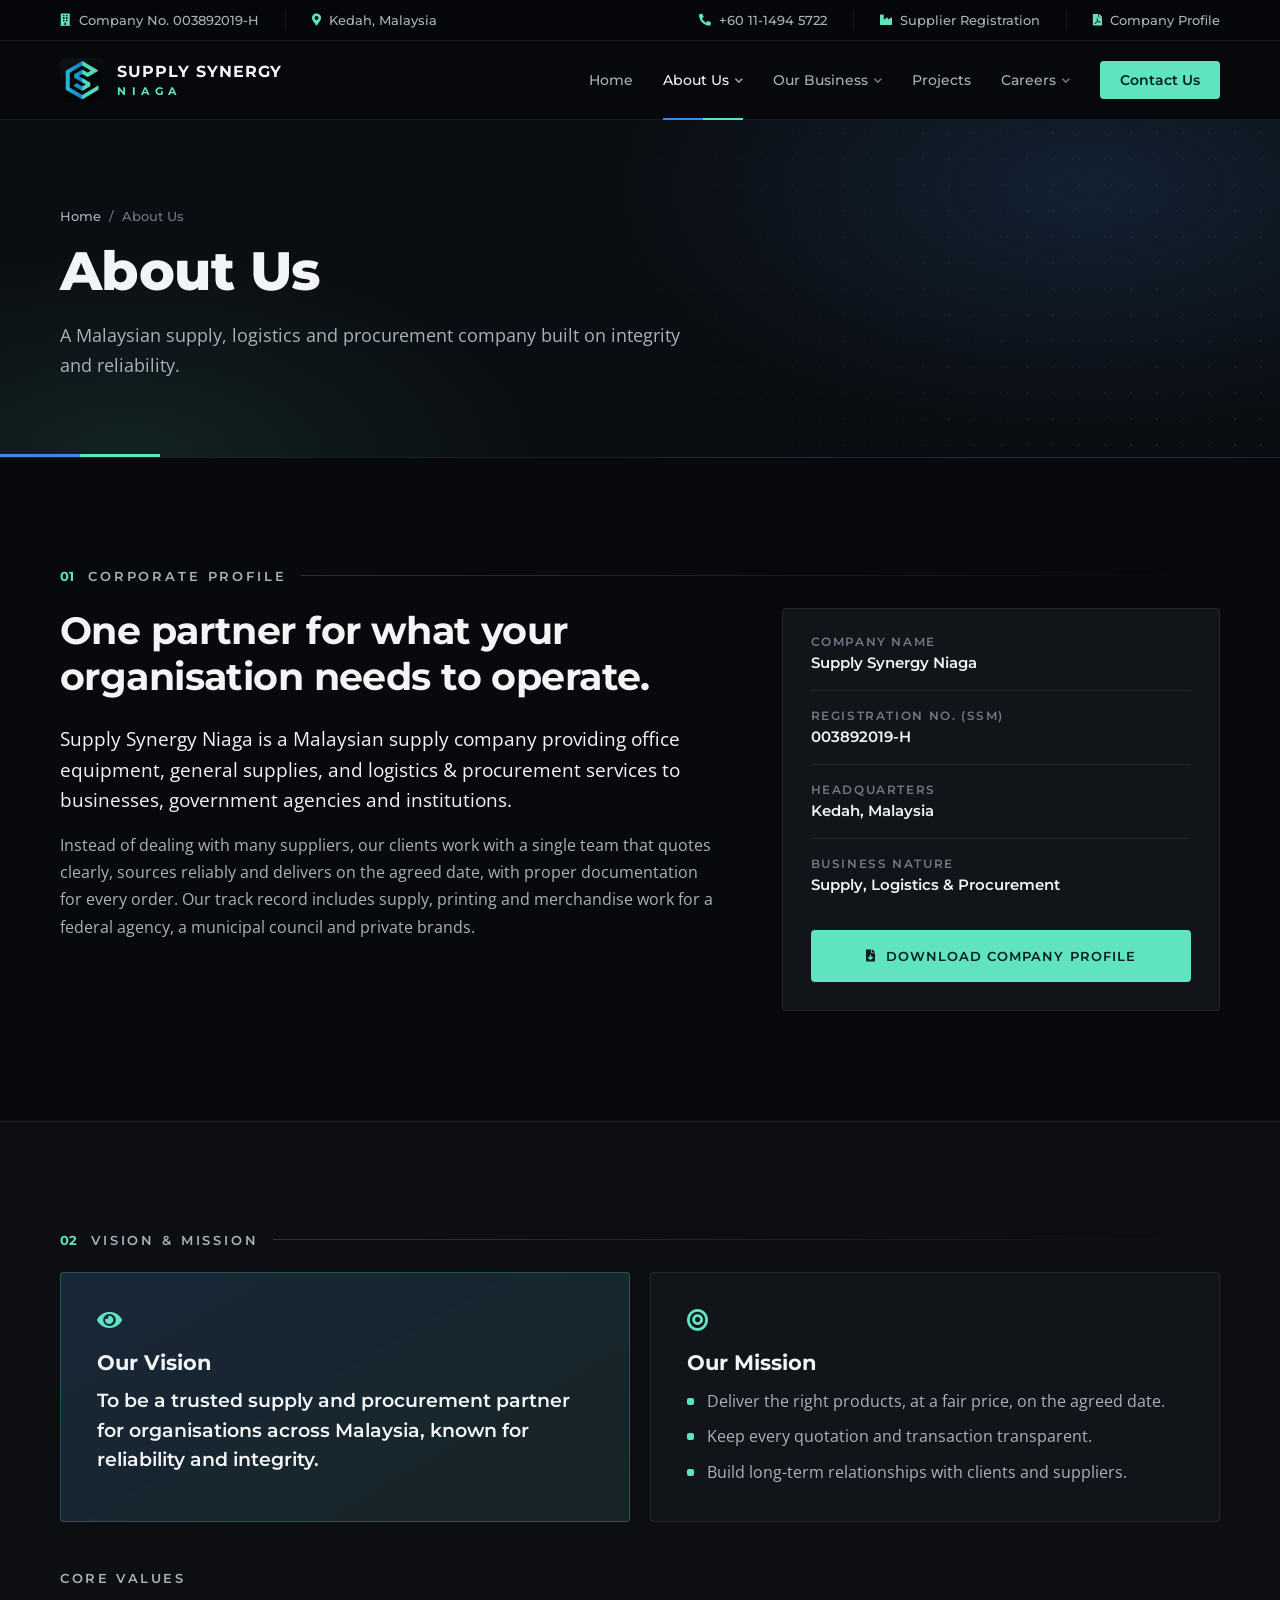
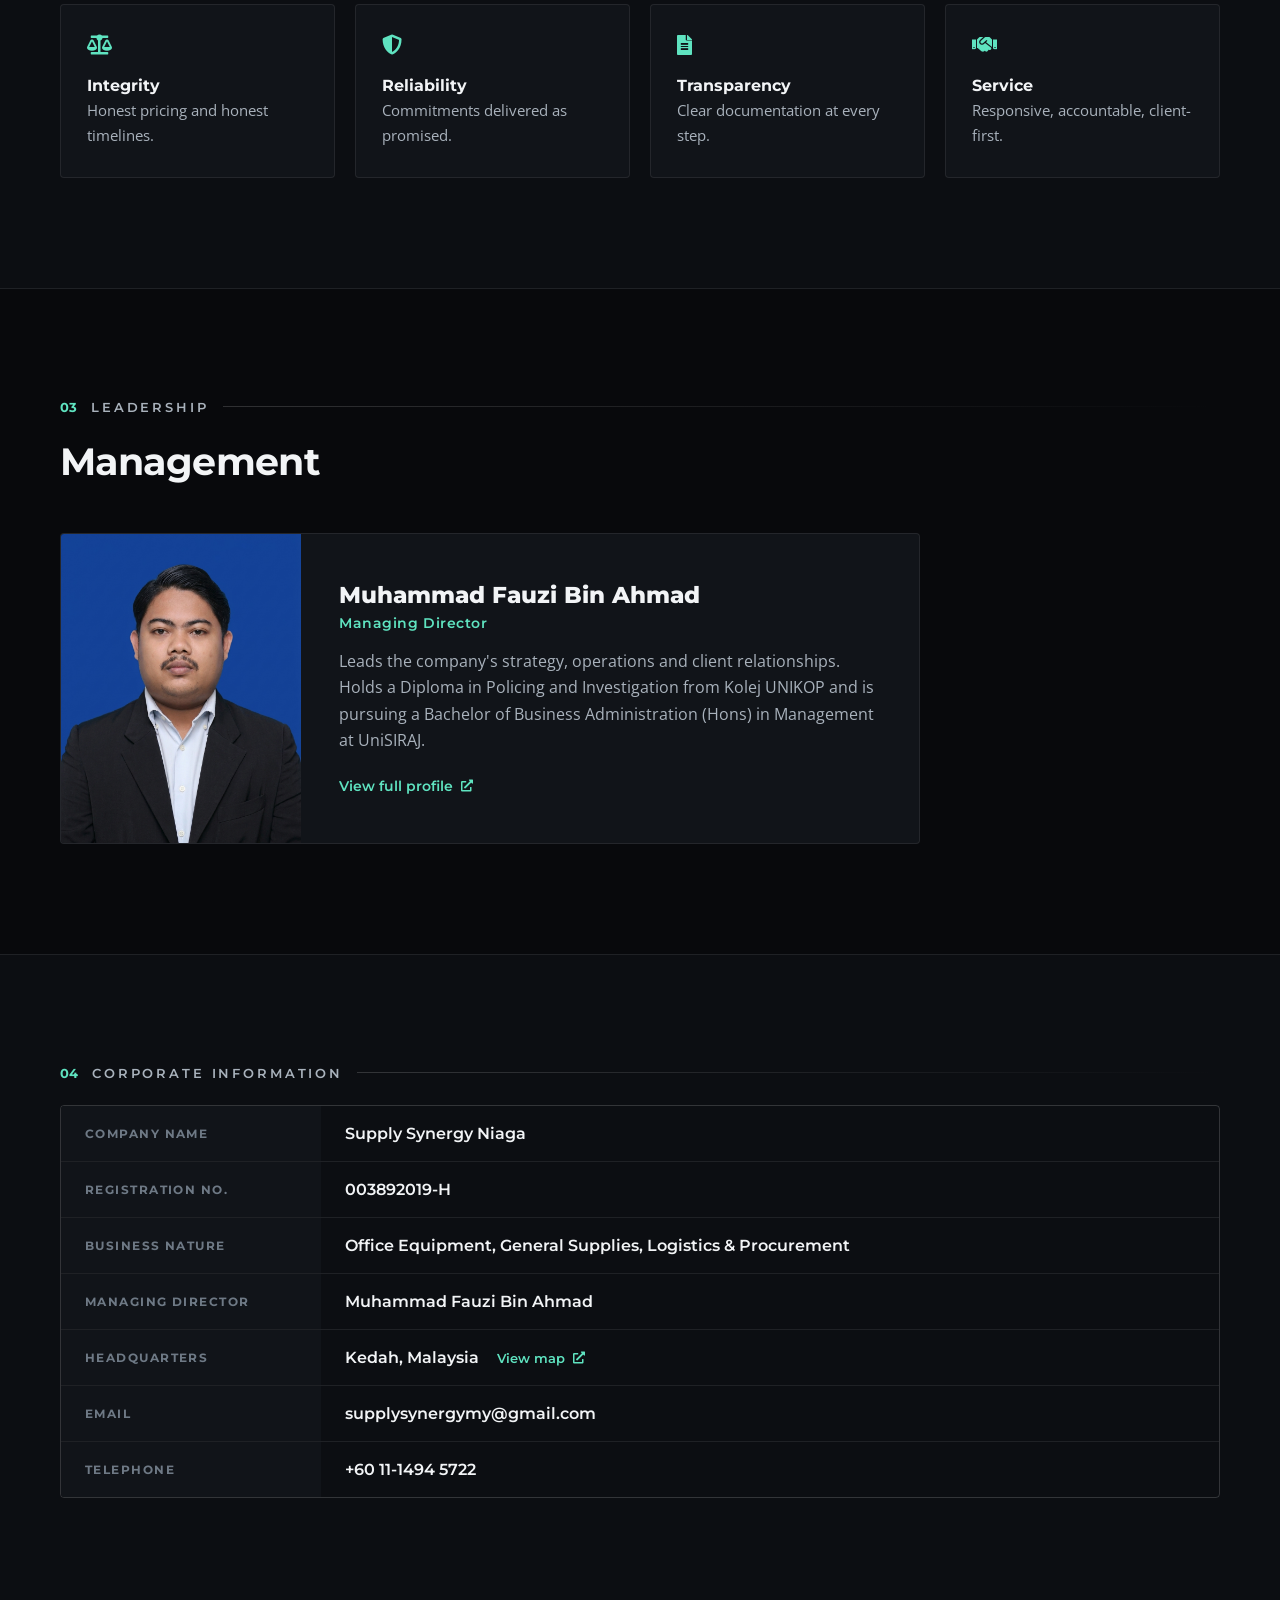
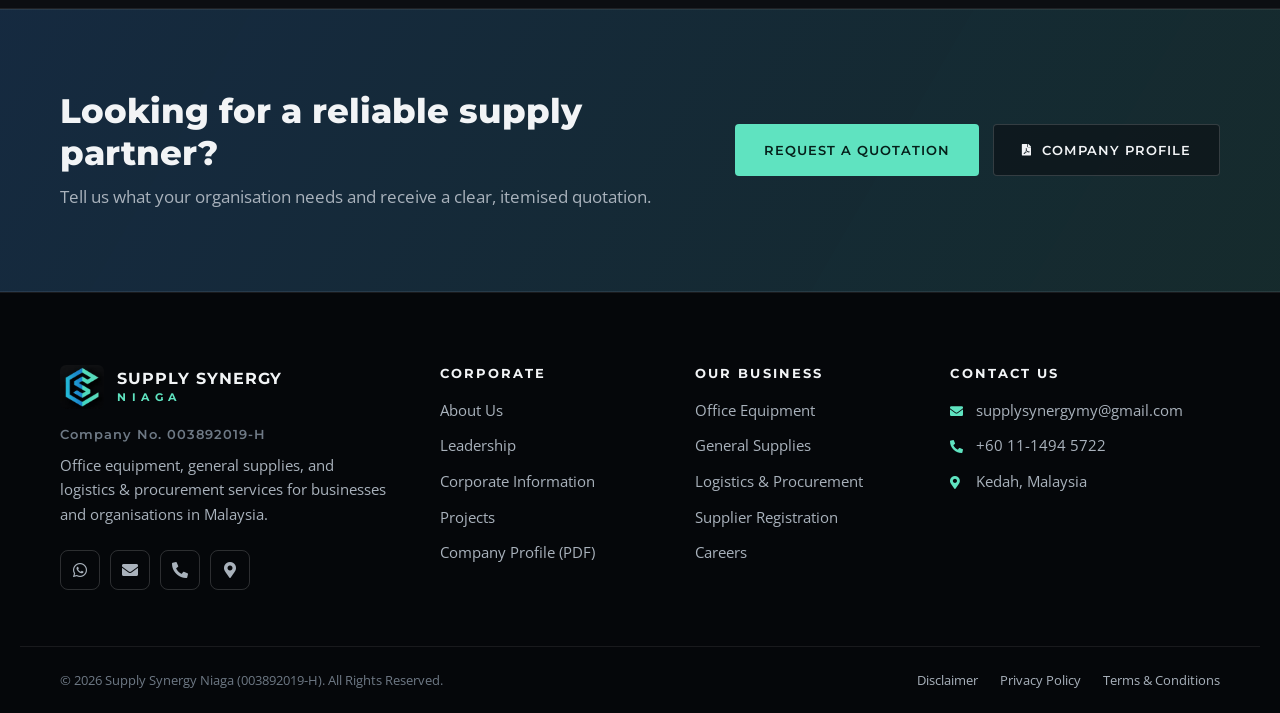
==== commit d22e63e2: "Link Managing Director profile to portfolio site" ====
--- a/about.html
+++ b/about.html
@@ -165,7 +165,7 @@
                     <h3>Muhammad Fauzi Bin Ahmad</h3>
                     <p class="leader-role">Managing Director</p>
                     <p>Leads the company's strategy, operations and client relationships. Holds a Diploma in Policing and Investigation from Kolej UNIKOP and is pursuing a Bachelor of Business Administration (Hons) in Management at UniSIRAJ.</p>
-                    <a href="../Portfolio%20Fauzi/index.html" class="text-link">View profile <i class="fas fa-arrow-right"></i></a>
+                    <a href="https://portfoliomuhammadfauzi.netlify.app" target="_blank" rel="noopener" class="text-link">View full profile <i class="fas fa-external-link-alt"></i></a>
                 </div>
             </article>
         </div>
--- a/style.css
+++ b/style.css
@@ -142,66 +142,64 @@
 .menu[aria-expanded="true"] span:nth-child(2) { opacity: 0; }
 .menu[aria-expanded="true"] span:nth-child(3) { top: 19px; transform: rotate(-45deg); }
 
-/* ═════════ HOME HERO ═════════ */
-.hero { position: relative; overflow: hidden; padding: 104px 0 0; border-bottom: 1px solid var(--line); }
+/* ═════════ HOME HERO ═════════
+   Full-width statement. The diagonal light lines and dark slabs echo the logo banner. */
+.hero {
+    position: relative; overflow: hidden;
+    display: flex; flex-direction: column;
+    min-height: min(880px, calc(100svh - 118px));
+    border-bottom: 1px solid var(--line);
+    background:
+        radial-gradient(900px 600px at 85% 30%, rgba(61,139,224,.10), transparent 70%),
+        linear-gradient(180deg, #0a0c10, var(--bg));
+}
 .hero-bg { position: absolute; inset: 0; pointer-events: none; }
-.hero-bg::before {          /* dot grid */
-    content: ''; position: absolute; inset: 0;
-    background: radial-gradient(circle, rgba(255,255,255,.055) 1px, transparent 1.3px) 0 0 / 26px 26px;
-    -webkit-mask-image: radial-gradient(ellipse 60% 70% at 25% 50%, #000 20%, transparent 75%);
-            mask-image: radial-gradient(ellipse 60% 70% at 25% 50%, #000 20%, transparent 75%);
-}
-.hero-bg::after {           /* soft brand light */
-    content: ''; position: absolute; inset: 0;
+.hero-slab {                /* dark angled panels, as in the banner corners */
+    position: absolute; inset: 0;
     background:
-        radial-gradient(600px 420px at 78% 40%, rgba(61,139,224,.14), transparent 70%),
-        radial-gradient(500px 360px at 15% 30%, rgba(95,227,192,.07), transparent 70%);
-}
-.hex { position: absolute; fill: none; stroke-width: 2; }
-.hex polygon { vector-effect: non-scaling-stroke; }
-.h1 { width: 130px; left: 3%;  top: 8%;  stroke: rgba(61,139,224,.3);  animation: float-a 16s ease-in-out infinite; }
-.h2 { width: 60px;  left: 44%; top: 10%; stroke: rgba(95,227,192,.35); animation: float-b 12s ease-in-out infinite; }
-.h4 { width: 46px;  left: 38%; bottom: 22%; stroke: rgba(61,139,224,.45); animation: float-b 10s ease-in-out infinite; }
-.h5 { width: 90px;  left: -20px; bottom: 18%; stroke: rgba(95,227,192,.22); animation: float-a 14s ease-in-out infinite; }
-@keyframes float-a { 0%,100% { transform: translate(0,0) rotate(0); } 50% { transform: translate(18px,-26px) rotate(18deg); } }
-@keyframes float-b { 0%,100% { transform: translate(0,0) rotate(0); } 50% { transform: translate(-14px,20px) rotate(-24deg); } }
+        linear-gradient(145deg, rgba(255,255,255,.035) 0 18%, transparent 18.1%),
+        linear-gradient(325deg, rgba(255,255,255,.04) 0 22%, transparent 22.1%),
+        linear-gradient(325deg, rgba(255,255,255,.025) 0 30%, transparent 30.1%);
+}
+.hero-line { position: absolute; height: 1px; width: 900px; transform-origin: 0 50%; transform: rotate(-35deg); }
+.hero-line.l1 { left: 62%; bottom: -120px; background: linear-gradient(90deg, transparent, var(--blue) 40%, transparent); }
+.hero-line.l2 { left: 70%; bottom: -150px; background: linear-gradient(90deg, transparent, var(--mint) 45%, transparent); opacity: .8; }
+.hero-line.l3 { left: -260px; top: 320px; background: linear-gradient(90deg, transparent, var(--blue) 55%, transparent); opacity: .7; }
+.hero-line.l4 { left: -200px; top: 360px; background: linear-gradient(90deg, transparent, var(--mint) 60%, transparent); opacity: .45; }
+.hero-mark { position: absolute; right: 4%; top: 50%; width: 420px; transform: translateY(-58%); }
+.hero-mark polygon { fill: none; stroke: rgba(255,255,255,.05); stroke-width: 1.5; vector-effect: non-scaling-stroke; }
+.hero-mark polygon + polygon { stroke: rgba(95,227,192,.07); }
 
 .hero-inner {
-    position: relative; z-index: 2;
-    display: grid; grid-template-columns: minmax(0, 1fr) minmax(0, 1.05fr); gap: 64px; align-items: center;
-}
+    position: relative; z-index: 2; flex: 1; width: 100%;
+    display: flex; align-items: center;
+    padding-top: 100px; padding-bottom: 100px;
+}
+.hero-text { max-width: 900px; }
 .hero-eyebrow {
-    display: flex; align-items: center; gap: 14px;
-    font: 600 13px var(--head); letter-spacing: .24em; text-transform: uppercase; color: var(--mint);
-}
-.hero-eyebrow::before { content: ''; width: 40px; height: 2px; background: var(--bar); }
+    display: flex; align-items: center; gap: 16px;
+    font: 600 13px var(--head); letter-spacing: .2em; text-transform: uppercase; color: var(--mint);
+}
+.hero-eyebrow::before { content: ''; width: 48px; height: 2px; flex-shrink: 0; background: var(--bar); }
+.he-co { white-space: pre; }
 .hero h1 {
-    margin-top: 22px;
-    font-size: clamp(38px, 4.6vw, 60px); font-weight: 800;
-    line-height: 1.06; letter-spacing: -.02em;
+    margin-top: 26px;
+    font-size: clamp(42px, 6vw, 82px); font-weight: 800;
+    line-height: 1.02; letter-spacing: -.025em;
 }
 .hero h1 span { color: var(--mint); }
-.hero-lead { margin-top: 24px; max-width: 540px; font-size: 17px; }
-.home-actions { display: flex; flex-wrap: wrap; gap: 14px; margin-top: 40px; }
-
-.hero-banner {
-    margin: 0; position: relative;
-    border-radius: 12px; padding: 1px;
-    background: linear-gradient(160deg, var(--blue), rgba(255,255,255,.08) 45%, var(--mint));
-    box-shadow: 0 40px 80px rgba(0,0,0,.55);
-}
-.hero-banner img { width: 100%; border-radius: 11px; aspect-ratio: 16 / 9; object-fit: cover; }
-
-.hero-text > *, .hero-banner { opacity: 0; animation: rise .9s var(--ease) forwards; }
+.hero-lead { margin-top: 28px; max-width: 640px; font-size: 18.5px; line-height: 1.7; }
+.home-actions { display: flex; flex-wrap: wrap; gap: 14px; margin-top: 44px; }
+
+.hero-text > * { opacity: 0; animation: rise .9s var(--ease) forwards; }
 .hero-text > :nth-child(1) { animation-delay: .1s; }
 .hero-text > :nth-child(2) { animation-delay: .2s; }
 .hero-text > :nth-child(3) { animation-delay: .3s; }
 .hero-text > :nth-child(4) { animation-delay: .4s; }
-.hero-banner { animation-delay: .35s; }
 @keyframes rise { from { opacity: 0; transform: translateY(22px); } to { opacity: 1; transform: none; } }
 
 /* at a glance: strip along the bottom of the hero */
-.glance { position: relative; z-index: 2; margin-top: 96px; border-top: 1px solid var(--line-2); background: rgba(12,14,18,.75); }
+.glance { position: relative; z-index: 2; border-top: 1px solid var(--line-2); background: rgba(12,14,18,.75); }
 .glance-inner { display: grid; grid-template-columns: 170px minmax(0, 1fr); align-items: stretch; }
 .glance-label {
     position: relative; padding: 30px 0;
@@ -681,8 +679,8 @@
     .nav a.nav-cta { margin-top: 24px; text-align: center; padding: 15px; border-bottom: 0; }
     .nav-indicator { display: none; }
 
-    .hero { padding: 56px 0 0; }
-    .glance { margin-top: 56px; }
+    .hero { min-height: 0; }
+    .hero .hero-inner { padding-top: 64px; padding-bottom: 64px; }
     .glance-grid { grid-template-columns: 1fr 1fr; }
     .glance-grid div { padding: 20px 20px 20px 0; border-left: 0; }
     .glance-grid div:nth-child(even) { padding-left: 20px; border-left: 1px solid var(--line); }
@@ -697,7 +695,7 @@
     .docs a { grid-template-columns: 36px minmax(0, 1fr) auto; gap: 16px; }
     .doc-type { display: none; }
     .hero-inner { grid-template-columns: 1fr; gap: 48px; }
-    .h2, .h4 { display: none; }
+    .hero-mark { width: 300px; right: -90px; opacity: .7; }
     .section { padding: 84px 0; }
     .biz-about, .svc-detail, #general-supplies .svc-detail { grid-template-columns: 1fr; gap: 36px; }
     #general-supplies .svc-visual { order: 0; }
@@ -731,6 +729,8 @@
     .brand-name { font-size: 14px; }
     .biz-accent { font-size: 10px; letter-spacing: .42em; }
     .home-actions .btn, .cta-actions .btn { flex: 1 1 100%; }
+    .he-co { display: none; }
+    .hero .hero-inner { padding-top: 56px; padding-bottom: 56px; }
     .values-row { grid-template-columns: 1fr; }
     .values-row div, .values-row div + div { padding: 0 0 22px; border-left: 0; border-bottom: 1px solid var(--line); }
     .division { padding: 32px 22px 28px; }
@@ -754,8 +754,8 @@
 
 @media (prefers-reduced-motion: reduce) {
     html { scroll-behavior: auto; }
-    .hero-text > *, .hero-banner { opacity: 1; animation: none; }
-    .hex, .pm-track { animation: none !important; }
+    .hero-text > * { opacity: 1; animation: none; }
+    .pm-track { animation: none !important; }
     .reveal { opacity: 1; transform: none; transition: none; }
     .nav-indicator { transition: none; }
 }
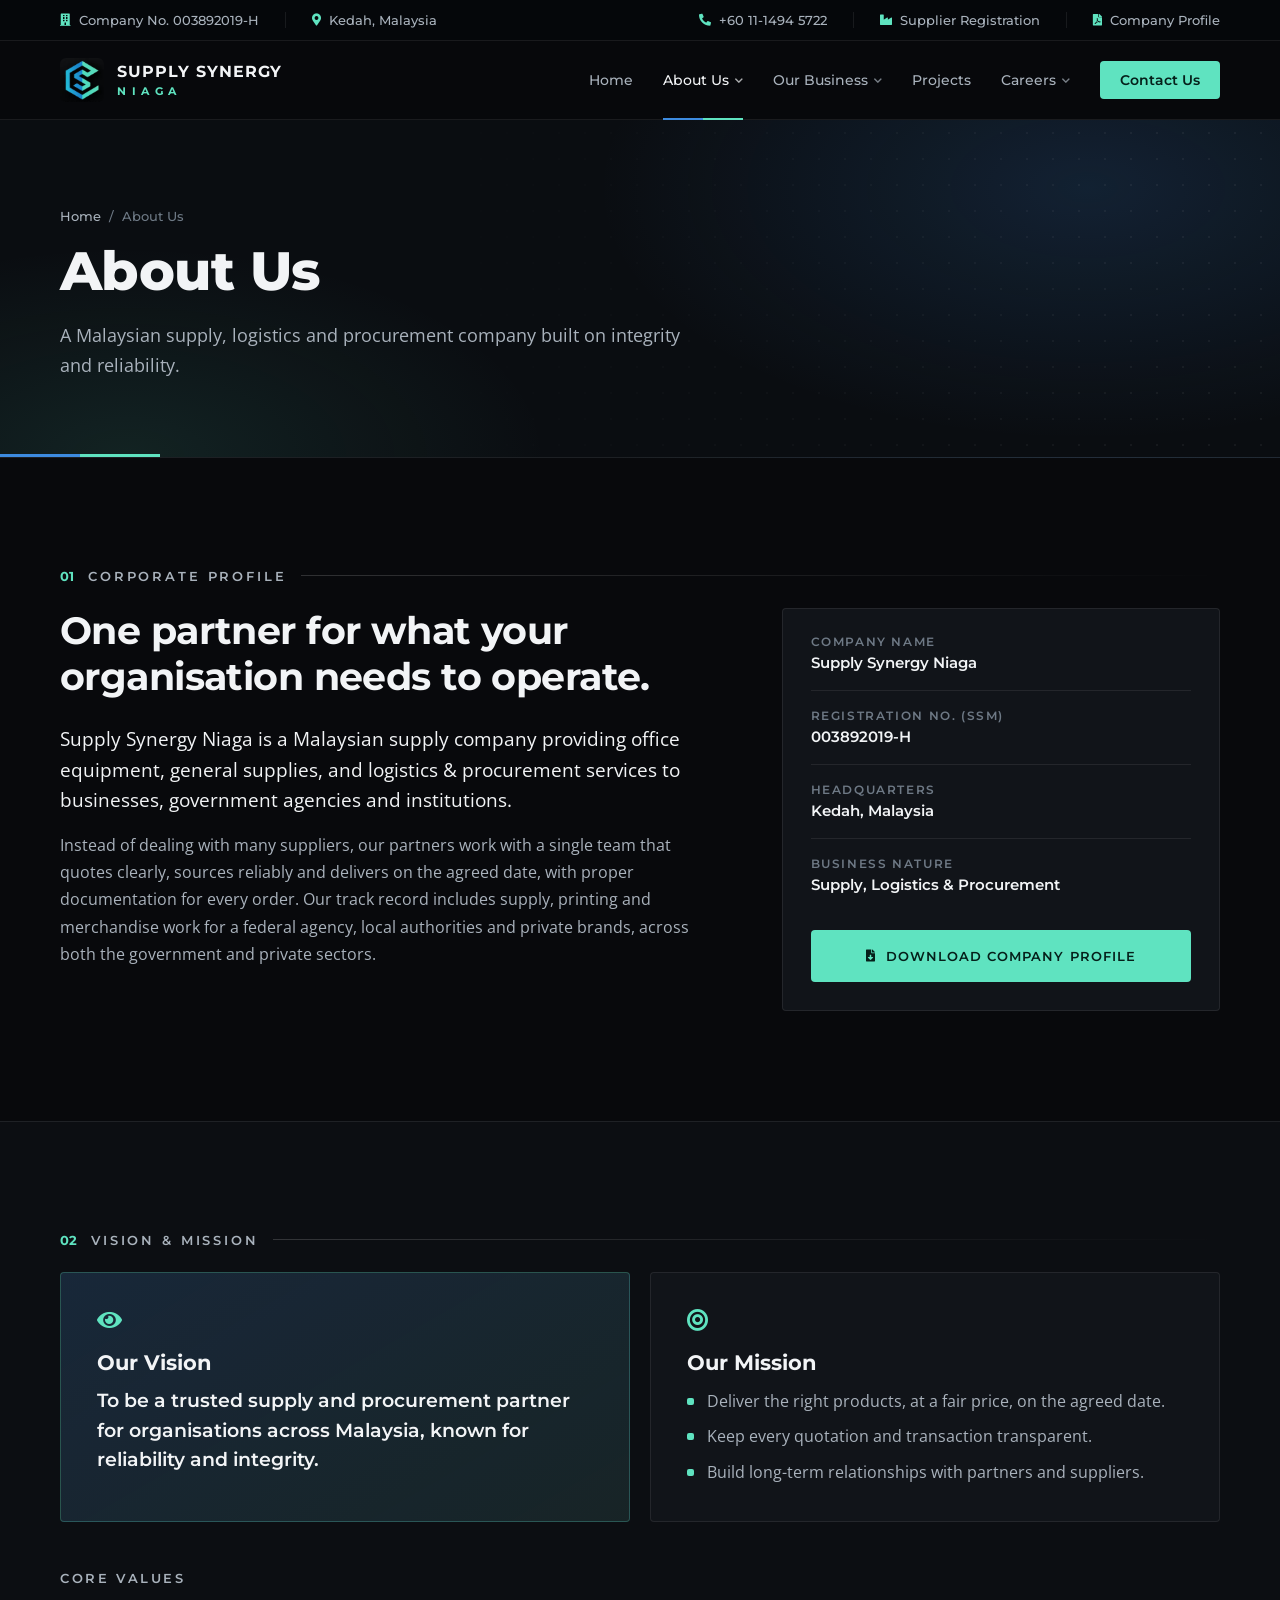
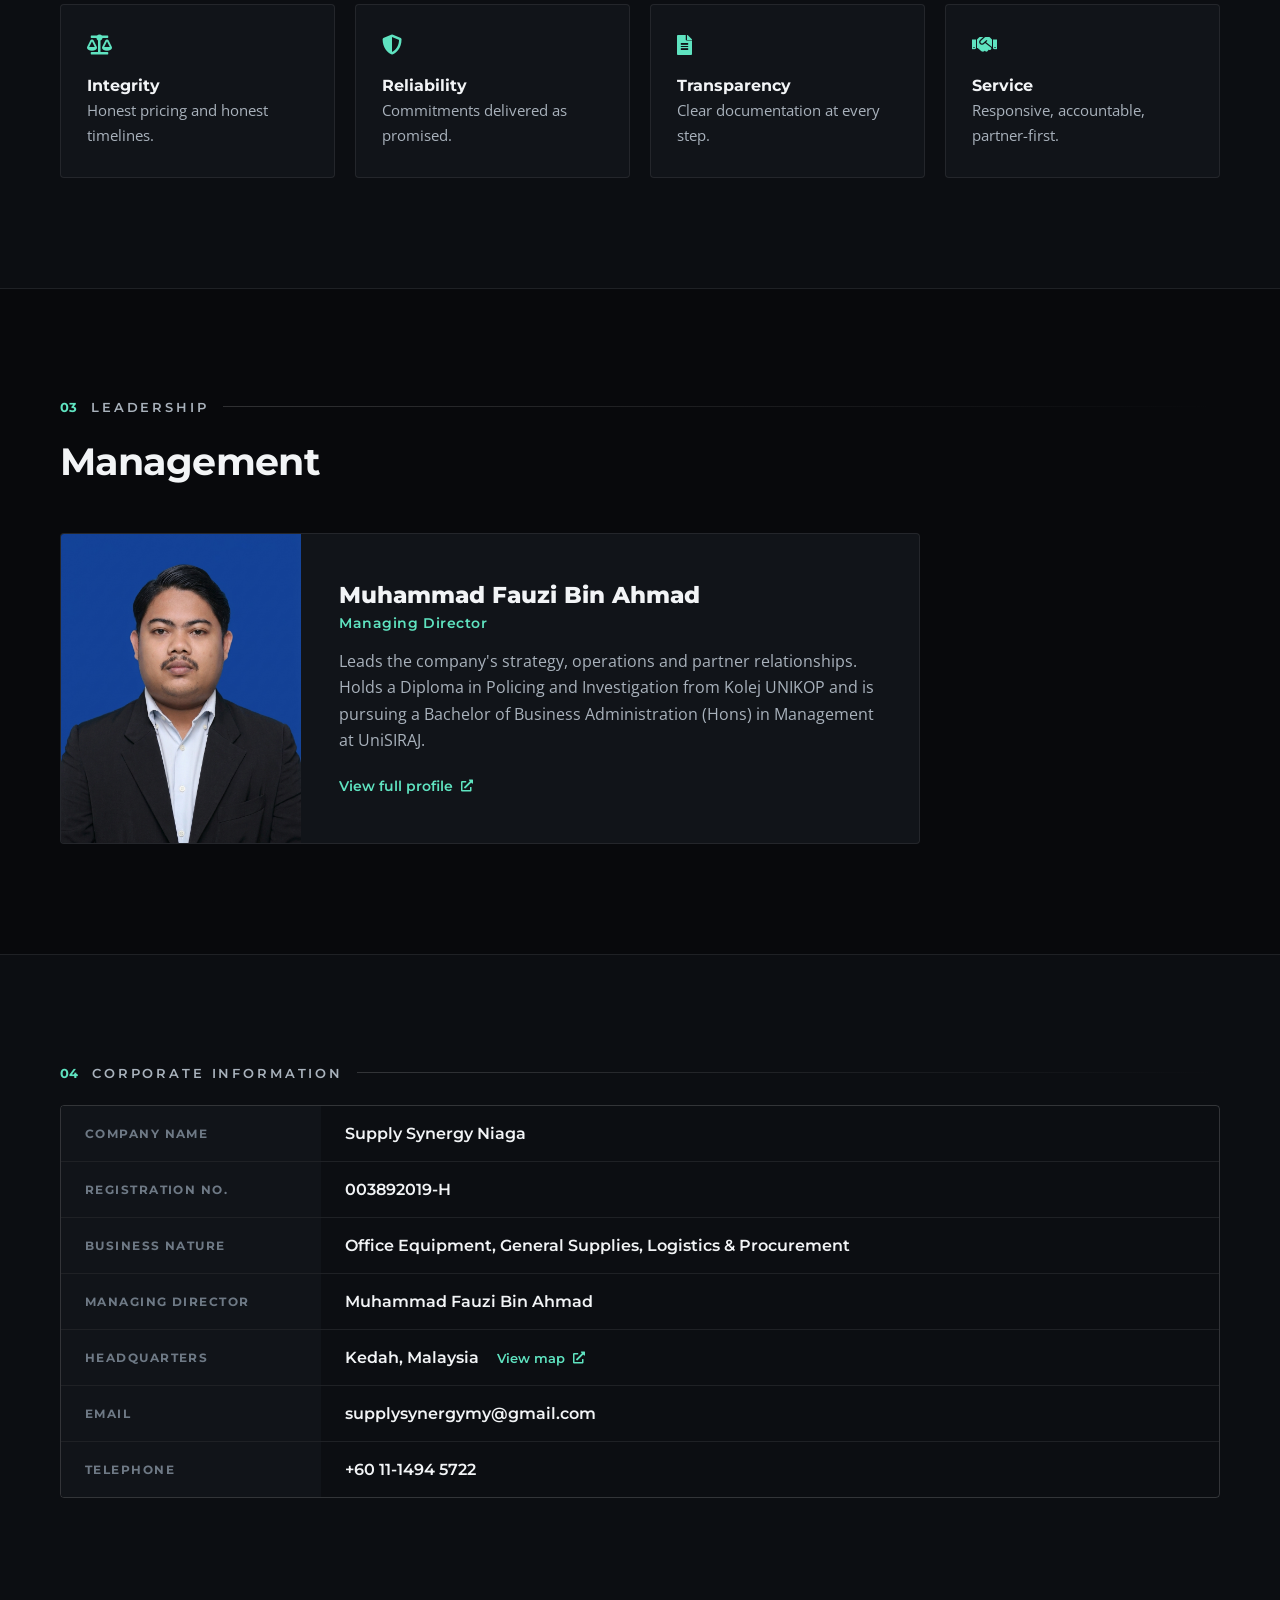
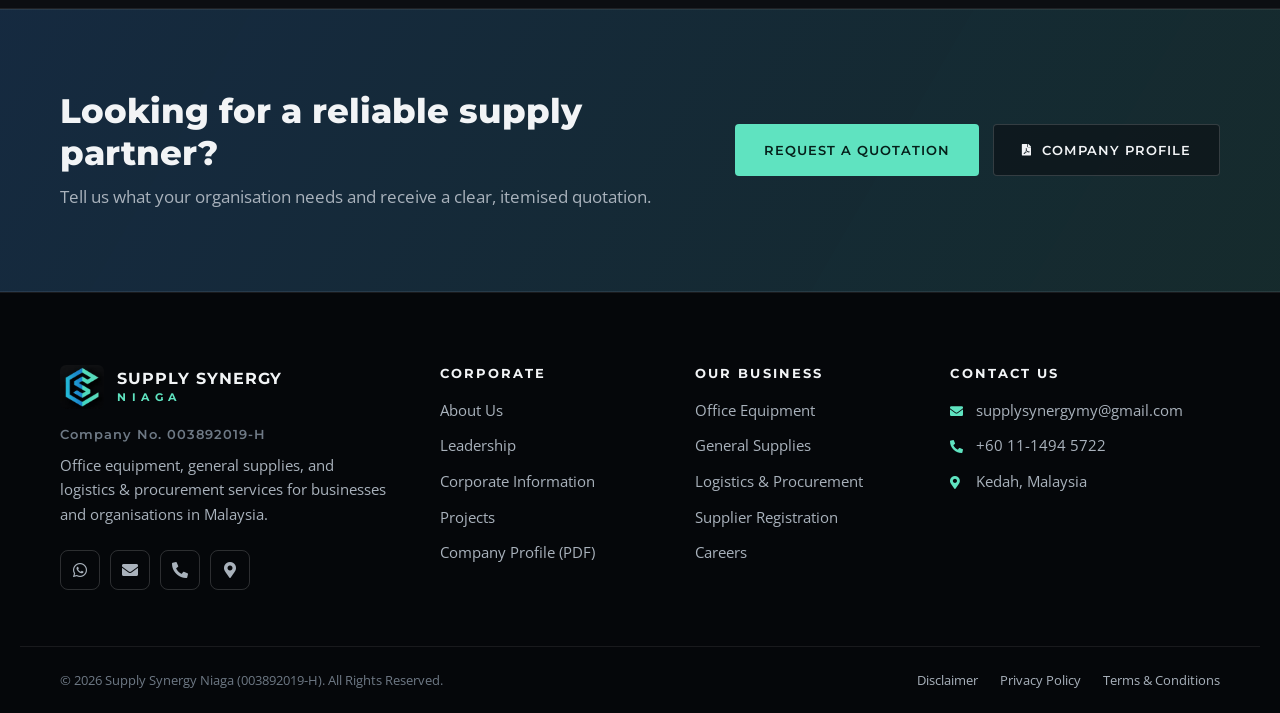
==== commit 67515c06: "Use partner wording site-wide, matching the government/private partners section" ====
--- a/about.html
+++ b/about.html
@@ -112,7 +112,7 @@
             <div>
                 <h2 class="sec-title">One partner for what your organisation needs to operate.</h2>
                 <p class="lead">Supply Synergy Niaga is a Malaysian supply company providing office equipment, general supplies, and logistics &amp; procurement services to businesses, government agencies and institutions.</p>
-                <p>Instead of dealing with many suppliers, our clients work with a single team that quotes clearly, sources reliably and delivers on the agreed date, with proper documentation for every order. Our track record includes supply, printing and merchandise work for a federal agency, a municipal council and private brands.</p>
+                <p>Instead of dealing with many suppliers, our partners work with a single team that quotes clearly, sources reliably and delivers on the agreed date, with proper documentation for every order. Our track record includes supply, printing and merchandise work for a federal agency, local authorities and private brands, across both the government and private sectors.</p>
             </div>
             <aside class="biz-facts">
                 <div><small>Company Name</small><strong>Supply Synergy Niaga</strong></div>
@@ -140,7 +140,7 @@
                 <ul>
                     <li>Deliver the right products, at a fair price, on the agreed date.</li>
                     <li>Keep every quotation and transaction transparent.</li>
-                    <li>Build long-term relationships with clients and suppliers.</li>
+                    <li>Build long-term relationships with partners and suppliers.</li>
                 </ul>
             </div>
         </div>
@@ -149,7 +149,7 @@
             <div class="value"><i class="fas fa-balance-scale"></i><div><strong>Integrity</strong><span>Honest pricing and honest timelines.</span></div></div>
             <div class="value"><i class="fas fa-shield-alt"></i><div><strong>Reliability</strong><span>Commitments delivered as promised.</span></div></div>
             <div class="value"><i class="fas fa-file-alt"></i><div><strong>Transparency</strong><span>Clear documentation at every step.</span></div></div>
-            <div class="value"><i class="fas fa-handshake"></i><div><strong>Service</strong><span>Responsive, accountable, client-first.</span></div></div>
+            <div class="value"><i class="fas fa-handshake"></i><div><strong>Service</strong><span>Responsive, accountable, partner-first.</span></div></div>
         </div>
     </div>
 </section>
@@ -164,7 +164,7 @@
                 <div class="leader-body">
                     <h3>Muhammad Fauzi Bin Ahmad</h3>
                     <p class="leader-role">Managing Director</p>
-                    <p>Leads the company's strategy, operations and client relationships. Holds a Diploma in Policing and Investigation from Kolej UNIKOP and is pursuing a Bachelor of Business Administration (Hons) in Management at UniSIRAJ.</p>
+                    <p>Leads the company's strategy, operations and partner relationships. Holds a Diploma in Policing and Investigation from Kolej UNIKOP and is pursuing a Bachelor of Business Administration (Hons) in Management at UniSIRAJ.</p>
                     <a href="https://portfoliomuhammadfauzi.netlify.app" target="_blank" rel="noopener" class="text-link">View full profile <i class="fas fa-external-link-alt"></i></a>
                 </div>
             </article>
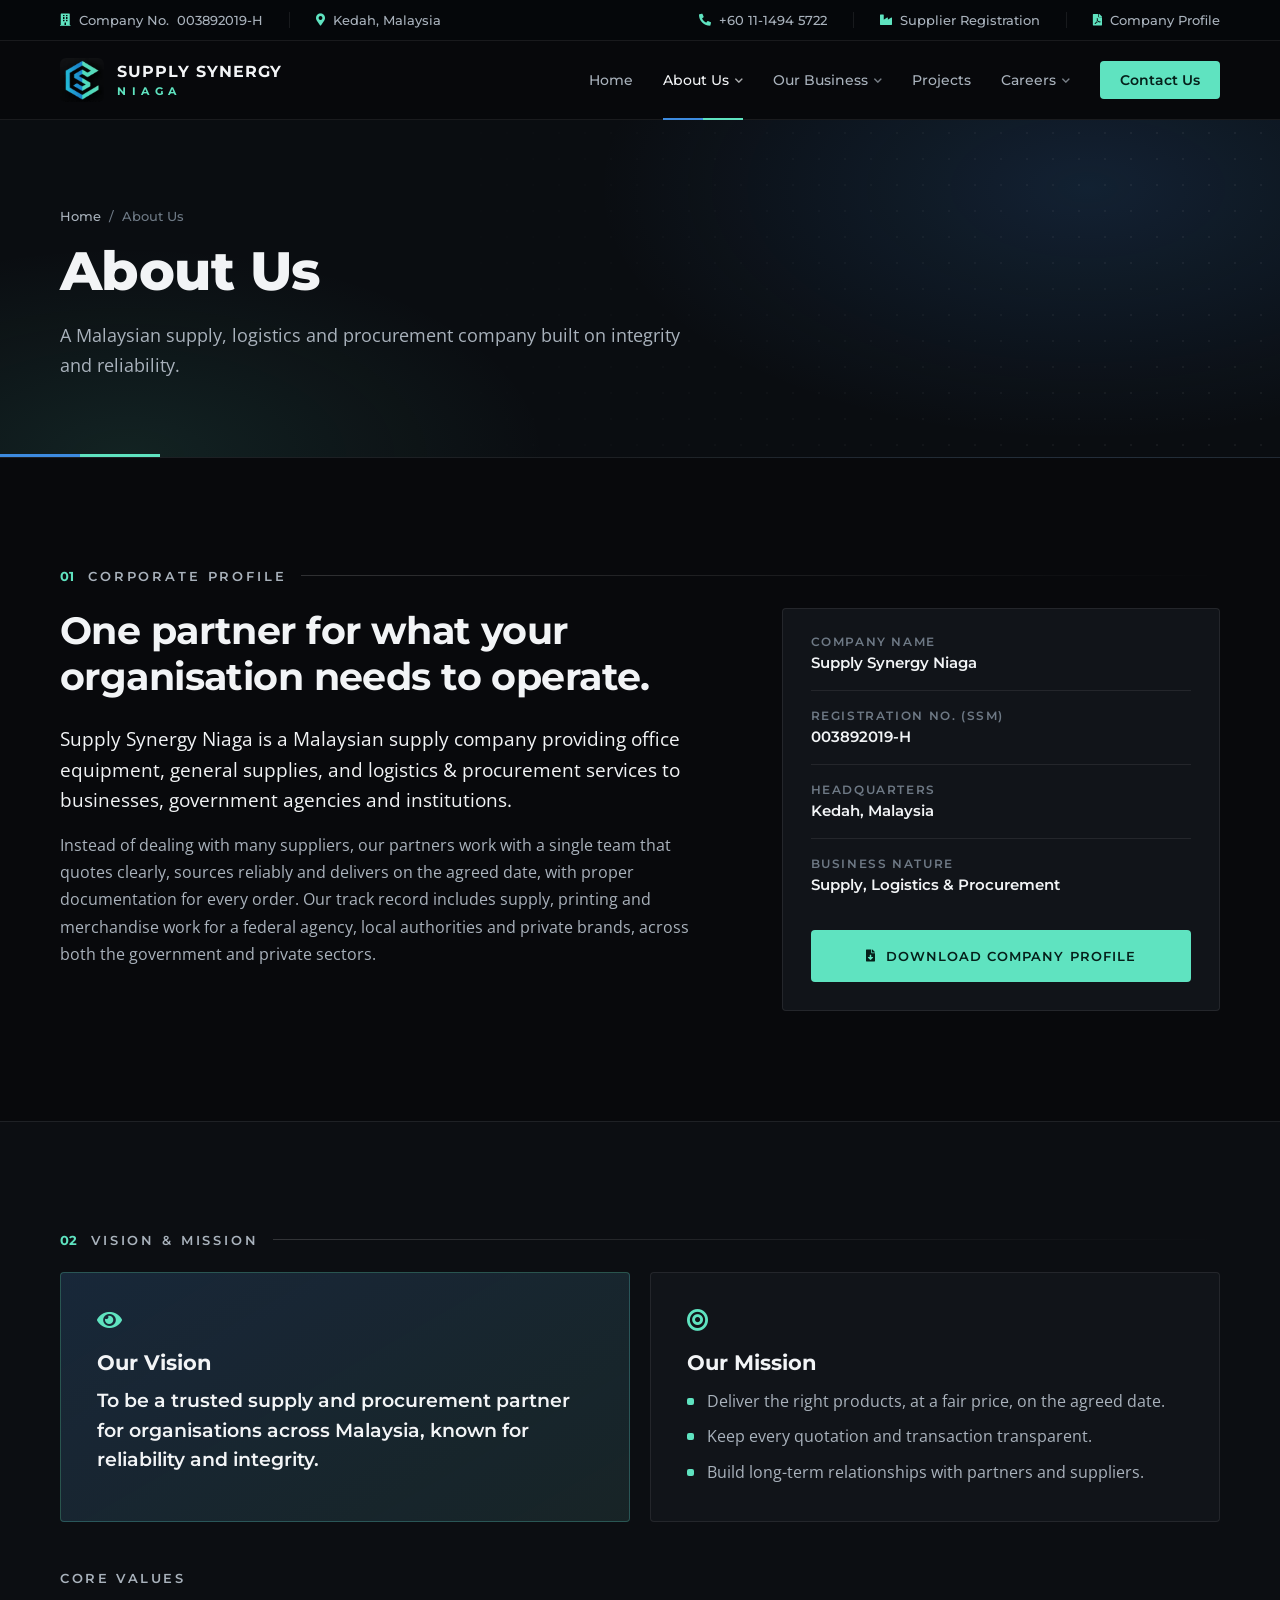
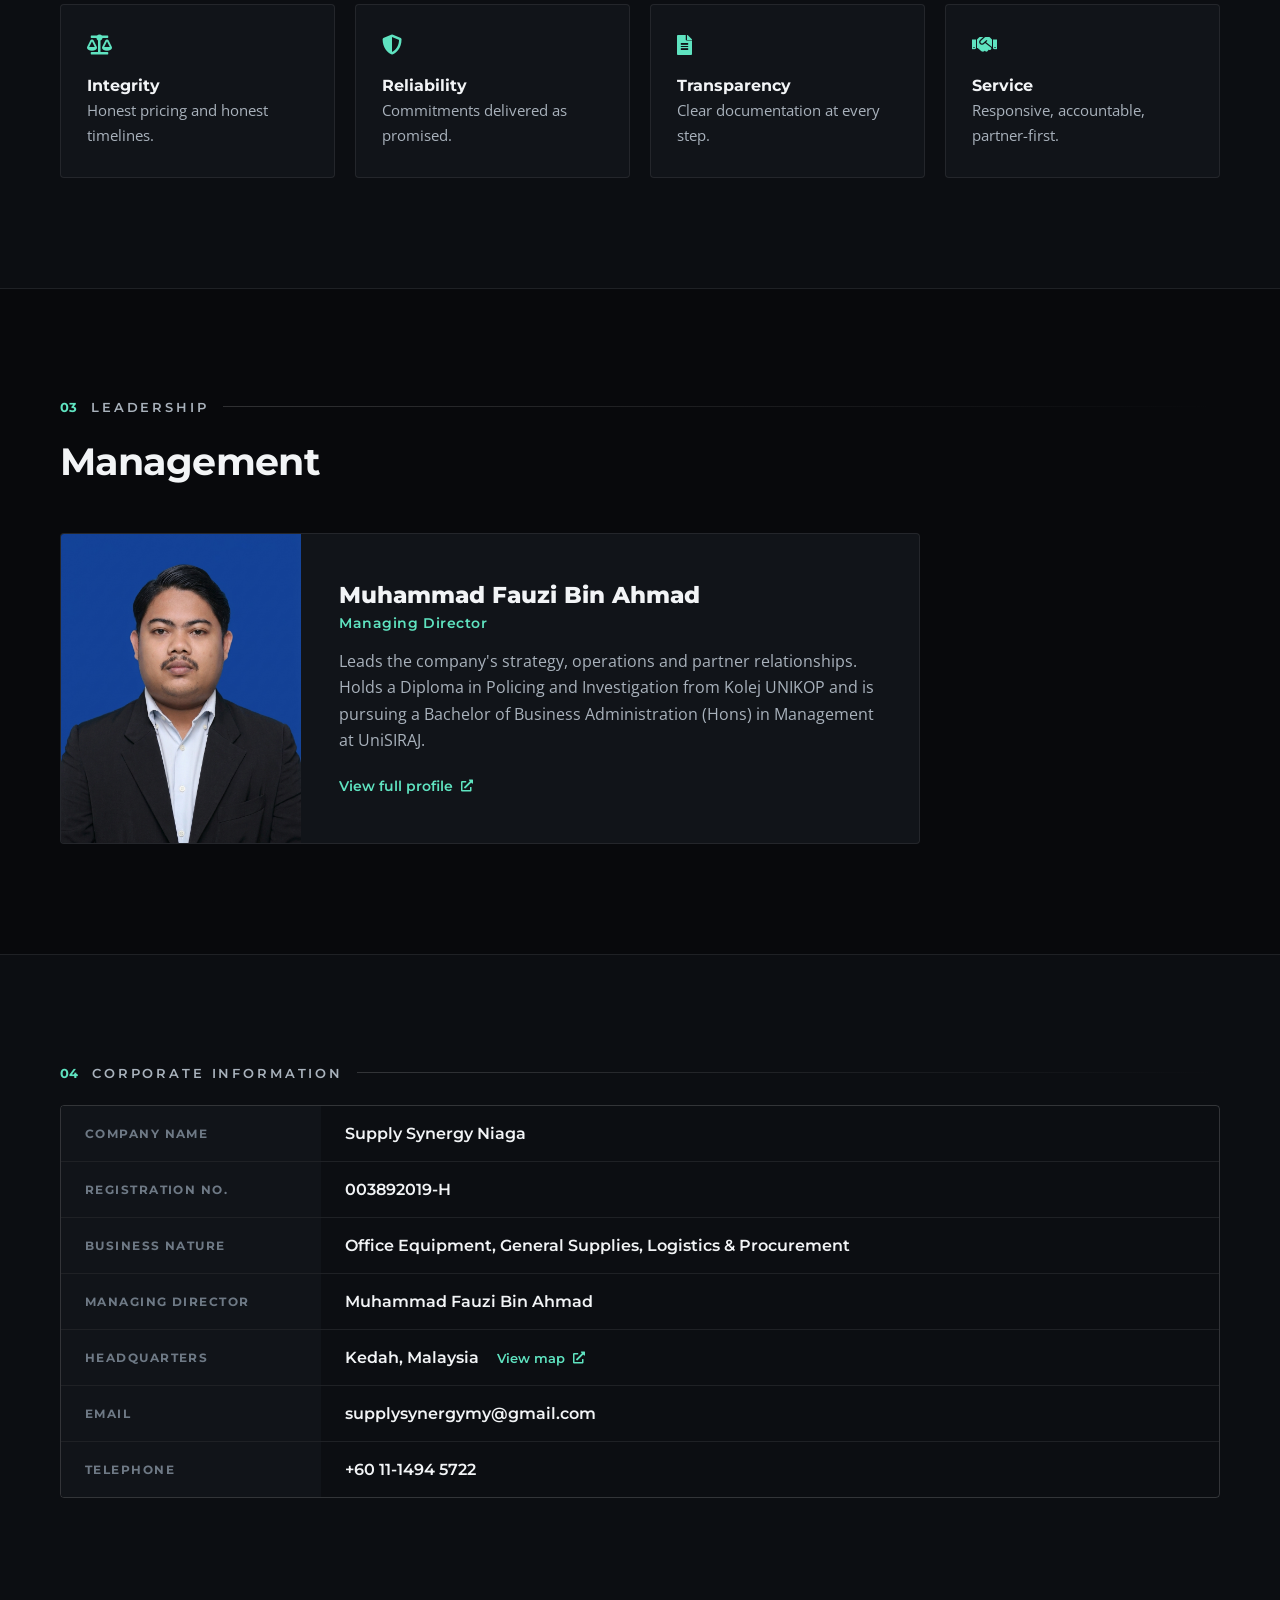
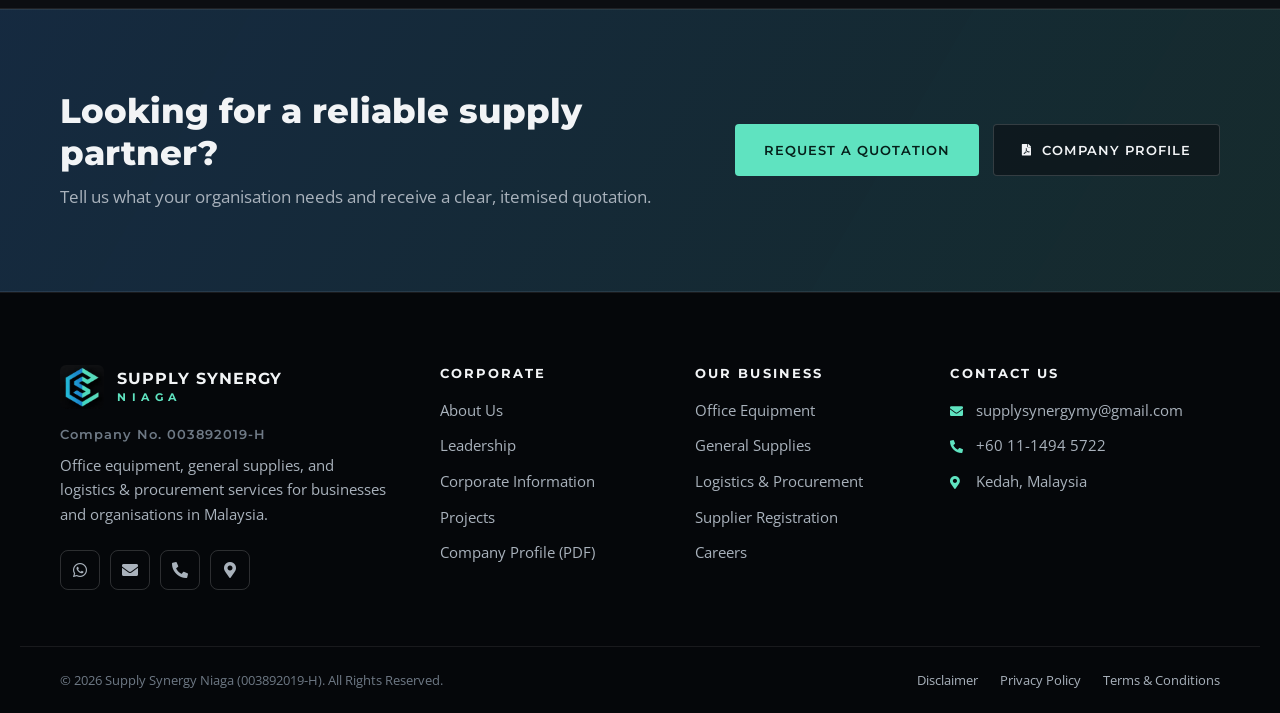
==== commit 496130b6: "Show top bar on phones and align phone menu under header" ====
--- a/about.html
+++ b/about.html
@@ -12,6 +12,13 @@
     <link rel="stylesheet" href="style.css">
     <link rel="icon" type="image/png" href="image/sc-icon.png">
     <link rel="apple-touch-icon" href="image/sc-icon.png">
+    <script>
+        /* A refresh always returns to the top of the Home page. Normal links and Back/Forward are unaffected. */
+        (function () {
+            var nav = performance.getEntriesByType && performance.getEntriesByType('navigation')[0];
+            if (nav && nav.type === 'reload') location.replace('index.html');
+        })();
+    </script>
 </head>
 <body>
 
@@ -19,13 +26,13 @@
 <div class="topbar">
     <div class="wrap topbar-inner">
         <div class="tb-left">
-            <span><i class="fas fa-building"></i>Company No. 003892019-H</span>
+            <span><i class="fas fa-building"></i><span class="tb-long">Company No.</span><span class="tb-short">Co. No.</span>003892019-H</span>
             <span><i class="fas fa-map-marker-alt"></i>Kedah, Malaysia</span>
         </div>
         <div class="tb-right">
             <a href="tel:+601114945722"><i class="fas fa-phone-alt"></i>+60 11-1494 5722</a>
-            <a href="careers.html#suppliers"><i class="fas fa-industry"></i>Supplier Registration</a>
-            <a href="company-profile.pdf" target="_blank"><i class="fas fa-file-pdf"></i>Company Profile</a>
+            <a href="careers.html#suppliers"><i class="fas fa-industry"></i><span class="tb-long">Supplier Registration</span><span class="tb-short">Suppliers</span></a>
+            <a href="company-profile.pdf" target="_blank"><i class="fas fa-file-pdf"></i><span class="tb-long">Company Profile</span><span class="tb-short">Profile</span></a>
         </div>
     </div>
 </div>
@@ -89,6 +96,10 @@
                 </div>
             </div>
             <a href="contact.html" class="nav-cta">Contact Us</a>
+            <div class="nav-quick">
+                <a href="tel:+601114945722"><i class="fas fa-phone-alt"></i>Call</a>
+                <a href="https://wa.me/601114945722" target="_blank" rel="noopener"><i class="fab fa-whatsapp"></i>WhatsApp</a>
+            </div>
             <span class="nav-indicator" id="navIndicator" aria-hidden="true"></span>
         </nav>
         <button class="menu" id="menu" aria-label="Open menu" aria-expanded="false">
--- a/style.css
+++ b/style.css
@@ -62,7 +62,8 @@
 .topbar a, .topbar span { display: inline-flex; align-items: center; gap: 8px; white-space: nowrap; transition: color .2s; }
 .topbar i { color: var(--mint); font-size: 12px; }
 .topbar a:hover { color: var(--text); }
-.tb-right a + a, .tb-left span + span { padding-left: 26px; border-left: 1px solid var(--line); }
+.tb-right a + a, .tb-left > span + span { padding-left: 26px; border-left: 1px solid var(--line); }
+.topbar .tb-short { display: none; }
 
 /* ═════════ HEADER ═════════ */
 .header {
@@ -103,6 +104,7 @@
     opacity: 0;
 }
 .nav-indicator.show { opacity: 1; }
+.nav-quick { display: none; }
 
 /* mega menu: full-width panel under the header */
 .header-inner { position: relative; }
@@ -511,6 +513,9 @@
 .join-link { margin-top: 22px; display: inline-flex; align-items: center; gap: 10px; font: 600 14px var(--head); color: var(--mint); }
 .join-link i { transition: transform .25s; }
 .join-link:hover i { transform: translateX(4px); }
+.join-card .join-alt { flex: 0 0 auto; margin-top: 14px; padding-top: 14px; border-top: 1px solid var(--line); font-size: 13px; line-height: 1.6; color: var(--muted); overflow-wrap: anywhere; }
+.join-alt a { color: var(--text-2); text-decoration: underline; text-underline-offset: 3px; }
+.join-alt a:hover { color: var(--mint); }
 
 .apply { display: grid; grid-template-columns: repeat(3, minmax(0, 1fr)); gap: 20px; margin-top: 8px; }
 .apply div { padding: 28px; background: var(--card); border: 1px solid var(--line); border-radius: var(--r); }
@@ -571,6 +576,18 @@
 .contact-form label.consent a { color: var(--mint); text-decoration: underline; }
 .contact-form .btn { justify-self: start; margin-top: 4px; }
 .hp { position: absolute; left: -9999px; }
+.contact-form button[disabled] { opacity: .7; cursor: wait; }
+.form-status { display: flex; gap: 14px; align-items: flex-start; padding: 16px 18px; border: 1px solid; border-radius: var(--r); font-size: 14.5px; line-height: 1.6; }
+.form-status[hidden] { display: none; }
+.form-status > i { font-size: 18px; margin-top: 2px; }
+.form-status strong { display: block; color: var(--text); font-family: var(--head); }
+.form-status span { display: block; margin-top: 2px; color: var(--text-2); overflow-wrap: anywhere; }
+.form-status a { color: var(--mint); text-decoration: underline; }
+.form-status .form-reason { color: #ffb4a6; }
+.form-status.ok { border-color: rgba(95,227,192,.4); background: rgba(95,227,192,.07); }
+.form-status.ok > i { color: var(--mint); }
+.form-status.err { border-color: rgba(255,140,120,.4); background: rgba(255,140,120,.06); }
+.form-status.err > i { color: #ff8c78; }
 
 .location {
     margin-top: 28px;
@@ -639,7 +656,6 @@
 @media (max-width: 1180px) {
     .nav { gap: 22px; }
     .nav a { font-size: 13.5px; }
-    .tb-left span { display: none; }
     .projects { grid-template-columns: repeat(2, minmax(0, 1fr)); }
     .values, .industries { grid-template-columns: repeat(2, minmax(0, 1fr)); }
     .glance-inner { grid-template-columns: 1fr; }
@@ -657,7 +673,12 @@
 @media (max-width: 960px) {
     :root { --hh: 70px; }
     .wrap { padding: 0 24px; }
-    .topbar { display: none; }
+    /* phones: compact two-line top bar */
+    .topbar { font-size: 12px; }
+    .topbar .topbar-inner { height: auto; padding-top: 9px; padding-bottom: 9px; flex-direction: column; justify-content: center; gap: 5px; }
+    .tb-left, .tb-right { gap: 0; flex-wrap: wrap; justify-content: center; row-gap: 4px; }
+    .tb-right a + a, .tb-left > span + span { padding-left: 12px; margin-left: 12px; }
+    .topbar i { font-size: 11px; }
     .menu { display: block; }
     .nav {
         position: fixed; top: var(--hh); left: 0; right: 0; bottom: 0;
@@ -678,6 +699,18 @@
     .mega-links strong { font-size: 15px; font-weight: 500; color: var(--text-2); }
     .nav a.nav-cta { margin-top: 24px; text-align: center; padding: 15px; border-bottom: 0; }
     .nav-indicator { display: none; }
+    /* the blur effect would trap the full-screen menu inside the header bar, so use a solid header on phones */
+    .header { background: var(--bg); backdrop-filter: none; -webkit-backdrop-filter: none; }
+    .nav { z-index: 49; padding-bottom: calc(32px + env(safe-area-inset-bottom)); }
+    .mega-links a { padding: 12px 0; min-height: 44px; }
+    .nav a.top.current, .nav .mega-links a:active strong { color: var(--mint); }
+    .nav-quick { display: grid; grid-template-columns: 1fr 1fr; gap: 12px; margin-top: 12px; }
+    .nav-quick a {
+        display: flex; align-items: center; justify-content: center; gap: 10px; height: 50px;
+        border: 1px solid var(--line-2); border-radius: 4px;
+        font: 600 14px var(--head); color: var(--text);
+    }
+    .nav-quick i { color: var(--mint); }
 
     .hero { min-height: 0; }
     .hero .hero-inner { padding-top: 64px; padding-bottom: 64px; }
@@ -730,6 +763,11 @@
     .biz-accent { font-size: 10px; letter-spacing: .42em; }
     .home-actions .btn, .cta-actions .btn { flex: 1 1 100%; }
     .he-co { display: none; }
+    .topbar .tb-long { display: none; }
+    .topbar .tb-short { display: inline; }
+    .topbar { font-size: 11.5px; }
+    .topbar a, .topbar span { gap: 6px; }
+    .tb-right a + a, .tb-left > span + span { padding-left: 10px; margin-left: 10px; }
     .hero .hero-inner { padding-top: 56px; padding-bottom: 56px; }
     .values-row { grid-template-columns: 1fr; }
     .values-row div, .values-row div + div { padding: 0 0 22px; border-left: 0; border-bottom: 1px solid var(--line); }
